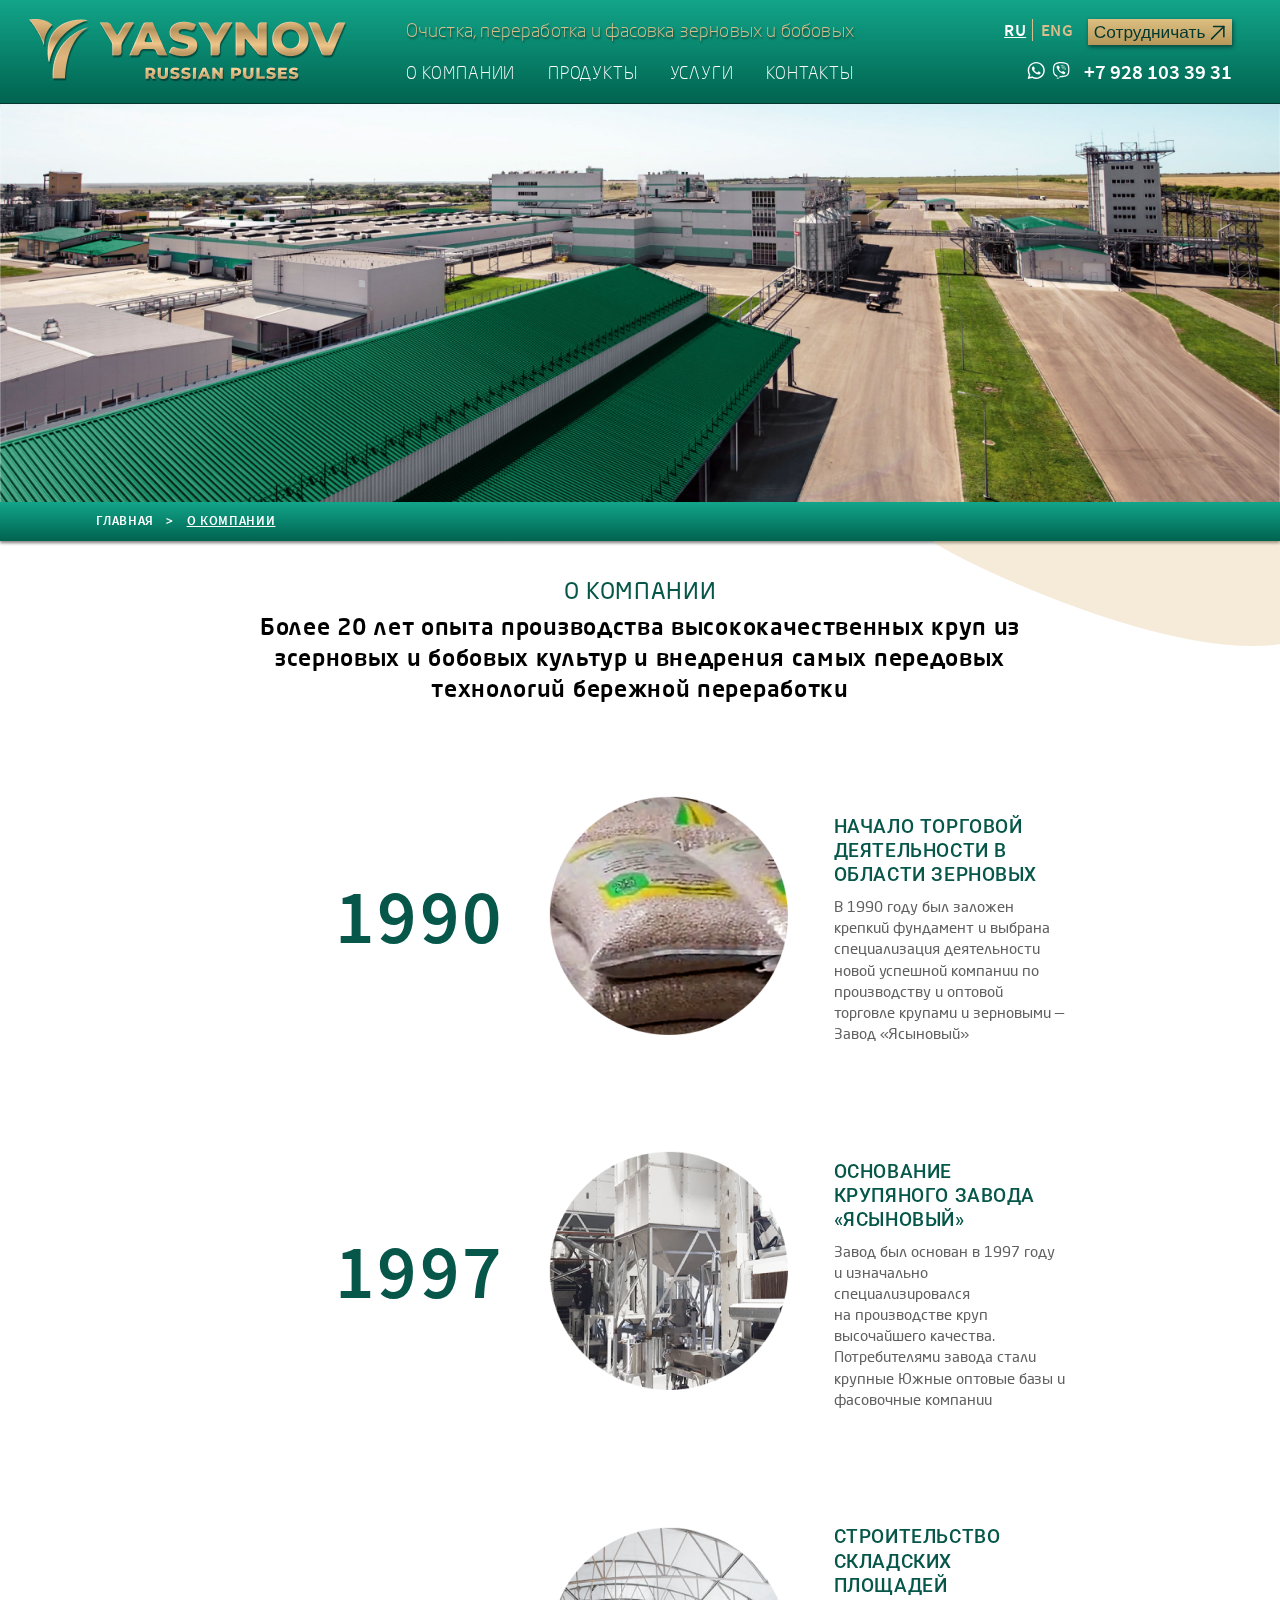
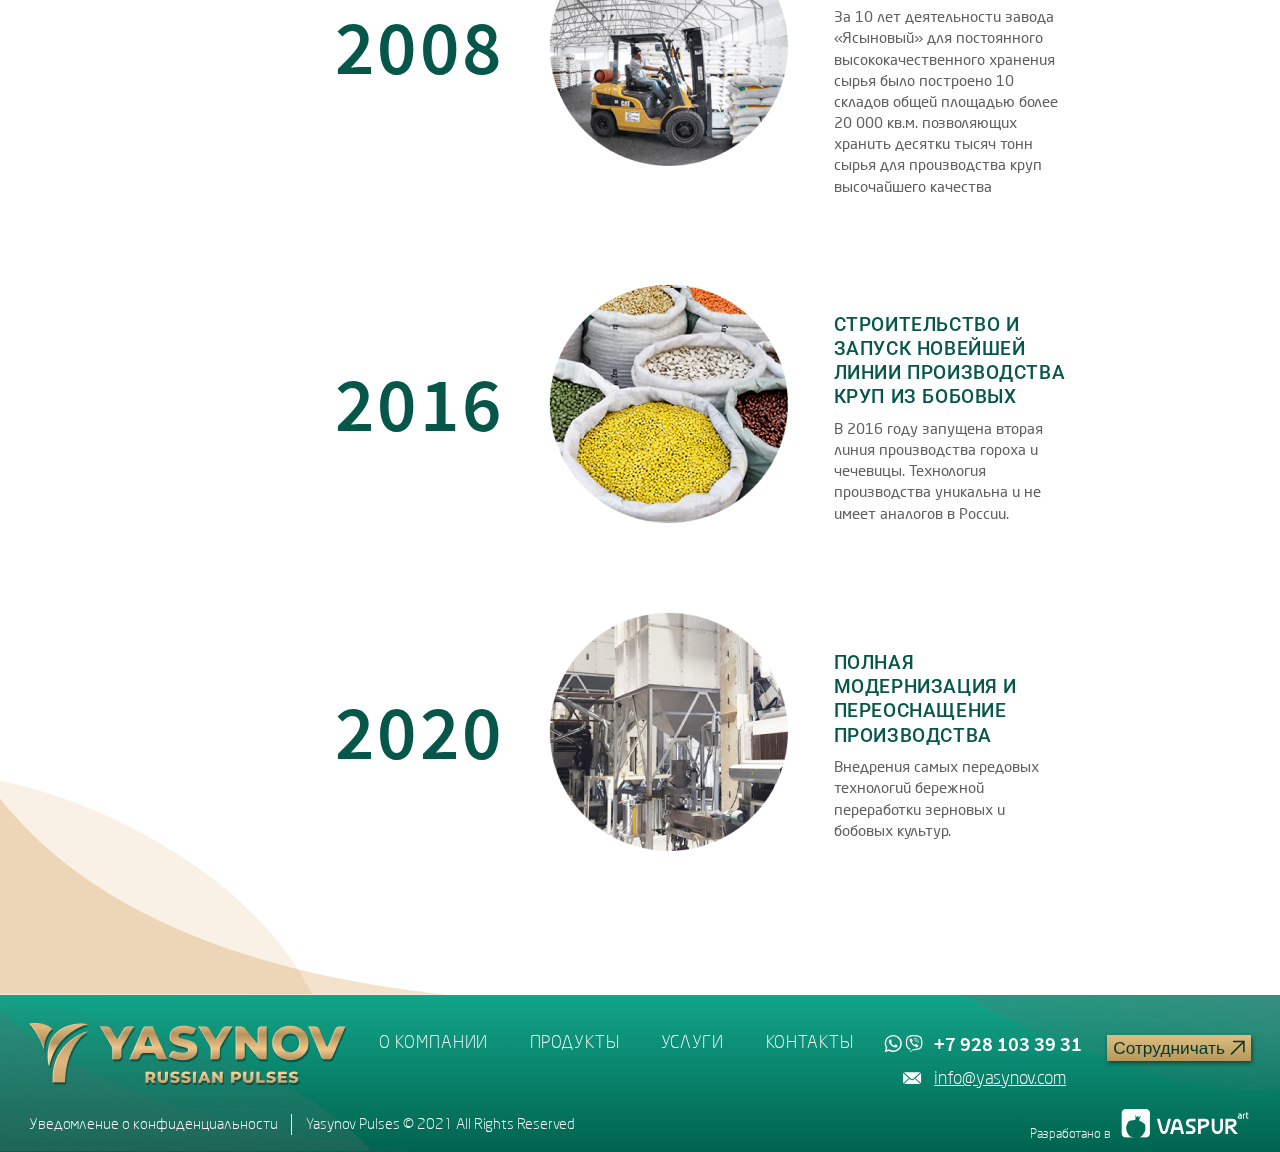
==== aboutCompany.html @ a363ef79 "first commit" ====
<!DOCTYPE html>
<html lang="ru">

<head>
    <meta charset="UTF-8">
    
    <meta http-equiv="x-ua-compatible" content="ie=edge">
    <meta name="viewport" content="width=device-width, initial-scale=1, shrink-to-fit=no">
    <meta name="robots" content="index, follow">
    <meta name="description" content="">
    <title></title>
    
    <link href="https://fonts.googleapis.com/css?family=Montserrat:300,regular,500,600,700,300italic,italic,500italic,600italic,700italic" rel="stylesheet" />
    <link href="https://fonts.googleapis.com/css?family=Inter:500" rel="stylesheet" />
    <link rel="preconnect" href="https://fonts.googleapis.com">
    <link rel="preconnect" href="https://fonts.gstatic.com" crossorigin>
    <link href="https://fonts.googleapis.com/css2?family=Roboto:ital,wght@0,100;0,300;0,400;0,500;0,700;1,100;1,300;1,400;1,500&display=swap" rel="stylesheet">
    
    
    
    <link rel="stylesheet" href="assets/css/style.min.css">
    <link
      rel="stylesheet"
      href="https://unpkg.com/swiper@8/swiper-bundle.min.css"
    />
    <!-- CSS only -->
    
    
</head>

<body>
    <svg style="display: none;">
    
        <symbol id="watsUpIco" viewBox="0 0 20 20">
            <g>
                <path d="M16.7318 3.7181C14.9662 1.9599 12.6161 0.992507 10.1141 0.990997C4.95687 0.990997 0.760639 5.16239 0.759121 10.2906C0.759121 11.9296 1.18876 13.5293 2.00858 14.9404L0.680176 19.7592L5.64005 18.4659C7.0064 19.2069 8.54431 19.5978 10.1111 19.5978H10.1156C15.2713 19.5978 19.4691 15.4264 19.4706 10.2982C19.4706 7.81252 18.4975 5.4763 16.7318 3.7181ZM10.1141 18.0267H10.1111C8.71587 18.0267 7.34799 17.6539 6.15319 16.9491L5.86929 16.7816L2.92555 17.5483L3.71045 14.6959L3.52523 14.4031C2.74641 13.1732 2.3365 11.75 2.3365 10.2891C2.33802 6.02715 5.82678 2.56055 10.1156 2.56055C12.1925 2.56055 14.1449 3.36646 15.6129 4.82735C17.081 6.28824 17.8887 8.23057 17.8887 10.2951C17.8887 14.5586 14.3999 18.0267 10.1141 18.0267ZM14.3787 12.2375C14.1449 12.1212 12.9956 11.5583 12.7815 11.4814C12.5675 11.4044 12.4111 11.3651 12.2562 11.5976C12.0999 11.83 11.652 12.3537 11.5154 12.5091C11.3787 12.6646 11.2421 12.6842 11.0083 12.568C10.7745 12.4518 10.0215 12.2058 9.12881 11.4149C8.43349 10.7992 7.96437 10.0386 7.82774 9.80465C7.6911 9.57223 7.81255 9.44697 7.93097 9.33076C8.03573 9.22663 8.16477 9.05911 8.28167 8.92328C8.39857 8.78746 8.43804 8.69087 8.51547 8.53542C8.5929 8.37998 8.55494 8.24415 8.49573 8.12794C8.43804 8.01173 7.97044 6.86777 7.7746 6.40294C7.58483 5.95018 7.39202 6.01055 7.24931 6.00452C7.11268 5.99848 6.95782 5.99697 6.80145 5.99697C6.64508 5.99697 6.39306 6.05583 6.17748 6.28824C5.96342 6.52066 5.35919 7.08358 5.35919 8.22755C5.35919 9.37151 6.19722 10.4762 6.31412 10.6317C6.43102 10.7871 7.96285 13.1339 10.3069 14.1405C10.8641 14.3805 11.2998 14.5224 11.6399 14.6295C12.2001 14.8061 12.7102 14.7819 13.1125 14.7216C13.5619 14.6552 14.4956 14.1602 14.6899 13.6169C14.8842 13.0735 14.8842 12.6087 14.8265 12.5121C14.7688 12.4125 14.6125 12.3537 14.3787 12.2375Z"></path>
            </g>
        </symbol>
    
        <symbol id="viberIco" viewBox="0 0 19 20">
            <g>
                <path d="M16.5525 2.84444C16.0767 2.40914 14.1573 1.02344 9.8791 1.00458C9.8791 1.00458 4.83461 0.702773 2.37659 2.94456C1.00746 4.30559 0.525782 6.29635 0.476155 8.76594C0.425068 11.2341 0.359383 15.8613 4.84629 17.1164H4.85067L4.84775 19.0303C4.84775 19.0303 4.81856 19.8051 5.33235 19.9633C5.95269 20.1548 6.3176 19.5657 6.91021 18.9316C7.23571 18.5834 7.68527 18.0712 8.02391 17.6794C11.0921 17.9362 13.4523 17.35 13.7209 17.263C14.3397 17.0627 17.8458 16.6173 18.4165 11.99C19.0033 7.21918 18.1304 4.20257 16.5525 2.84444ZM17.0722 11.6462C16.5905 15.5087 13.7471 15.7525 13.2231 15.9193C12.9998 15.9904 10.9271 16.5026 8.32168 16.3343C8.32168 16.3343 6.3789 18.6632 5.77316 19.2697C5.67828 19.364 5.56735 19.4032 5.49291 19.3843C5.38781 19.3596 5.36008 19.2363 5.36154 19.0564C5.363 18.7996 5.3776 15.8758 5.3776 15.8758C5.3776 15.8758 5.37468 15.8758 5.3776 15.8758C1.58255 14.8282 1.80296 10.8902 1.84675 8.82833C1.89054 6.76647 2.2788 5.07752 3.43775 3.94139C5.51772 2.06816 9.80174 2.3482 9.80174 2.3482C13.4202 2.36416 15.1542 3.4466 15.5556 3.80935C16.8897 4.94257 17.5699 7.66173 17.0722 11.6462Z" />
                <path d="M11.6394 8.89668C11.5109 8.89668 11.4044 8.79656 11.3985 8.66742C11.3576 7.85051 10.9708 7.45004 10.1812 7.40941C10.0484 7.40216 9.94473 7.28898 9.95202 7.15694C9.95932 7.0249 10.0732 6.92188 10.206 6.92913C11.2482 6.98282 11.8277 7.57628 11.8802 8.64276C11.8875 8.7748 11.7839 8.88797 11.651 8.89523C11.6481 8.89668 11.6437 8.89668 11.6394 8.89668Z" />
                <path d="M12.8815 9.31003C12.8801 9.31003 12.8786 9.31003 12.8757 9.31003C12.7429 9.30712 12.6363 9.19685 12.6392 9.06481C12.6567 8.24355 12.4203 7.57754 11.9167 7.03052C11.4131 6.48494 10.7242 6.18604 9.809 6.12074C9.67617 6.11059 9.57546 5.99596 9.58567 5.86392C9.59589 5.73188 9.7112 5.63176 9.84403 5.64191C10.8731 5.71737 11.6905 6.07576 12.2729 6.70694C12.8567 7.34103 13.1428 8.13762 13.1224 9.07642C13.1194 9.20555 13.0129 9.31003 12.8815 9.31003Z" />
                <path d="M14.1516 9.80493C14.0188 9.80493 13.9108 9.69901 13.9093 9.56697C13.8976 8.11598 13.4597 6.96099 12.6073 6.13537C11.7534 5.30686 10.6733 4.88317 9.39904 4.87446C9.26476 4.87301 9.1582 4.76564 9.1582 4.63214C9.15966 4.5001 9.26768 4.39273 9.4005 4.39273H9.40196C10.8061 4.40289 11.9986 4.87301 12.9445 5.79004C13.8933 6.70997 14.3808 7.97813 14.3924 9.56262C14.3939 9.69611 14.2859 9.80348 14.1531 9.80493C14.1531 9.80493 14.1531 9.80493 14.1516 9.80493Z" />
                <path d="M10.2425 11.8768C10.2425 11.8768 10.5826 11.9058 10.7651 11.6809L11.1227 11.234C11.2949 11.012 11.7109 10.8713 12.1167 11.0962C12.4218 11.2688 12.7181 11.4575 13.0042 11.6592C13.2742 11.8565 13.8274 12.315 13.8289 12.315C14.0916 12.5356 14.1529 12.8606 13.9734 13.203C13.9734 13.2045 13.9719 13.2088 13.9719 13.2103C13.7748 13.5512 13.5238 13.8574 13.2289 14.12C13.226 14.1215 13.226 14.1229 13.2216 14.1258C12.9662 14.3391 12.7137 14.4596 12.467 14.4886C12.4305 14.4944 12.394 14.4973 12.3575 14.4958C12.2481 14.4973 12.1401 14.4799 12.0364 14.4465L12.0277 14.4349C11.6467 14.3275 11.0118 14.0605 9.95353 13.4816C9.34195 13.1493 8.75809 12.7677 8.21073 12.3368C7.93632 12.122 7.67505 11.8913 7.42691 11.6461L7.40064 11.62L7.37436 11.5939L7.34809 11.5677C7.33933 11.559 7.33057 11.5503 7.32182 11.5416C7.07514 11.295 6.84306 11.0352 6.62703 10.7624C6.19498 10.2183 5.80964 9.63937 5.47538 9.03141C4.89153 7.97944 4.62296 7.34826 4.5164 6.96955L4.50473 6.96084C4.47115 6.85782 4.4551 6.75045 4.4551 6.64162C4.45364 6.60535 4.4551 6.56762 4.4624 6.5328C4.49305 6.28758 4.61566 6.03801 4.82731 5.78263C4.82876 5.77973 4.83022 5.77973 4.83314 5.77538C5.09734 5.48228 5.40532 5.23271 5.74833 5.03682C5.74979 5.03682 5.75417 5.03537 5.75563 5.03537C6.1001 4.8569 6.42706 4.91784 6.64893 5.17757C6.65038 5.17902 7.11163 5.72895 7.30868 5.99738C7.51157 6.28178 7.70132 6.57633 7.87502 6.87958C8.10126 7.28441 7.95967 7.69794 7.73635 7.86771L7.28678 8.2232C7.06054 8.40458 7.08973 8.74266 7.08973 8.74266C7.08973 8.74266 7.75678 11.2456 10.2425 11.8768Z" />
            </g>
        </symbol>
    
    
        <symbol id="arrowUpIco" viewBox="0 0 10 10">
            <g>
                <path d="M9 1L1 9" stroke="#00372E" stroke-linecap="round" stroke-linejoin="round"/>
                <path d="M2.3335 1H9.00016V7.66667" stroke="#00372E" stroke-linecap="round" stroke-linejoin="round"/>
            </g>
        </symbol>
    
        <symbol id="emailIco" viewBox="0 0 24 16">
            <g>
                <path d="M23.7884 1.32861L16.5098 8.00006L23.7884 14.6715C23.92 14.4178 23.9998 14.1373 23.9998 13.8378V2.16229C23.9998 1.86275 23.92 1.58232 23.7884 1.32861Z"/>
                <path d="M21.8899 0.216309L2.10877 0.216309C1.78407 0.216309 1.48009 0.289951 1.20508 0.411334L10.508 8.95019C11.3305 9.70902 12.6681 9.70902 13.4907 8.95019L22.7936 0.411334C22.5185 0.289951 22.2146 0.216309 21.8899 0.216309Z"/>
                <path d="M0.211404 1.32861C0.0798275 1.58232 0 1.86275 0 2.16229L0 13.8378C0 14.1374 0.0798275 14.4178 0.211404 14.6715L7.49005 8.00006L0.211404 1.32861Z"/>
                <path d="M15.5149 8.91748L14.4849 9.86765C13.1144 11.132 10.8842 11.132 9.51365 9.86765L8.48372 8.91748L1.20508 15.5889C1.48009 15.7103 1.78407 15.7839 2.10877 15.7839L21.8899 15.7839C22.2146 15.7839 22.5185 15.7103 22.7936 15.5889L15.5149 8.91748Z"/>
            </g>
        </symbol>
    
        <symbol id="yaspur" viewBox="0 0 137 31">
            <g>
                <path d="M73.8176 10.4265C69.1571 10.4265 69.0024 14.6504 69.0024 15.1173C69.0024 16.5623 69.7976 18.0518 70.9462 18.7187C71.6309 19.0967 72.2273 19.319 72.9341 19.5857C73.1329 19.6524 73.3758 19.7414 73.5967 19.8303C73.7513 19.897 73.928 19.9637 74.1047 20.0081C75.2312 20.4083 76.4019 20.8085 76.3798 22.1868C76.3798 22.876 75.9822 24.0097 74.5907 24.0097H74.5244H69.0024V26.9443H74.2814C74.3919 26.9443 74.4802 26.9443 74.5686 26.9443C76.2252 26.9443 77.4842 26.3885 78.3235 25.2769C79.2291 24.0987 79.3175 22.7203 79.3175 22.1868C79.3175 20.8752 78.6548 19.1189 77.197 18.452C76.7111 18.2296 76.1147 18.0073 75.4521 17.785C75.2312 17.7183 74.9883 17.6294 74.7232 17.5405L74.5686 17.4738C73.6409 17.1403 71.918 16.5178 71.9401 15.1173C71.9622 13.9168 72.6249 13.361 74.1268 13.361H79.3175V10.4487H74.2152C74.1047 10.4265 73.9501 10.4265 73.8176 10.4265Z" fill="white"/>
                <path d="M52.9891 10.4265H49.963L47.7543 18.7187L46.6057 23.1205C46.6057 23.1427 46.6057 23.1427 46.5836 23.1427C46.4069 23.6096 45.9651 23.9431 45.435 23.9431C44.9049 23.9431 44.4852 23.6096 44.2865 23.1427C44.2865 23.1205 44.2865 23.0983 44.2644 23.0761L43.0937 18.6965L40.8849 10.4043H37.8589L41.415 23.8097L41.3929 23.6763C41.901 25.477 43.4029 26.8109 45.2362 26.8554C45.2804 26.8776 45.3246 26.8776 45.3909 26.8776C45.435 26.8776 45.4792 26.8554 45.5455 26.8554C47.3788 26.7887 48.9028 25.477 49.3888 23.6763L49.3667 23.8097L52.9891 10.4265Z" fill="white"/>
                <path d="M63.5691 13.65C63.061 11.8493 61.5591 10.5377 59.7258 10.4487C59.6816 10.4487 59.6374 10.4265 59.5711 10.4265C59.527 10.4265 59.4828 10.4487 59.4165 10.4487C57.5832 10.5154 56.0813 11.8271 55.5732 13.6278L55.5953 13.5166L52.0171 26.9665H55.0431L56.1917 22.6092H62.9506L64.0992 26.9665H67.1252L63.547 13.5166L63.5691 13.65ZM56.9648 19.6969L57.2298 18.6298L58.4005 14.2058V14.1836C58.5993 13.7167 59.041 13.3833 59.5491 13.3833C60.0571 13.3833 60.4988 13.7167 60.6755 14.1836C60.6976 14.2058 60.6976 14.228 60.6976 14.2503L61.8683 18.6298L62.1554 19.6969H56.9648Z" fill="white"/>
                <path d="M89.2572 10.4709C89.1688 10.4709 86.6066 10.4709 84.9942 10.4709H83.7131H82.0786V26.9665H84.9942V21.3198C86.1649 20.9641 89.9419 19.6969 90.1407 19.6302C90.8475 19.3634 91.4439 19.1633 92.1286 18.7632C93.2772 18.0962 94.0723 16.6067 94.0723 15.1395C94.0944 14.6726 93.9398 10.4709 89.2572 10.4709ZM88.462 17.2737C88.462 17.2737 85.9661 17.9851 84.9942 18.2519V13.4055H88.9258C90.4057 13.4055 91.0905 13.939 91.1126 15.1395C91.1346 16.5623 89.478 16.8735 88.462 17.2737Z" fill="white"/>
                <path d="M108.783 10.4709H105.867V15.0283V20.7195C105.845 22.5202 104.476 23.9875 102.775 23.9875C101.14 23.9875 99.8151 22.6314 99.7047 20.9196V15.0283V10.4709H96.7891V20.4527C96.7891 20.475 96.7891 20.475 96.7891 20.4972C96.7891 20.5194 96.7891 20.5194 96.7891 20.5417C96.8112 22.8537 97.9597 24.8767 99.7047 25.9883C100.61 26.5663 101.67 26.8998 102.797 26.8998C103.923 26.8998 104.962 26.5663 105.867 25.9883C107.568 24.899 108.694 22.9649 108.783 20.7195C108.783 20.6528 108.783 20.5861 108.783 20.4972C108.783 20.4305 108.783 20.3416 108.783 20.2749V10.4709Z" fill="white"/>
                <path d="M121.108 26.9665H124.951L118.943 19.8303C119.275 19.7191 119.495 19.6302 119.54 19.6302C120.246 19.3634 120.865 19.1633 121.528 18.7632C122.676 18.0962 123.471 16.6068 123.471 15.1395C123.471 14.6504 123.317 10.4487 118.656 10.4487C118.568 10.4487 116.006 10.4487 114.393 10.4487H113.112H111.478V26.9442H114.393V21.3198C114.747 21.2086 115.299 21.0308 115.939 20.8084L121.108 26.9665ZM114.371 13.4055H118.303C119.783 13.4055 120.467 13.939 120.489 15.1395C120.511 16.5623 118.855 16.8513 117.839 17.2737C117.839 17.2737 115.365 17.9851 114.371 18.2519V13.4055Z" fill="white"/>
                <path d="M127.27 4.84644C127.16 4.84644 125.525 4.84644 125.525 4.84644V5.93576C125.525 5.93576 127.138 5.93576 127.27 5.93576C127.624 5.95799 127.8 6.11361 127.867 6.46931C127.403 6.6027 126.078 7.06955 126.011 7.09178C125.746 7.18071 125.525 7.26963 125.282 7.40302C124.863 7.64756 124.576 8.20334 124.576 8.73689C124.576 8.89251 124.642 10.4487 126.343 10.4487C126.365 10.4487 127.315 10.4487 127.911 10.4487H128.993V8.18111V6.86947C128.993 6.71385 128.993 6.62493 128.993 6.6027C128.971 4.91313 127.447 4.84644 127.27 4.84644ZM127.889 9.35936H126.453C125.901 9.35936 125.658 9.15928 125.658 8.73689C125.658 8.20334 126.254 8.11441 126.63 7.9588C126.63 7.9588 127.535 7.69202 127.889 7.6031V9.35936Z" fill="white"/>
                <path d="M130.296 6.55822C130.296 6.60268 130.296 6.93614 130.296 7.29184V10.4264H131.379V7.31407C131.379 6.95838 131.379 6.62491 131.379 6.58045C131.379 6.13582 131.622 5.98021 132.174 5.98021H132.66V4.86865C132.063 4.86865 132.086 4.86865 132.041 4.86865C130.363 4.84642 130.296 6.38037 130.296 6.55822Z" fill="white"/>
                <path d="M134.803 5.95809H136.084V4.84654H134.803V3.55713H133.72C133.72 3.55713 133.72 8.64806 133.72 8.73699C133.72 8.89261 133.786 10.4488 135.465 10.4488C135.509 10.4488 135.509 10.4488 136.084 10.4488V9.33723H135.576C135.045 9.33723 134.803 9.15938 134.78 8.73699C134.78 8.64806 134.803 5.95809 134.803 5.95809Z" fill="white"/>
                <path d="M26.0858 0H4.24087C1.89956 0 0 1.91188 0 4.26838V26.255C0 28.6115 1.89956 30.5234 4.24087 30.5234H13.1423C11.9495 30.2788 10.0279 29.8342 9.45361 29.5674C7.68658 28.7893 7.1123 27.3443 6.20669 25.8993C5.43362 24.6544 4.70472 20.9862 4.88142 19.4078C5.03604 17.9405 6.53801 13.9834 7.79702 13.0719C8.5701 12.4939 11.4857 12.0715 13.8049 11.827C14.7989 11.5157 14.9314 10.7821 14.9314 10.4486L14.6884 7.06951C14.6664 6.8472 14.7547 6.73604 14.9314 6.71381C15.1523 6.69158 15.2185 6.93612 15.2848 7.09174C15.2848 7.09174 15.5499 7.80314 15.7707 8.44784C15.7707 8.47007 15.8149 8.53676 15.837 8.559C15.9474 8.71461 16.1462 8.73685 16.1683 8.73685C16.3229 8.75908 16.4776 8.69238 16.5438 8.58123C16.5659 8.53676 16.6101 8.4923 16.6322 8.42561L16.8972 7.8476C17.0077 7.60306 17.2506 7.46967 17.5157 7.4919C17.5157 7.4919 17.5157 7.4919 17.5378 7.4919C17.5599 7.4919 17.5599 7.51413 17.5599 7.51413C17.8249 7.58082 18.0016 7.7809 18.0016 8.04768L18.0679 8.67015C18.0679 8.73685 18.09 8.78131 18.09 8.82577C18.1341 8.95916 18.2667 9.07031 18.3992 9.11477C18.4213 9.11477 18.6201 9.15924 18.7747 9.04808C18.7968 9.04808 18.863 8.95916 18.863 8.95916C19.3269 8.44784 19.8128 7.8476 19.8128 7.8476C19.9233 7.73644 20.0779 7.51413 20.2767 7.60306C20.4534 7.78091 20.4755 7.89206 20.3871 8.11437L18.9735 11.2045C18.863 11.5157 18.7305 12.2271 19.5478 12.8718C21.624 13.9167 24.2304 15.3395 24.7605 16.1621C25.5998 17.4515 25.6219 21.6976 25.2685 23.1204C24.893 24.6544 22.9051 27.8556 21.7566 28.7449C20.9172 29.3674 20.1883 30.0565 19.3269 30.5011H26.1079C28.4492 30.5011 30.3487 28.5893 30.3487 26.2328V4.26838C30.3267 1.91188 28.4271 0 26.0858 0Z" fill="white"/>
            </g>
        </symbol>
    
        <symbol id="burgerIco" viewBox="0 0 30 30">
            <g>
                <path d="M 3 7 A 1.0001 1.0001 0 1 0 3 9 L 27 9 A 1.0001 1.0001 0 1 0 27 7 L 3 7 z M 3 14 A 1.0001 1.0001 0 1 0 3 16 L 27 16 A 1.0001 1.0001 0 1 0 27 14 L 3 14 z M 3 21 A 1.0001 1.0001 0 1 0 3 23 L 27 23 A 1.0001 1.0001 0 1 0 27 21 L 3 21 z"/>
            </g>
        </symbol>
    
        <symbol id="crossIco" viewBox="0 0 122.878 122.88">
            <g>
                <path d="M1.426,8.313c-1.901-1.901-1.901-4.984,0-6.886c1.901-1.902,4.984-1.902,6.886,0l53.127,53.127l53.127-53.127 c1.901-1.902,4.984-1.902,6.887,0c1.901,1.901,1.901,4.985,0,6.886L68.324,61.439l53.128,53.128c1.901,1.901,1.901,4.984,0,6.886 c-1.902,1.902-4.985,1.902-6.887,0L61.438,68.326L8.312,121.453c-1.901,1.902-4.984,1.902-6.886,0 c-1.901-1.901-1.901-4.984,0-6.886l53.127-53.128L1.426,8.313L1.426,8.313z"/>
            </g>
        </symbol>
    
    </svg>
    <div class="page">

        <!-- Header -->

        <div class="menu">
            <div class="crossContainer">
                <svg class="cross">
                    <use href="#crossIco"></use>
                </svg>
            </div>
            <p>Очистка, переработка и фасовка зерновых и бобовых</p>
            <a href="#">О КОМПАНИИ</a>
            <a href="#">Продукты</a>
            <a href="#">Услуги</a>
            <a href="#">Контакты</a>    
        </div>
        
        <div class="overlay"></div>
        
        
        <div class="header">
        
            
            <a href="#" class="logoContainer">
                <img src="./assets/images/header/logo.png" alt="#">
            </a>
        
            <!-- <div class="helperContainer"> -->
                <div class="menuContainer">
                    <p class="title">Очистка, переработка и фасовка зерновых и бобовых</p>
                    <div class="menuItems">
                        <a href="#">О КОМПАНИИ</a>
                        <a href="#">Продукты</a>
                        <a href="#">Услуги</a>
                        <a href="#">Контакты</a>
                    </div>
                </div>
        
                
            
                <div class="contactsContainer">
                    <div class="languageContainer">
                        <div>
                            <a class="active" href="">ru</a>
                            <a href="">eng</a>
                        </div>
                        <button>
                            <div>Сотрудничать</div>
                            <svg>
                                <use href="#arrowUpIco"></use>
                            </svg>
                        </button>
                    </div>
                    <div class="phoneContainer">
                        <div class="imgContainer">
                            <a href="#">
                                <svg>
                                    <use href="#watsUpIco"></use>
                                </svg>
                            </a>
                            <a href="#">
                                <svg>
                                    <use href="#viberIco"></use>
                                </svg>
                            </a>
                        </div>
                        
                        <div>
                            <a href="tel:+79281033931" class="phone">
                                +7 928 103 39 31
                            </a>
                        </div>
                        
                    </div>
                </div>
        
                <div class="menuBtn">
                    <svg>
                        <use href="#burgerIco"></use>
                    </svg>
                </div>
                
            <!-- </div> -->
        
           
            
        </div>
        

        <!-- Main content -->
        <main>

            <div class="underHeader">
                <div class="upperContainer">
                    <img src="./assets/images/aboutCompany/upperImg.png" alt="#">
                </div>
                <div class="crumb">
                    <a href="#">Главная</a>
                    <span>></span>
                    <p>О компании</p>
                </div>
            </div>
            
            
            <div class="aboutCompany">
                
            
                <div class="mainContainer">
                    <div class="title">
                        о компании
                    </div>
                    <div class="subtitle">
                        Более 20 лет опыта производства высококачественных круп из зсерновых и бобовых культур и внедрения самых передовых технологий бережной переработки
                    </div>
                    
                    <div class="contentContainer">
                        <div class="item">
                            <div class="date">
                                1990
                            </div>
                            <div class="imgContainer">
                                <img src="./assets/images/aboutCompany/item1.png" alt="#">
                            </div>
                            <div class="textContainer">
                                <p class="title">
                                    Начало торговой деятельности в области зерновых
                                </p>
                                <p class="text">
                                    В 1990 году был заложен крепкий фундамент и выбрана специализация деятельности новой успешной компании по производству и оптовой торговле крупами и зерновыми — Завод «Ясыновый»
                                </p>
                            </div>
                        </div>
            
                        <div class="item">
                            <div class="date">
                                1997
                            </div>
                            <div class="imgContainer">
                                <img src="./assets/images/aboutCompany/item2.png" alt="#">
                            </div>
                            <div class="textContainer">
                                <p class="title">
                                    Основание крупяного завода «Ясыновый»
                                </p>
                                <p class="text">
                                    Завод был основан в 1997 году и изначально специализировался на производстве круп высочайшего качества. Потребителями завода стали крупные Южные оптовые базы и фасовочные компании
                                </p>
                            </div>
                        </div>
            
                        <div class="item">
                            <div class="date">
                                2008
                            </div>
                            <div class="imgContainer">
                                <img src="./assets/images/aboutCompany/item3.png" alt="#">
                            </div>
                            <div class="textContainer">
                                <p class="title">
                                    Строительство складских площадей
                                </p>
                                <p class="text">
                                    За 10 лет деятельности завода «Ясыновый» для постоянного высококачественного хранения сырья было построено 10 складов общей площадью более 20 000 кв.м. позволяющих хранить десятки тысяч тонн сырья для производства круп высочайшего качества
                                </p>
                            </div>
                        </div>
            
                        <div class="item">
                            <div class="date">
                                2016
                            </div>
                            <div class="imgContainer">
                                <img src="./assets/images/aboutCompany/item4.png" alt="#">
                            </div>
                            <div class="textContainer">
                                <p class="title">
                                    Строительство и запуск новейшей линии производства круп из бобовых
                                </p>
                                <p class="text">
                                    В 2016 году запущена вторая линия производства гороха и чечевицы. Технология производства уникальна и не имеет аналогов в России.
                                </p>
                            </div>
                        </div>
            
                        <div class="item">
                            <div class="date">
                                2020
                            </div>
                            <div class="imgContainer">
                                <img src="./assets/images/aboutCompany/item5.png" alt="#">
                            </div>
                            <div class="textContainer">
                                <p class="title">
                                    Полная модернизация и переоснащение производства
                                </p>
                                <p class="text">
                                    Внедрения самых передовых технологий бережной переработки зерновых и бобовых культур.
                                </p>
                            </div>
                        </div>
                    </div>
                </div>
            </div>

        </main>

        <!-- Footer -->
        <div class="footer">
            <div class="firstContainer">
                <a href="#" class="logoContainer">
                    <img src="./assets/images/header/logo.png" alt="#">
                </a>
            
                <div class="navigation">
                    <a href="#">О компании</a>
                    <a href="#">Продукты</a>
                    <a href="#">Услуги</a>
                    <a href="#">Контакты</a>
                </div>
        
                <div class="helpContainer">
                    <div class="phone">
                        <div class="contactsContainer">
                            <div>
                                <a href="#">
                                    <svg>
                                        <use href="#watsUpIco"></use>
                                    </svg>
                                </a>
                            
                                <a href="#">
                                    <svg>
                                        <use href="#viberIco"></use>
                                    </svg>
                                </a>
                    
                                <a href="tel:+79281033931" class="number">+7 928 103 39 31</a>
                    
                                
                            </div>
                            
                            <div class="emailContainer">
                                <div>
                                    <svg>
                                        <use href="#emailIco"></use>
                                    </svg>
                                </div>
                            
                                <a href="#" class="emailText">info@yasynov.com</a>
                            </div>
                        </div>
                    
                        
                    
                        
                    </div>
                    <div class="btnContainer">
                        <button>
                            <div>Сотрудничать</div>
                            <svg>
                                <use href="#arrowUpIco"></use>
                            </svg>
                        </button>
                    </div>
                    
                </div>
        
            </div>
        
            <div class="secondBlock">
                <div class="confidence">
                    <a href="#">Уведомление о конфиденциальности</a>
                    <div></div>
                    <p>Yasynov Pulses © 2021 All Rights Reserved</p>
                </div>
                
                <div class="vaspur">
                    <p>Разработано в</p>
                    <a href="#">
                        <svg>
                            <use href="#yaspur"></use>
                        </svg>
                    </a>
                </div>
            </div>
            
        </div>  

    </div>

    <!-- JS -->
    <!-- <script src="assets/js/components/swiper.js"></script> -->
    <script src="assets/js/app.js"></script>
    <!-- <script src="https://unpkg.com/swiper/swiper-bundle.min.js"></script> -->
</body>

</html>
---- assets/css/style.min.css ----
@font-face{font-family:NeoSansCyrLight;src:url(../fonts/NeoSansCyr-LIght.woff) format("woff");font-weight:400;font-style:normal}@font-face{font-family:NeoSansCyrMedium;src:url(../fonts/NeoSansCyr-Medium.woff) format("woff");font-weight:600;font-style:normal}@font-face{font-family:NeoSansCyrRegular;src:url(../fonts/NeoSansCyr-Regular.woff) format("woff");font-weight:500;font-style:normal}@font-face{font-family:SourceSansPro;src:url(../fonts/SourceSansPro-SemiBold.woff) format("woff");font-weight:600;font-style:normal}@font-face{font-family:SourceSansPro2;src:url(../fonts/SourceSansPro-SemiBold.woff) format("woff");font-weight:400;font-style:normal}a,abbr,acronym,address,applet,article,aside,audio,b,big,blockquote,body,canvas,caption,center,cite,code,dd,del,details,dfn,div,dl,dt,em,embed,fieldset,figcaption,figure,footer,form,h1,h2,h3,h4,h5,h6,header,hgroup,html,i,iframe,img,ins,kbd,label,legend,li,mark,menu,nav,object,ol,output,p,pre,q,ruby,s,samp,section,small,span,strike,strong,sub,summary,sup,table,tbody,td,tfoot,th,thead,time,tr,tt,u,ul,var,video{margin:0;padding:0;border:0}article,aside,details,figcaption,figure,footer,header,hgroup,menu,nav,section{display:block}body{line-height:1}ol,ul{list-style:none}blockquote,q{quotes:none}blockquote:after,blockquote:before,q:after,q:before{content:"";content:none}input[type=search]::-webkit-search-cancel-button,input[type=search]::-webkit-search-decoration,input[type=search]::-webkit-search-results-button,input[type=search]::-webkit-search-results-decoration{-webkit-appearance:none;-moz-appearance:none}input[type=search]{-webkit-appearance:none;-moz-appearance:none}audio,canvas,video{display:inline-block;*display:inline;*zoom:1;max-width:100%}audio:not([controls]){display:none;height:0}[hidden]{display:none}html{font-size:100%;-webkit-text-size-adjust:100%;-ms-text-size-adjust:100%}a:focus{outline:thin dotted}a:active,a:hover{outline:0}img{border:0;-ms-interpolation-mode:bicubic}figure,form{margin:0}fieldset{border:1px solid silver;margin:0 2px;padding:.35em .625em .75em}legend{border:0;padding:0;white-space:normal;*margin-left:-7px}button,input,select,textarea{font-size:100%;margin:0;vertical-align:baseline;*vertical-align:middle}button,input{line-height:normal}button,select{text-transform:none}button,html input[type=button],input[type=reset],input[type=submit]{-webkit-appearance:button;cursor:pointer;*overflow:visible}button[disabled],html input[disabled]{cursor:default}input[type=checkbox],input[type=radio]{box-sizing:border-box;padding:0;*height:13px;*width:13px}input[type=search]{-webkit-appearance:textfield;box-sizing:content-box}input[type=search]::-webkit-search-cancel-button,input[type=search]::-webkit-search-decoration{-webkit-appearance:none}button::-moz-focus-inner,input::-moz-focus-inner{border:0;padding:0}textarea{overflow:auto;vertical-align:top}table{border-collapse:collapse;border-spacing:0}button,html,input,select,textarea{color:#222}::selection{background:#b3d4fc;text-shadow:none}img{vertical-align:middle}fieldset{border:0;margin:0;padding:0}textarea{resize:vertical}.chromeframe{margin:.2em 0;background:#ccc;color:#000;padding:.2em 0}html{box-sizing:border-box;font-size:.5208333333vw}@media (max-width:1600px){html{font-size:.625vw}}@media (max-width:1330px){html{font-size:.7518796992vw}}@media (max-width:1024px){html{font-size:.9765625vw}}@media (max-width:850px){html{font-size:1.1764705882vw}}@media (max-width:650px){html{font-size:1.5384615385vw}}@media (max-width:500px){html{font-size:2.6666666667vw}}*,:after,:before{box-sizing:inherit;-webkit-tap-highlight-color:rgba(0,0,0,0)}img{image-rendering:crisp-edges;image-rendering:-webkit-optimize-contrast}svg{transition:all .1s linear}.header{display:-ms-flexbox;display:flex;font-family:NeoSansCyrLight;background:linear-gradient(180deg,#12a58a,#00634f);border-bottom:.1rem solid #043930;box-shadow:0 .3rem .4rem rgba(0,0,0,.4);padding:2rem 10rem;-ms-flex-pack:justify;justify-content:space-between}@media (max-width:1600px){.header{-ms-flex-pack:unset;justify-content:unset}}@media (max-width:1330px){.header{padding-left:3rem;padding-right:3rem}}@media (max-width:500px){.header{padding:1rem;-ms-flex-direction:column;flex-direction:column;gap:1rem}}@media (max-width:1240px){.header{-ms-flex-pack:distribute;justify-content:space-around}}@media (max-width:1600px){.header .logoContainer{margin-right:10rem}}@media (max-width:1330px){.header .logoContainer{margin-right:6rem}}@media (max-width:650px){.header .logoContainer{width:35%}}@media (max-width:500px){.header .logoContainer{width:70%;margin-left:auto;margin-right:auto}}.header .logoContainer img{width:100%}.header .menuContainer{display:-ms-flexbox;display:flex;-ms-flex-direction:column;flex-direction:column;gap:2.1rem}@media (max-width:1600px){.header .menuContainer{margin-right:22.2rem}}@media (max-width:1440px){.header .menuContainer{margin-right:10rem}}@media (max-width:1330px){.header .menuContainer{margin-right:15rem}}@media (max-width:1240px){.header .menuContainer{margin-right:0}}@media (max-width:1024px){.header .menuContainer{display:none}}.header .menuContainer .title{font-style:normal;font-weight:400;font-size:2rem;line-height:2.4rem;letter-spacing:.01em;color:#d9be8c;text-shadow:1px 2px 2px rgba(0,0,0,.5)}.header .menuContainer .menuItems{display:-ms-flexbox;display:flex;-ms-flex-pack:justify;justify-content:space-between}.header .menuContainer .menuItems a{font-style:normal;font-weight:400;font-size:1.8rem;line-height:2.2rem;text-align:center;letter-spacing:.05em;text-transform:uppercase;color:#fff;text-decoration:none;font-family:NeoSansCyrLight}.header .menuContainer .menuItems a:hover{text-decoration:underline}.header .contactsContainer{display:-ms-flexbox;display:flex;-ms-flex-direction:column;flex-direction:column;-ms-flex-pack:justify;justify-content:space-between}@media (max-width:500px){.header .contactsContainer{gap:1rem}}.header .contactsContainer .languageContainer{display:-ms-flexbox;display:flex;gap:1.5rem}@media (max-width:500px){.header .contactsContainer .languageContainer{-ms-flex-pack:justify;justify-content:space-between}}.header .contactsContainer .languageContainer button{background:linear-gradient(180deg,#debf82,#b7975a);font-size:1.8rem;line-height:2.5rem;text-align:center;color:#00372e;display:-ms-flexbox;display:flex;-ms-flex-align:center;align-items:center;gap:.5rem;border:none;filter:drop-shadow(1px 2px 2px rgba(0,0,0,.5))}@media (max-width:650px){.header .contactsContainer .languageContainer button{font-size:1.5rem}}.header .contactsContainer .languageContainer button svg{fill:transparent;width:1.6rem;height:1.6rem}.header .contactsContainer .languageContainer button:hover{background:linear-gradient(180deg,#debf82,#d6b26f)}.header .contactsContainer .languageContainer div a{font-family:SourceSansPro;font-style:normal;font-weight:600;font-size:1.8rem;line-height:2.3rem;letter-spacing:.03em;text-transform:uppercase;color:#d9be8c;text-decoration:none;padding-left:.6rem}@media (max-width:650px){.header .contactsContainer .languageContainer div a{font-size:1.6rem}}.header .contactsContainer .languageContainer div a:first-child{border-right:.1rem solid #d9be8c;padding-right:.6rem}.header .contactsContainer .languageContainer div .active{text-decoration:underline;color:#fff}.header .contactsContainer .languageContainer div a:hover{text-decoration:underline}.header .contactsContainer .phoneContainer{display:-ms-flexbox;display:flex;-ms-flex-align:center;align-items:center;gap:1.4rem;-ms-flex-pack:end;justify-content:flex-end}@media (max-width:500px){.header .contactsContainer .phoneContainer{-ms-flex-pack:start;justify-content:flex-start}}.header .contactsContainer .phoneContainer .imgContainer{display:-ms-flexbox;display:flex;-ms-flex-align:center;align-items:center;gap:.7rem}.header .contactsContainer .phoneContainer .imgContainer a{cursor:pointer}.header .contactsContainer .phoneContainer .imgContainer a svg{width:1.9rem;height:1.9rem;fill:#fff}.header .contactsContainer .phoneContainer .phone{font-size:2.2rem;line-height:2.5rem;color:#fff;font-family:SourceSansPro;text-decoration:none}@media (max-width:650px){.header .contactsContainer .phoneContainer .phone{font-size:1.8rem}}.header .contactsContainer .phoneContainer .phone:hover{text-decoration:underline}.menu{background:#fff;transform:translateX(100%);transition:all .3s;position:fixed;right:0;z-index:111;width:30%;height:100%;display:-ms-flexbox;display:flex;-ms-flex-direction:column;flex-direction:column;-ms-flex-align:center;align-items:center;padding-top:2rem;padding-left:1rem}@media (max-width:850px){.menu{width:40%}}@media (max-width:650px){.menu{width:100%}}.menu .crossContainer{display:-ms-flexbox;display:flex;-ms-flex-pack:end;justify-content:flex-end;width:100%;margin-bottom:1rem;padding-right:2rem}.menu .crossContainer svg{height:3rem;width:3rem;cursor:pointer;fill:#065749}.menu p{font-size:3rem;line-height:2.4rem;letter-spacing:.01em;color:#d9be8c;font-family:SourceSansPro;text-align:center;margin-bottom:2rem}@media (max-width:850px){.menu p{font-size:2rem}}@media (max-width:500px){.menu p{line-height:100%}}.menu a{font-size:1.8rem;line-height:2.2rem;text-align:center;letter-spacing:.05em;text-transform:uppercase;text-decoration:none;color:#065749;margin-bottom:1rem}@media (max-width:850px){.menu a{font-size:1.6rem}}.menu a:hover{text-decoration:underline}.overlay{display:none;position:absolute;width:100%;height:100%;background-color:rgba(0,0,0,.5);z-index:110}.overlayActive{display:block}.activeMenu{transform:translateX(0)}.menuBtn{cursor:pointer;display:none}@media (max-width:1024px){.menuBtn{display:-ms-flexbox;display:flex;-ms-flex-align:center;align-items:center}}@media (max-width:500px){.menuBtn{-ms-flex-pack:end;justify-content:flex-end}}.menuBtn svg{width:3rem;height:3rem;fill:#fff}@font-face{font-family:swiper-icons;src:url("data:application/font-woff;charset=utf-8;base64, [base64]//wADZ2x5ZgAAAywAAADMAAAD2MHtryVoZWFkAAABbAAAADAAAAA2E2+eoWhoZWEAAAGcAAAAHwAAACQC9gDzaG10eAAAAigAAAAZAAAArgJkABFsb2NhAAAC0AAAAFoAAABaFQAUGG1heHAAAAG8AAAAHwAAACAAcABAbmFtZQAAA/gAAAE5AAACXvFdBwlwb3N0AAAFNAAAAGIAAACE5s74hXjaY2BkYGAAYpf5Hu/j+W2+MnAzMYDAzaX6QjD6/4//Bxj5GA8AuRwMYGkAPywL13jaY2BkYGA88P8Agx4j+/8fQDYfA1AEBWgDAIB2BOoAeNpjYGRgYNBh4GdgYgABEMnIABJzYNADCQAACWgAsQB42mNgYfzCOIGBlYGB0YcxjYGBwR1Kf2WQZGhhYGBiYGVmgAFGBiQQkOaawtDAoMBQxXjg/wEGPcYDDA4wNUA2CCgwsAAAO4EL6gAAeNpj2M0gyAACqxgGNWBkZ2D4/wMA+xkDdgAAAHjaY2BgYGaAYBkGRgYQiAHyGMF8FgYHIM3DwMHABGQrMOgyWDLEM1T9/w8UBfEMgLzE////P/5//f/V/xv+r4eaAAeMbAxwIUYmIMHEgKYAYjUcsDAwsLKxc3BycfPw8jEQA/[base64]/uznmfPFBNODM2K7MTQ45YEAZqGP81AmGGcF3iPqOop0r1SPTaTbVkfUe4HXj97wYE+yNwWYxwWu4v1ugWHgo3S1XdZEVqWM7ET0cfnLGxWfkgR42o2PvWrDMBSFj/IHLaF0zKjRgdiVMwScNRAoWUoH78Y2icB/yIY09An6AH2Bdu/UB+yxopYshQiEvnvu0dURgDt8QeC8PDw7Fpji3fEA4z/PEJ6YOB5hKh4dj3EvXhxPqH/SKUY3rJ7srZ4FZnh1PMAtPhwP6fl2PMJMPDgeQ4rY8YT6Gzao0eAEA409DuggmTnFnOcSCiEiLMgxCiTI6Cq5DZUd3Qmp10vO0LaLTd2cjN4fOumlc7lUYbSQcZFkutRG7g6JKZKy0RmdLY680CDnEJ+UMkpFFe1RN7nxdVpXrC4aTtnaurOnYercZg2YVmLN/d/gczfEimrE/fs/bOuq29Zmn8tloORaXgZgGa78yO9/cnXm2BpaGvq25Dv9S4E9+5SIc9PqupJKhYFSSl47+Qcr1mYNAAAAeNptw0cKwkAAAMDZJA8Q7OUJvkLsPfZ6zFVERPy8qHh2YER+3i/BP83vIBLLySsoKimrqKqpa2hp6+jq6RsYGhmbmJqZSy0sraxtbO3sHRydnEMU4uR6yx7JJXveP7WrDycAAAAAAAH//wACeNpjYGRgYOABYhkgZgJCZgZNBkYGLQZtIJsFLMYAAAw3ALgAeNolizEKgDAQBCchRbC2sFER0YD6qVQiBCv/H9ezGI6Z5XBAw8CBK/m5iQQVauVbXLnOrMZv2oLdKFa8Pjuru2hJzGabmOSLzNMzvutpB3N42mNgZGBg4GKQYzBhYMxJLMlj4GBgAYow/P/PAJJhLM6sSoWKfWCAAwDAjgbRAAB42mNgYGBkAIIbCZo5IPrmUn0hGA0AO8EFTQAA");font-weight:400;font-style:normal}:root{--swiper-theme-color:#007aff}.swiper{margin-left:auto;margin-right:auto;position:relative;overflow:hidden;list-style:none;padding:0;z-index:1}.swiper-vertical>.swiper-wrapper{-ms-flex-direction:column;flex-direction:column}.swiper-wrapper{position:relative;width:100%;height:100%;z-index:1;display:-ms-flexbox;display:flex;transition-property:transform;box-sizing:content-box}.swiper-android .swiper-slide,.swiper-wrapper{transform:translateZ(0)}.swiper-pointer-events{-ms-touch-action:pan-y;touch-action:pan-y}.swiper-pointer-events.swiper-vertical{-ms-touch-action:pan-x;touch-action:pan-x}.swiper-slide{-ms-flex-negative:0;flex-shrink:0;width:100%;height:100%;position:relative;transition-property:transform}.swiper-slide-invisible-blank{visibility:hidden}.swiper-autoheight,.swiper-autoheight .swiper-slide{height:auto}.swiper-autoheight .swiper-wrapper{-ms-flex-align:start;align-items:flex-start;transition-property:transform,height}.swiper-backface-hidden .swiper-slide{transform:translateZ(0);-webkit-backface-visibility:hidden;backface-visibility:hidden}.swiper-3d,.swiper-3d.swiper-css-mode .swiper-wrapper{perspective:1200px}.swiper-3d .swiper-cube-shadow,.swiper-3d .swiper-slide,.swiper-3d .swiper-slide-shadow,.swiper-3d .swiper-slide-shadow-bottom,.swiper-3d .swiper-slide-shadow-left,.swiper-3d .swiper-slide-shadow-right,.swiper-3d .swiper-slide-shadow-top,.swiper-3d .swiper-wrapper{transform-style:preserve-3d}.swiper-3d .swiper-slide-shadow,.swiper-3d .swiper-slide-shadow-bottom,.swiper-3d .swiper-slide-shadow-left,.swiper-3d .swiper-slide-shadow-right,.swiper-3d .swiper-slide-shadow-top{position:absolute;left:0;top:0;width:100%;height:100%;pointer-events:none;z-index:10}.swiper-3d .swiper-slide-shadow{background:rgba(0,0,0,.15)}.swiper-3d .swiper-slide-shadow-left{background-image:linear-gradient(270deg,rgba(0,0,0,.5),transparent)}.swiper-3d .swiper-slide-shadow-right{background-image:linear-gradient(90deg,rgba(0,0,0,.5),transparent)}.swiper-3d .swiper-slide-shadow-top{background-image:linear-gradient(0deg,rgba(0,0,0,.5),transparent)}.swiper-3d .swiper-slide-shadow-bottom{background-image:linear-gradient(180deg,rgba(0,0,0,.5),transparent)}.swiper-css-mode>.swiper-wrapper{overflow:auto;scrollbar-width:none;-ms-overflow-style:none}.swiper-css-mode>.swiper-wrapper::-webkit-scrollbar{display:none}.swiper-css-mode>.swiper-wrapper>.swiper-slide{scroll-snap-align:start start}.swiper-horizontal.swiper-css-mode>.swiper-wrapper{-ms-scroll-snap-type:x mandatory;scroll-snap-type:x mandatory}.swiper-vertical.swiper-css-mode>.swiper-wrapper{-ms-scroll-snap-type:y mandatory;scroll-snap-type:y mandatory}.swiper-centered>.swiper-wrapper:before{content:"";-ms-flex-negative:0;flex-shrink:0;-ms-flex-order:9999;order:9999}.swiper-centered.swiper-horizontal>.swiper-wrapper>.swiper-slide:first-child{-webkit-margin-start:var(--swiper-centered-offset-before);margin-inline-start:var(--swiper-centered-offset-before)}.swiper-centered.swiper-horizontal>.swiper-wrapper:before{height:100%;min-height:1px;width:var(--swiper-centered-offset-after)}.swiper-centered.swiper-vertical>.swiper-wrapper>.swiper-slide:first-child{-webkit-margin-before:var(--swiper-centered-offset-before);margin-block-start:var(--swiper-centered-offset-before)}.swiper-centered.swiper-vertical>.swiper-wrapper:before{width:100%;min-width:1px;height:var(--swiper-centered-offset-after)}.swiper-centered>.swiper-wrapper>.swiper-slide{scroll-snap-align:center center}.swiper-virtual .swiper-slide{-webkit-backface-visibility:hidden;transform:translateZ(0)}.swiper-virtual.swiper-css-mode .swiper-wrapper:after{content:"";position:absolute;left:0;top:0;pointer-events:none}.swiper-virtual.swiper-css-mode.swiper-horizontal .swiper-wrapper:after{height:1px;width:var(--swiper-virtual-size)}.swiper-virtual.swiper-css-mode.swiper-vertical .swiper-wrapper:after{width:1px;height:var(--swiper-virtual-size)}:root{--swiper-navigation-size:44px}.swiper-button-next,.swiper-button-prev{position:absolute;top:50%;width:calc(var(--swiper-navigation-size) / 44 * 27);height:var(--swiper-navigation-size);margin-top:calc(0px - var(--swiper-navigation-size) / 2);z-index:10;cursor:pointer;display:-ms-flexbox;display:flex;-ms-flex-align:center;align-items:center;-ms-flex-pack:center;justify-content:center;color:var(--swiper-navigation-color,var(--swiper-theme-color))}.swiper-button-next.swiper-button-disabled,.swiper-button-prev.swiper-button-disabled{opacity:.35;cursor:auto;pointer-events:none}.swiper-button-next.swiper-button-hidden,.swiper-button-prev.swiper-button-hidden{opacity:0;cursor:auto;pointer-events:none}.swiper-navigation-disabled .swiper-button-next,.swiper-navigation-disabled .swiper-button-prev{display:none!important}.swiper-button-next:after,.swiper-button-prev:after{font-family:swiper-icons;font-size:var(--swiper-navigation-size);text-transform:none!important;letter-spacing:0;font-variant:normal;line-height:1}.swiper-button-prev,.swiper-rtl .swiper-button-next{left:10px;right:auto}.swiper-button-prev:after,.swiper-rtl .swiper-button-next:after{content:"prev"}.swiper-button-next,.swiper-rtl .swiper-button-prev{right:10px;left:auto}.swiper-button-next:after,.swiper-rtl .swiper-button-prev:after{content:"next"}.swiper-button-lock{display:none}.swiper-pagination{position:absolute;text-align:center;transition:opacity .3s;transform:translateZ(0);z-index:10}.swiper-pagination.swiper-pagination-hidden{opacity:0}.swiper-pagination-disabled>.swiper-pagination,.swiper-pagination.swiper-pagination-disabled{display:none!important}.swiper-horizontal>.swiper-pagination-bullets,.swiper-pagination-bullets.swiper-pagination-horizontal,.swiper-pagination-custom,.swiper-pagination-fraction{bottom:10px;left:0;width:100%}.swiper-pagination-bullets-dynamic{overflow:hidden;font-size:0}.swiper-pagination-bullets-dynamic .swiper-pagination-bullet{transform:scale(.33);position:relative}.swiper-pagination-bullets-dynamic .swiper-pagination-bullet-active,.swiper-pagination-bullets-dynamic .swiper-pagination-bullet-active-main{transform:scale(1)}.swiper-pagination-bullets-dynamic .swiper-pagination-bullet-active-prev{transform:scale(.66)}.swiper-pagination-bullets-dynamic .swiper-pagination-bullet-active-prev-prev{transform:scale(.33)}.swiper-pagination-bullets-dynamic .swiper-pagination-bullet-active-next{transform:scale(.66)}.swiper-pagination-bullets-dynamic .swiper-pagination-bullet-active-next-next{transform:scale(.33)}.swiper-pagination-bullet{width:var(--swiper-pagination-bullet-width,var(--swiper-pagination-bullet-size,8px));height:var(--swiper-pagination-bullet-height,var(--swiper-pagination-bullet-size,8px));display:inline-block;border-radius:50%;background:var(--swiper-pagination-bullet-inactive-color,#000);opacity:var(--swiper-pagination-bullet-inactive-opacity,.2)}button.swiper-pagination-bullet{border:none;margin:0;padding:0;box-shadow:none;-webkit-appearance:none;appearance:none}.swiper-pagination-clickable .swiper-pagination-bullet{cursor:pointer}.swiper-pagination-bullet:only-child{display:none!important}.swiper-pagination-bullet-active{opacity:var(--swiper-pagination-bullet-opacity,1);background:var(--swiper-pagination-color,var(--swiper-theme-color))}.swiper-pagination-vertical.swiper-pagination-bullets,.swiper-vertical>.swiper-pagination-bullets{right:10px;top:50%;transform:translate3d(0,-50%,0)}.swiper-pagination-vertical.swiper-pagination-bullets .swiper-pagination-bullet,.swiper-vertical>.swiper-pagination-bullets .swiper-pagination-bullet{margin:var(--swiper-pagination-bullet-vertical-gap,6px) 0;display:block}.swiper-pagination-vertical.swiper-pagination-bullets.swiper-pagination-bullets-dynamic,.swiper-vertical>.swiper-pagination-bullets.swiper-pagination-bullets-dynamic{top:50%;transform:translateY(-50%);width:8px}.swiper-pagination-vertical.swiper-pagination-bullets.swiper-pagination-bullets-dynamic .swiper-pagination-bullet,.swiper-vertical>.swiper-pagination-bullets.swiper-pagination-bullets-dynamic .swiper-pagination-bullet{display:inline-block;transition:transform .2s,top .2s}.swiper-horizontal>.swiper-pagination-bullets .swiper-pagination-bullet,.swiper-pagination-horizontal.swiper-pagination-bullets .swiper-pagination-bullet{margin:0 var(--swiper-pagination-bullet-horizontal-gap,4px)}.swiper-horizontal>.swiper-pagination-bullets.swiper-pagination-bullets-dynamic,.swiper-pagination-horizontal.swiper-pagination-bullets.swiper-pagination-bullets-dynamic{left:50%;transform:translateX(-50%);white-space:nowrap}.swiper-horizontal>.swiper-pagination-bullets.swiper-pagination-bullets-dynamic .swiper-pagination-bullet,.swiper-pagination-horizontal.swiper-pagination-bullets.swiper-pagination-bullets-dynamic .swiper-pagination-bullet{transition:transform .2s,left .2s}.swiper-horizontal.swiper-rtl>.swiper-pagination-bullets-dynamic .swiper-pagination-bullet{transition:transform .2s,right .2s}.swiper-pagination-progressbar{background:rgba(0,0,0,.25);position:absolute}.swiper-pagination-progressbar .swiper-pagination-progressbar-fill{background:var(--swiper-pagination-color,var(--swiper-theme-color));position:absolute;left:0;top:0;width:100%;height:100%;transform:scale(0);transform-origin:left top}.swiper-rtl .swiper-pagination-progressbar .swiper-pagination-progressbar-fill{transform-origin:right top}.swiper-horizontal>.swiper-pagination-progressbar,.swiper-pagination-progressbar.swiper-pagination-horizontal,.swiper-pagination-progressbar.swiper-pagination-vertical.swiper-pagination-progressbar-opposite,.swiper-vertical>.swiper-pagination-progressbar.swiper-pagination-progressbar-opposite{width:100%;height:4px;left:0;top:0}.swiper-horizontal>.swiper-pagination-progressbar.swiper-pagination-progressbar-opposite,.swiper-pagination-progressbar.swiper-pagination-horizontal.swiper-pagination-progressbar-opposite,.swiper-pagination-progressbar.swiper-pagination-vertical,.swiper-vertical>.swiper-pagination-progressbar{width:4px;height:100%;left:0;top:0}.swiper-pagination-lock{display:none}.swiper-scrollbar{border-radius:10px;position:relative;-ms-touch-action:none;background:rgba(0,0,0,.1)}.swiper-scrollbar-disabled>.swiper-scrollbar,.swiper-scrollbar.swiper-scrollbar-disabled{display:none!important}.swiper-horizontal>.swiper-scrollbar,.swiper-scrollbar.swiper-scrollbar-horizontal{position:absolute;left:1%;bottom:3px;z-index:50;height:5px;width:98%}.swiper-scrollbar.swiper-scrollbar-vertical,.swiper-vertical>.swiper-scrollbar{position:absolute;right:3px;top:1%;z-index:50;width:5px;height:98%}.swiper-scrollbar-drag{height:100%;width:100%;position:relative;background:rgba(0,0,0,.5);border-radius:10px;left:0;top:0}.swiper-scrollbar-cursor-drag{cursor:move}.swiper-scrollbar-lock{display:none}.swiper-zoom-container{width:100%;height:100%;display:-ms-flexbox;display:flex;-ms-flex-pack:center;justify-content:center;-ms-flex-align:center;align-items:center;text-align:center}.swiper-zoom-container>canvas,.swiper-zoom-container>img,.swiper-zoom-container>svg{max-width:100%;max-height:100%;-o-object-fit:contain;object-fit:contain}.swiper-slide-zoomed{cursor:move}.swiper-lazy-preloader{width:42px;height:42px;position:absolute;left:50%;top:50%;margin-left:-21px;margin-top:-21px;z-index:10;transform-origin:50%;box-sizing:border-box;border:4px solid var(--swiper-preloader-color,var(--swiper-theme-color));border-radius:50%;border-top-color:transparent}.swiper-watch-progress .swiper-slide-visible .swiper-lazy-preloader,.swiper:not(.swiper-watch-progress) .swiper-lazy-preloader{animation:a 1s infinite linear}.swiper-lazy-preloader-white{--swiper-preloader-color:#fff}.swiper-lazy-preloader-black{--swiper-preloader-color:#000}@keyframes a{0%{transform:rotate(0deg)}to{transform:rotate(1turn)}}.swiper .swiper-notification{position:absolute;left:0;top:0;pointer-events:none;opacity:0;z-index:-1000}.swiper-free-mode>.swiper-wrapper{transition-timing-function:ease-out;margin:0 auto}.swiper-grid>.swiper-wrapper{-ms-flex-wrap:wrap;flex-wrap:wrap}.swiper-grid-column>.swiper-wrapper{-ms-flex-wrap:wrap;flex-wrap:wrap;-ms-flex-direction:column;flex-direction:column}.swiper-fade.swiper-free-mode .swiper-slide{transition-timing-function:ease-out}.swiper-fade .swiper-slide{pointer-events:none;transition-property:opacity}.swiper-fade .swiper-slide .swiper-slide{pointer-events:none}.swiper-fade .swiper-slide-active,.swiper-fade .swiper-slide-active .swiper-slide-active{pointer-events:auto}.swiper-cube{overflow:visible}.swiper-cube .swiper-slide{pointer-events:none;-webkit-backface-visibility:hidden;backface-visibility:hidden;z-index:1;visibility:hidden;transform-origin:0 0;width:100%;height:100%}.swiper-cube .swiper-slide .swiper-slide{pointer-events:none}.swiper-cube.swiper-rtl .swiper-slide{transform-origin:100% 0}.swiper-cube .swiper-slide-active,.swiper-cube .swiper-slide-active .swiper-slide-active{pointer-events:auto}.swiper-cube .swiper-slide-active,.swiper-cube .swiper-slide-next,.swiper-cube .swiper-slide-next+.swiper-slide,.swiper-cube .swiper-slide-prev{pointer-events:auto;visibility:visible}.swiper-cube .swiper-slide-shadow-bottom,.swiper-cube .swiper-slide-shadow-left,.swiper-cube .swiper-slide-shadow-right,.swiper-cube .swiper-slide-shadow-top{z-index:0;-webkit-backface-visibility:hidden;backface-visibility:hidden}.swiper-cube .swiper-cube-shadow{position:absolute;left:0;bottom:0;width:100%;height:100%;opacity:.6;z-index:0}.swiper-cube .swiper-cube-shadow:before{content:"";background:#000;position:absolute;left:0;top:0;bottom:0;right:0;filter:blur(50px)}.swiper-flip{overflow:visible}.swiper-flip .swiper-slide{pointer-events:none;-webkit-backface-visibility:hidden;backface-visibility:hidden;z-index:1}.swiper-flip .swiper-slide .swiper-slide{pointer-events:none}.swiper-flip .swiper-slide-active,.swiper-flip .swiper-slide-active .swiper-slide-active{pointer-events:auto}.swiper-flip .swiper-slide-shadow-bottom,.swiper-flip .swiper-slide-shadow-left,.swiper-flip .swiper-slide-shadow-right,.swiper-flip .swiper-slide-shadow-top{z-index:0;-webkit-backface-visibility:hidden;backface-visibility:hidden}.swiper-creative .swiper-slide{-webkit-backface-visibility:hidden;backface-visibility:hidden;overflow:hidden;transition-property:transform,opacity,height}.swiper-cards{overflow:visible}.swiper-cards .swiper-slide{transform-origin:center bottom;-webkit-backface-visibility:hidden;backface-visibility:hidden;overflow:hidden}.main{font-family:NeoSansCyrLight}@media (max-width:500px){.main .firstSliderBlock .mySwiper .swiper-button-next,.main .firstSliderBlock .mySwiper .swiper-button-prev{display:none}}.main .firstSliderBlock .mySwiper .swiper-button-next:after,.main .firstSliderBlock .mySwiper .swiper-button-prev:after,.main .firstSliderBlock .mySwiper .swiper-rtl .swiper-button-next:after,.main .firstSliderBlock .mySwiper .swiper-rtl .swiper-button-prev:after{color:#8b6f4b}.main .firstSliderBlock .mySwiper .swiper-button-next{right:5%}.main .firstSliderBlock .mySwiper .swiper-button-prev{left:5%}.main .firstSliderBlock .mySwiper .swiper-pagination-bullet-active{background:#8b6f4b}.main .firstSliderBlock .mySwiper .swiper-slide .imgContainer img{width:100%}@media (max-width:500px){.main .firstSliderBlock .mySwiper .swiper-horizontal>.swiper-pagination-bullets,.main .firstSliderBlock .mySwiper .swiper-pagination-bullets.swiper-pagination-horizontal,.main .firstSliderBlock .mySwiper .swiper-pagination-custom,.main .firstSliderBlock .mySwiper .swiper-pagination-fraction{bottom:.3rem}}.main .statBlock{display:-ms-flexbox;display:flex;padding:2.9rem 18rem 3.9rem;-ms-flex-pack:center;justify-content:center;width:100%;border-bottom:.2rem solid #043930;box-shadow:0 .2rem .2rem rgba(0,0,0,.4);background:url(../images/main/backgroundElement1.png) 0 100% no-repeat,url(../images/main/backgroundElement2.png) 100% 0 no-repeat,linear-gradient(180deg,#12a58a,#00634f)}@media (max-width:1330px){.main .statBlock{padding-left:8rem;padding-right:8rem}}@media (max-width:850px){.main .statBlock{padding-left:3rem;padding-right:3rem;gap:1rem}}@media (max-width:500px){.main .statBlock{padding:1rem;gap:.8rem}}@media (max-width:650px){.main .statBlock{-ms-flex-direction:column;flex-direction:column}}.main .statBlock div{display:-ms-flexbox;display:flex;-ms-flex-direction:column;flex-direction:column;gap:1rem;-ms-flex-align:center;align-items:center;width:24%;padding-left:3rem;padding-right:3rem;border-left:.1rem solid #008b73}@media (max-width:500px){.main .statBlock div{gap:.5rem}}@media (max-width:850px){.main .statBlock div{font-size:1rem;gap:.5rem}}@media (max-width:650px){.main .statBlock div{width:100%}}.main .statBlock div .title{font-family:NeoSansCyrRegular;font-size:4rem;line-height:4.8rem;text-align:center;letter-spacing:.03em;color:#fff;text-shadow:.1rem .2rem .1rem rgba(0,0,0,.4)}@media (max-width:1024px){.main .statBlock div .title{font-size:2.6rem}}@media (max-width:850px){.main .statBlock div .title{font-size:2.4rem;line-height:100%}}@media (max-width:500px){.main .statBlock div .title{line-height:100%}}.main .statBlock div .subtitle{font-size:2rem;line-height:2.2rem;color:#d9be8c;text-shadow:.1rem .2rem .1rem rgba(0,0,0,.4);text-align:center}@media (max-width:1024px){.main .statBlock div .subtitle{font-size:1.8rem}}@media (max-width:850px){.main .statBlock div .subtitle{line-height:100%}}@media (max-width:500px){.main .statBlock div .subtitle{line-height:100%}}.main .statBlock div:last-child{border-right:.1rem solid #008b73}.main .secondSliderBlock{padding-bottom:7.6rem;background:url(../images/main/backgroundElement3.png) 0 100% no-repeat,url(../images/main/backgroundElem4.png) 100% 0 no-repeat;position:relative}.main .secondSliderBlock img{width:100%}@media (max-width:500px){.main .secondSliderBlock{padding-bottom:3rem}}.main .secondSliderBlock .arrowLeft{position:absolute;top:50%;left:5%;cursor:pointer}.main .secondSliderBlock .arrowRight{position:absolute;top:50%;right:5%;cursor:pointer}.main .secondSliderBlock .title{font-family:NeoSansCyrMedium;font-size:2.4rem;line-height:4.4rem;text-align:center;letter-spacing:.03em;text-transform:uppercase;color:#065749;padding-top:2rem}@media (max-width:850px){.main .secondSliderBlock .title{font-size:2rem}}@media (max-width:500px){.main .secondSliderBlock .title{line-height:130%}}@media (max-width:500px){.main .secondSliderBlock .arrowLeft,.main .secondSliderBlock .arrowRight{display:none}}.main .secondSliderBlock .productsSlider{margin-top:7.5rem;margin-left:18.2rem;margin-right:18.2rem}@media (max-width:1330px){.main .secondSliderBlock .productsSlider{margin-left:10rem;margin-right:10rem}}@media (max-width:850px){.main .secondSliderBlock .productsSlider{margin-left:0;margin-right:0}}.main .secondSliderBlock .productsSlider .swiper-pagination-bullet-active{background:#8b6f4b}.main .secondSliderBlock .productsSlider .swiper-pagination2,.main .secondSliderBlock .productsSlider .swiper-slide{display:-ms-flexbox;display:flex;-ms-flex-pack:center;justify-content:center}.main .secondSliderBlock .productsSlider .swiper-slide{-ms-flex-align:center;align-items:center;-ms-flex-direction:column;flex-direction:column;text-decoration:none;cursor:pointer}.main .secondSliderBlock .productsSlider .swiper-slide:hover img{transform:scale(1.05);transition:all .3s}.main .secondSliderBlock .productsSlider .swiper-slide p{font-family:NeoSansCyrRegular;font-size:2rem;line-height:4.4rem;text-align:center;letter-spacing:.03em;text-transform:uppercase;color:#606060}@media (max-width:850px){.main .secondSliderBlock .productsSlider .swiper-slide p{font-size:1.8rem}}.main .statBlockSecond{padding:2rem 22.9rem 1.6rem 19rem;width:100%;border-bottom:.2rem solid #043930;box-shadow:0 .2rem .2rem rgba(0,0,0,.4);background:url(../images/main/backgroundElement1.png) 0 100% no-repeat,url(../images/main/backgroundElement2.png) 100% 0 no-repeat,linear-gradient(180deg,#12a58a,#00634f)}@media (max-width:1330px){.main .statBlockSecond{padding-left:8rem;padding-right:8rem}}@media (max-width:850px){.main .statBlockSecond{padding-left:3rem;padding-right:3rem}}@media (max-width:500px){.main .statBlockSecond{padding:1rem}}.main .statBlockSecond .title{font-family:NeoSansCyrMedium;font-size:2.2rem;line-height:3.5rem;text-align:center;letter-spacing:.03em;text-transform:uppercase;color:#fff;text-shadow:.1rem .2rem .1rem rgba(0,0,0,.4)}@media (max-width:850px){.main .statBlockSecond .title{font-size:1.8rem}}@media (max-width:500px){.main .statBlockSecond .title{line-height:150%}}.main .servicesBlock{background:url(../images/main/backgroundElement3.png) 0 100% no-repeat,url(../images/main/backgroundElem4.png) 100% 0 no-repeat;padding-bottom:5rem}@media (max-width:500px){.main .servicesBlock{padding-bottom:2rem}}.main .servicesBlock .mainTitle{font-family:NeoSansCyrMedium;font-size:2.4rem;line-height:4.4rem;text-align:center;letter-spacing:.03em;text-transform:uppercase;color:#065749;margin-bottom:5rem;padding-top:2.5rem}@media (max-width:850px){.main .servicesBlock .mainTitle{font-size:2rem}}@media (max-width:500px){.main .servicesBlock .mainTitle{line-height:150%}}.main .servicesBlock .contentBlock{display:-ms-flexbox;display:flex;padding-left:14.6rem;padding-right:14.6rem;gap:3rem}@media (max-width:1330px){.main .servicesBlock .contentBlock{padding-left:8rem;padding-right:8rem}}@media (max-width:1170px){.main .servicesBlock .contentBlock{-ms-flex-wrap:wrap;flex-wrap:wrap;-ms-flex-pack:center;justify-content:center}}@media (max-width:850px){.main .servicesBlock .contentBlock{padding-left:3rem;padding-right:3rem}}@media (max-width:500px){.main .servicesBlock .contentBlock{padding-left:1rem;padding-right:1rem}}.main .servicesBlock .contentBlock .textContainer{width:100%;display:-ms-flexbox;display:flex;-ms-flex-direction:column;flex-direction:column}.main .servicesBlock .contentBlock div{display:-ms-flexbox;display:flex;-ms-flex-direction:column;flex-direction:column;-ms-flex-align:center;align-items:center}@media (max-width:920px){.main .servicesBlock .contentBlock div div img{width:100%}}.main .servicesBlock .contentBlock div .title{font-family:NeoSansCyrMedium;font-size:2rem;line-height:2.5rem;text-align:center;color:#008b73;margin-top:5.3rem}@media (max-width:920px){.main .servicesBlock .contentBlock div .title{margin-top:0}}@media (max-width:500px){.main .servicesBlock .contentBlock div .title{line-height:100%}}.main .servicesBlock .contentBlock div .subtitle{font-style:normal;font-weight:400;font-size:1.6rem;line-height:2.2rem;text-align:center;color:#606060;margin-top:.8rem}@media (max-width:500px){.main .servicesBlock .contentBlock div .subtitle{line-height:120%}}.main .formContainer{border-bottom:.2rem solid #043930;box-shadow:0 .2rem .2rem rgba(0,0,0,.4);background:url(../images/main/backgroundElement1.png) 0 100% no-repeat,url(../images/main/backgroundElement2.png) 100% 0 no-repeat,linear-gradient(180deg,#12a58a,#00634f);padding-top:.8rem;padding-bottom:2.2rem}.main .formContainer .title{font-family:NeoSansCyrMedium;font-size:2.4rem;line-height:4.4rem;text-align:center;letter-spacing:.03em;text-transform:uppercase;color:#fff;text-shadow:.1rem .2rem .1rem rgba(0,0,0,.4)}@media (max-width:850px){.main .formContainer .title{font-size:2rem}}@media (max-width:500px){.main .formContainer .title{line-height:150%}}.main .formContainer .subtitle{font-size:1.8rem;line-height:2.5rem;text-align:center;color:#fff}@media (max-width:850px){.main .formContainer .subtitle{font-size:1.6rem}}@media (max-width:500px){.main .formContainer .subtitle{line-height:140%}}.main .formContainer form{display:-ms-flexbox;display:flex;-ms-flex-direction:column;flex-direction:column;gap:2.1rem}@media (max-width:1024px){.main .formContainer form{padding-left:8rem;padding-right:8rem}}@media (max-width:850px){.main .formContainer form{padding-left:3rem;padding-right:3rem}}@media (max-width:500px){.main .formContainer form{padding-left:1rem;padding-right:1rem}}.main .formContainer form div{display:-ms-flexbox;display:flex;gap:1.7rem;-ms-flex-pack:center;justify-content:center;margin-top:1.8rem}@media (max-width:1024px){.main .formContainer form div{-ms-flex-direction:column;flex-direction:column;-ms-flex-align:center;align-items:center}}.main .formContainer form div input{font-size:1.6rem;line-height:2.2rem;display:-ms-flexbox;display:flex;-ms-flex-align:center;align-items:center;color:#fff;border:.1rem solid #8b6f4b;background:#065749;width:30%;padding-top:1.6rem;padding-bottom:1.4rem;padding-left:1.4rem;outline-color:#8b6f4b;outline-width:.3rem}@media (max-width:1330px){.main .formContainer form div input{width:27%}}@media (max-width:1024px){.main .formContainer form div input{width:100%}}.main .formContainer form div input::-webkit-input-placeholder{color:hsla(0,0%,100%,.7)}.main .formContainer form div input::-moz-placeholder{color:hsla(0,0%,100%,.7)}.main .formContainer form button{width:-webkit-max-content;width:max-content;font-size:1.8rem;line-height:2.5rem;text-align:center;color:#00372e;display:-ms-flexbox;display:flex;-ms-flex-align:center;align-items:center;-ms-flex-pack:center;justify-content:center;gap:.1rem;filter:drop-shadow(.2rem .4rem .2rem rgba(0,0,0,.4));background:linear-gradient(180deg,#debf82,#b7975a);border:none;padding:.4rem 3.7rem .2rem 5.1rem}.main .formContainer form button svg{width:1.6rem;height:1.6rem;fill:transparent}.main .formContainer form button:hover{background:linear-gradient(180deg,#debf82,#d6b26f)}.main .formContainer form .licence{font-weight:400;font-size:1.3rem;line-height:1.6rem;display:-ms-flexbox;-ms-flex-align:center;text-align:center;color:#fff;display:flex;align-items:center;-ms-flex-pack:center;justify-content:center}@media (max-width:500px){.main .formContainer form .licence{-ms-flex-direction:column;flex-direction:column}}.main .formContainer form .licence a{font-weight:400;font-size:1.3rem;line-height:1.6rem;display:-ms-flexbox;display:flex;-ms-flex-align:center;align-items:center;text-align:center;color:#fff;padding-left:.3rem}.main .geography{background:url(../images/main/backgroundElement3.png) 0 100% no-repeat,url(../images/main/backgroundElem4.png) 100% 0 no-repeat;padding-top:2.6rem;padding-bottom:2.8rem}.main .geography .title{font-family:NeoSansCyrMedium;font-size:2.4rem;line-height:4.4rem;text-align:center;letter-spacing:.03em;text-transform:uppercase;color:#065749}@media (max-width:850px){.main .geography .title{font-size:2rem}}.main .geography .subtitle{font-size:1.8rem;line-height:2.5rem;text-align:center;color:#606060;margin-bottom:4rem;padding-left:1rem;padding-right:1rem}@media (max-width:850px){.main .geography .subtitle{font-size:1.6rem}}.main .geography .imgContainer{display:-ms-flexbox;display:flex;-ms-flex-pack:center;justify-content:center;margin-top:3.4rem;margin-bottom:3.4rem;position:relative;width:-webkit-min-content;width:min-content;margin:0 auto}.main .geography .imgContainer .showCountry{position:absolute;line-height:5rem;transition:all .3s;color:#00372e;font-family:SourceSansPro;font-size:5rem;width:40rem;top:29%;left:-22%}@media (max-width:1650px){.main .geography .imgContainer .showCountry{left:-14%}}@media (max-width:1454px){.main .geography .imgContainer .showCountry{left:-10%}}@media (max-width:1400px){.main .geography .imgContainer .showCountry{left:77%;top:49%}}@media (max-width:1024px){.main .geography .imgContainer .showCountry{font-size:4rem;width:20rem}}@media (max-width:850px){.main .geography .imgContainer .showCountry{display:none}}.main .geography .imgContainer .Aravia{position:absolute;left:25.3%;top:41.74%;width:10.3%}.main .geography .imgContainer .Aravia:hover{transform:scale(1.2)}.main .geography .imgContainer .Aravia img{width:100%}.main .geography .imgContainer .Russia{position:absolute;top:4.1%;left:22%;width:77.4%}.main .geography .imgContainer .Russia:hover{transform:scale(1.03)}.main .geography .imgContainer .Russia img{width:100%}.main .geography .imgContainer .Belarus{position:absolute;left:19.8%;top:21.9%;width:4.8%}.main .geography .imgContainer .Belarus:hover{transform:scale(1.2)}.main .geography .imgContainer .Belarus img{width:100%}.main .geography .imgContainer .Franch{position:absolute;left:6.3%;top:26%;width:6.4%}.main .geography .imgContainer .Franch:hover{transform:scale(1.2)}.main .geography .imgContainer .Franch img{width:100%}.main .geography .imgContainer .Germany{position:absolute;top:22.7%;left:11.6%;width:4.6%}.main .geography .imgContainer .Germany:hover{transform:scale(1.2)}.main .geography .imgContainer .Germany img{width:100%}.main .geography .imgContainer .Chezh{position:absolute;top:26%;left:14.6%;width:3.4%}.main .geography .imgContainer .Chezh:hover{transform:scale(1.2)}.main .geography .imgContainer .Chezh img{width:100%}.main .geography .imgContainer .Italy{position:absolute;top:29.4%;left:11.8%;width:6%}.main .geography .imgContainer .Italy:hover{transform:scale(1.1)}.main .geography .imgContainer .Italy img{width:100%}.main .geography .imgContainer .Armenya{position:absolute;top:33.6%;left:30.27%;width:2.9%}.main .geography .imgContainer .Armenya:hover{transform:scale(1.2)}.main .geography .imgContainer .Armenya img{width:100%}.main .geography .imgContainer .Gruzia{position:absolute;top:32%;left:27.75%;width:3.6%}.main .geography .imgContainer .Gruzia:hover{transform:scale(1.2)}.main .geography .imgContainer .Gruzia img{width:100%}.main .geography .imgContainer .Turkey{position:absolute;top:33.4%;left:21.2%;width:9.2%}.main .geography .imgContainer .Turkey:hover{transform:scale(1.2)}.main .geography .imgContainer .Turkey img{width:100%}.main .geography .imgContainer .Irac{position:absolute;top:37.27%;left:27.3%;width:5%}.main .geography .imgContainer .Irac:hover{transform:scale(1.2)}.main .geography .imgContainer .Irac img{width:100%}.main .geography .imgContainer .OAE{position:absolute;top:46.2%;width:2.8%;left:33.5%}.main .geography .imgContainer .OAE:hover{transform:scale(1.2)}.main .geography .imgContainer .OAE img{width:100%}.main .geography .imgContainer .Iordania{position:absolute;top:40.6%;left:25.5%;width:2.3%}.main .geography .imgContainer .Iordania:hover{transform:scale(1.2)}.main .geography .imgContainer .Iordania img{width:100%}.main .geography .imgContainer .Eagypt{position:absolute;left:20.6%;top:42%;width:5.4%}.main .geography .imgContainer .Eagypt:hover{transform:scale(1.2)}.main .geography .imgContainer .Eagypt img{width:100%}.main .geography .imgContainer .China{position:absolute;left:44%;top:24.29%;width:29.2%}.main .geography .imgContainer .China:hover{transform:scale(1.1)}.main .geography .imgContainer .China img{width:100%}.main .geography .imgContainer .ShriLanka{position:absolute;top:60.5%;left:46.9%;width:1.3%}.main .geography .imgContainer .ShriLanka:hover{transform:scale(1.2)}.main .geography .imgContainer .ShriLanka img{width:100%}.main .geography .imgContainer .Malayzia{position:absolute;top:62.5%;left:56.7%;width:9.3%}.main .geography .imgContainer .Malayzia:hover{transform:scale(1.1)}.main .geography .imgContainer .Malayzia img{width:100%}.main .geography .imgContainer .geography_item{cursor:pointer;transition:all .3s}@media (max-width:1330px){.main .geography .imgContainer{width:unset;margin:0}.main .geography .imgContainer .mainImg{width:100%}}.main .geography .countryes{padding-left:23rem;padding-right:23rem;display:-ms-flexbox;display:flex;-ms-flex-pack:justify;justify-content:space-between}@media (max-width:1330px){.main .geography .countryes{padding-left:8rem;padding-right:8rem}}@media (max-width:850px){.main .geography .countryes{padding-left:3rem;padding-right:3rem}}@media (max-width:500px){.main .geography .countryes{padding-left:1rem;padding-right:1rem}}@media (max-width:920px){.main .geography .countryes{display:grid;grid-template-rows:repeat(2,-webkit-min-content);grid-template-rows:repeat(2,min-content);grid-template-columns:repeat(5,1fr);grid-auto-flow:column}}@media (max-width:850px){.main .geography .countryes{display:grid;grid-template-rows:repeat(3,-webkit-min-content);grid-template-rows:repeat(3,min-content);grid-template-columns:repeat(2,1fr);grid-auto-flow:column;column-gap:1rem}}@media (max-width:500px){.main .geography .countryes{grid-template-rows:repeat(5,-webkit-min-content);grid-template-rows:repeat(5,min-content)}}.main .geography .countryes p{font-size:1.6rem;line-height:3rem;color:#606060;transition:all .3s}.main .geography .countryes .countryNumber__active{transition:all .3s;color:#00372e;font-family:SourceSansPro;font-size:2rem}.footer{font-family:NeoSansCyrLight;display:-ms-flexbox;display:flex;-ms-flex-direction:column;flex-direction:column;padding:2.9rem 10rem 1.2rem;background:url(../images/main/backgroundElement1.png) 0 100% no-repeat,url(../images/main/backgroundElement2.png) 100% 0 no-repeat,linear-gradient(180deg,#12a58a,#00634f)}@media (max-width:1330px){.footer{padding-left:3rem;padding-right:3rem}}@media (max-width:500px){.footer{padding-left:1rem;padding-right:1rem;padding-top:1rem}}@media (max-width:650px){.footer .logoContainer{width:35%}}.footer .logoContainer img{width:100%}.footer .firstContainer{display:-ms-flexbox;display:flex;-ms-flex-pack:justify;justify-content:space-between}@media (max-width:500px){.footer .firstContainer{display:none}}.footer .firstContainer .navigation{display:-ms-flexbox;display:flex;gap:4.3rem;padding-top:1rem}@media (max-width:1024px){.footer .firstContainer .navigation{display:none}}.footer .firstContainer .navigation a{font-size:1.8rem;line-height:2.2rem;text-align:center;letter-spacing:.05em;text-transform:uppercase;color:#fff;text-decoration:none}.footer .firstContainer .navigation a:hover{text-decoration:underline}.footer .firstContainer .helpContainer{display:-ms-flexbox;display:flex}.footer .firstContainer .helpContainer .btnContainer{padding-top:1.3rem}.footer .firstContainer .phone .contactsContainer{display:-ms-flexbox;display:flex;-ms-flex-direction:column;flex-direction:column;gap:1rem;padding-top:1rem}.footer .firstContainer .phone .contactsContainer div{font-family:SourceSansPro;display:-ms-flexbox;display:flex;-ms-flex-align:center;align-items:center;gap:.3rem}.footer .firstContainer .phone .contactsContainer .number{font-size:2.2rem;line-height:2.5rem;color:#fff;padding-left:.8rem;text-decoration:none}@media (max-width:850px){.footer .firstContainer .phone .contactsContainer .number{font-size:2rem}}.footer .firstContainer .phone .contactsContainer .number:hover{text-decoration:underline}.footer .firstContainer .phone .contactsContainer .emailContainer{display:-ms-flexbox;display:flex;gap:1.3rem;padding-left:2rem}.footer .firstContainer .phone .contactsContainer .emailText{font-family:NeoSansCyrLight;font-size:1.9rem;line-height:2.5rem;color:#fff}@media (max-width:850px){.footer .firstContainer .phone .contactsContainer .emailText{font-size:1.7rem}}.footer .firstContainer .phone div{display:-ms-flexbox;display:flex}.footer .firstContainer .phone div svg{width:1.9rem;height:1.9rem;fill:#fff}.footer .firstContainer button{display:-ms-flexbox;display:flex;width:-webkit-max-content;width:max-content;font-size:1.8rem;line-height:2.5rem;text-align:center;color:#00372e;-ms-flex-align:center;align-items:center;gap:.5rem;background:linear-gradient(180deg,#debf82,#b7975a);border:none;filter:drop-shadow(1px 2px 2px rgba(0,0,0,.5));height:-webkit-max-content;height:max-content;margin-left:2.6rem}@media (max-width:850px){.footer .firstContainer button{font-size:1.6rem}}.footer .firstContainer button svg{width:1.6rem;height:1.6rem;fill:transparent}.footer .firstContainer button:hover{background:linear-gradient(180deg,#debf82,#d6b26f)}.footer .secondBlock{display:-ms-flexbox;display:flex;-ms-flex-pack:justify;justify-content:space-between;-ms-flex-align:center;align-items:center;margin-top:2rem}@media (max-width:650px){.footer .secondBlock{-ms-flex-direction:column;flex-direction:column;gap:1rem}}.footer .secondBlock .confidence{display:-ms-flexbox;display:flex;gap:1.4rem;font-family:NeoSansCyrLight}.footer .secondBlock .confidence a{text-decoration:none;font-size:1.6rem;line-height:2.2rem;color:#fff}@media (max-width:850px){.footer .secondBlock .confidence a{font-size:1.3rem}}.footer .secondBlock .confidence a:hover{text-decoration:underline}.footer .secondBlock .confidence p{font-size:1.6rem;line-height:2.2rem;color:#fff}@media (max-width:850px){.footer .secondBlock .confidence p{font-size:1.3rem}}.footer .secondBlock .confidence div{width:.1rem;border-right:.1rem solid #fff}.footer .secondBlock .vaspur{display:-ms-flexbox;display:flex;gap:1rem}.footer .secondBlock .vaspur p{font-size:1.3rem;text-align:center;color:#fff;display:-ms-flexbox;display:flex;-ms-flex-direction:column;flex-direction:column;-ms-flex-pack:end;justify-content:flex-end}.footer .secondBlock .vaspur svg{width:13.6rem;height:3rem}.underHeader .upperContainer img{width:100%}.underHeader .crumb{background:linear-gradient(180deg,#12a58a,#00634f);box-shadow:0 2px 3px rgba(0,0,0,.5);display:-ms-flexbox;display:flex;gap:1.3rem;padding-left:10rem;padding-top:1.1rem;padding-bottom:1.2rem}.underHeader .crumb,.underHeader .crumb a{font-family:SourceSansPro2;font-size:1.4rem;line-height:1.8rem;letter-spacing:.05em;text-transform:uppercase;color:#fff}.underHeader .crumb a{text-decoration:none}.underHeader .crumb a:hover,.underHeader .crumb p{text-decoration:underline}.aboutCompany{font-family:SourceSansPro}.aboutCompany .mainContainer{background:url(../images/main/backgroundElement3.png) 0 100% no-repeat,url(../images/main/backgroundElem4.png) 100% 0 no-repeat}.aboutCompany .mainContainer .title{font-size:2.4rem;line-height:4.4rem;text-align:center;letter-spacing:.03em;text-transform:uppercase;color:#065749;padding-top:3.1rem;font-family:NeoSansCyrRegular}.aboutCompany .mainContainer .subtitle{font-size:2.4rem;line-height:3.2rem;text-align:center;letter-spacing:.03em;color:#000;mix-blend-mode:multiply;font-family:NeoSansCyrMedium;padding-left:21.5rem;padding-right:21.5rem}.aboutCompany .mainContainer .contentContainer{margin-top:8.3rem;display:-ms-flexbox;display:flex;-ms-flex-direction:column;flex-direction:column;gap:8.8rem;padding-bottom:14.7rem}.aboutCompany .mainContainer .contentContainer .item{display:-ms-flexbox;display:flex;padding-left:34.8rem;padding-right:22.2rem;gap:4.5rem;-ms-flex-align:center;align-items:center}.aboutCompany .mainContainer .contentContainer .date{font-size:8rem;line-height:10.1rem;text-align:center;letter-spacing:.03em;color:#065749;font-family:SourceSansPro}.aboutCompany .mainContainer .contentContainer .textContainer{display:-ms-flexbox;display:flex;-ms-flex-direction:column;flex-direction:column;gap:1rem}.aboutCompany .mainContainer .contentContainer .textContainer .title{font-family:Roboto;font-style:normal;font-weight:500;font-size:2rem;line-height:2.5rem;color:#065749;text-align:inherit}.aboutCompany .mainContainer .contentContainer .textContainer .text{font-size:1.6rem;line-height:2.2rem;color:#606060;font-family:NeoSansCyrRegular}.services{font-family:SourceSansPro;background:url(../images/main/backgroundElement3.png) 0 100% no-repeat,url(../images/main/backgroundElem4.png) 100% 0 no-repeat}.services .title{line-height:4.4rem;text-transform:uppercase;color:#065749;padding-top:3.1rem;font-family:NeoSansCyrRegular}.services .subtitle,.services .title{font-size:2.4rem;text-align:center;letter-spacing:.03em}.services .subtitle{line-height:3.2rem;color:#000;mix-blend-mode:multiply;font-family:NeoSansCyrMedium;padding-left:21.5rem;padding-right:21.5rem}.services .contentContainer{display:-ms-flexbox;display:flex;-ms-flex-direction:column;flex-direction:column;gap:7.3rem;padding-left:10rem;padding-right:19.5rem;margin-top:5.3rem;padding-bottom:4rem}.services .contentContainer .item{display:-ms-flexbox;display:flex;gap:9.2rem}.services .contentContainer .item .title{padding-top:0;font-size:2.4rem;line-height:1.6rem;color:#065749;text-align:inherit;font-family:SourceSansPro;text-transform:inherit;margin-bottom:2.1rem}.services .contentContainer .item .text{display:-ms-flexbox;display:flex;-ms-flex-direction:column;flex-direction:column;gap:1rem}.services .contentContainer .item .text p{font-size:1.6rem;line-height:2.2rem;font-family:NeoSansCyrRegular;color:#606060}.hide{display:none}.show{display:block}
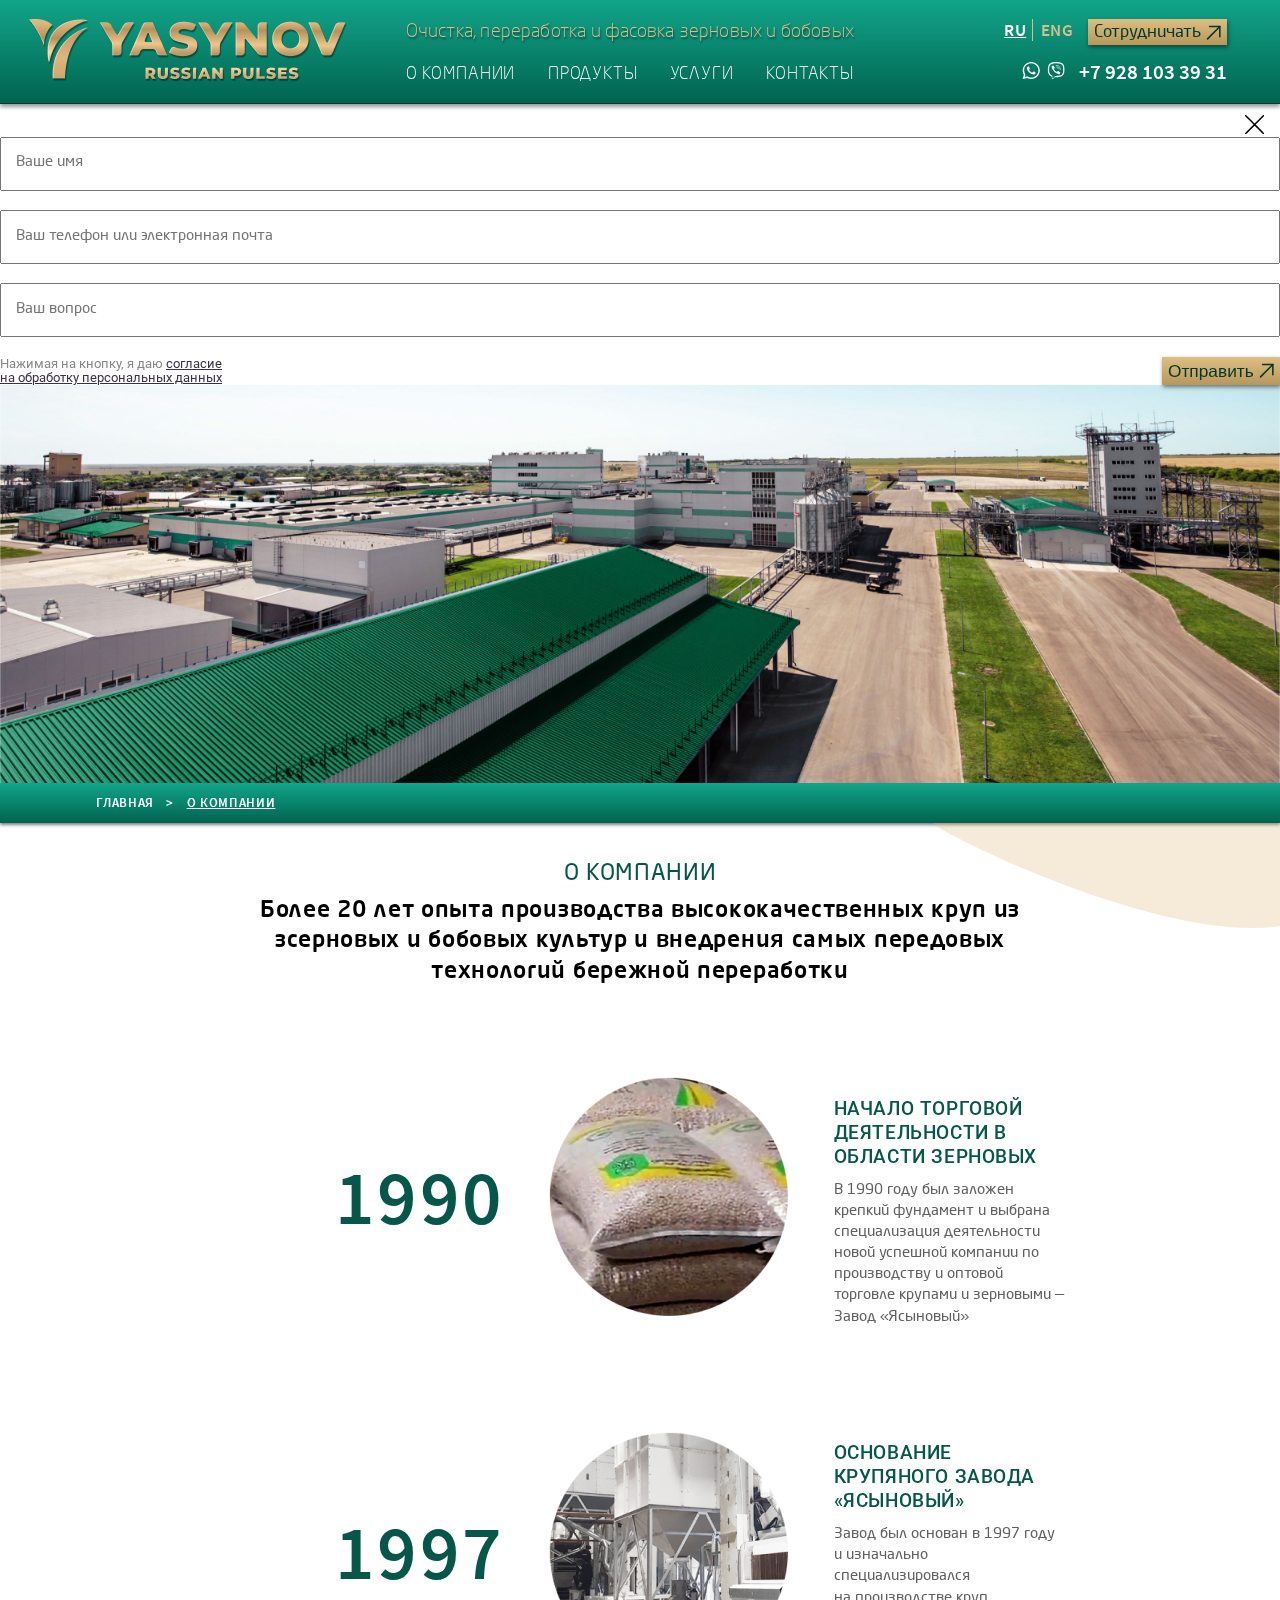
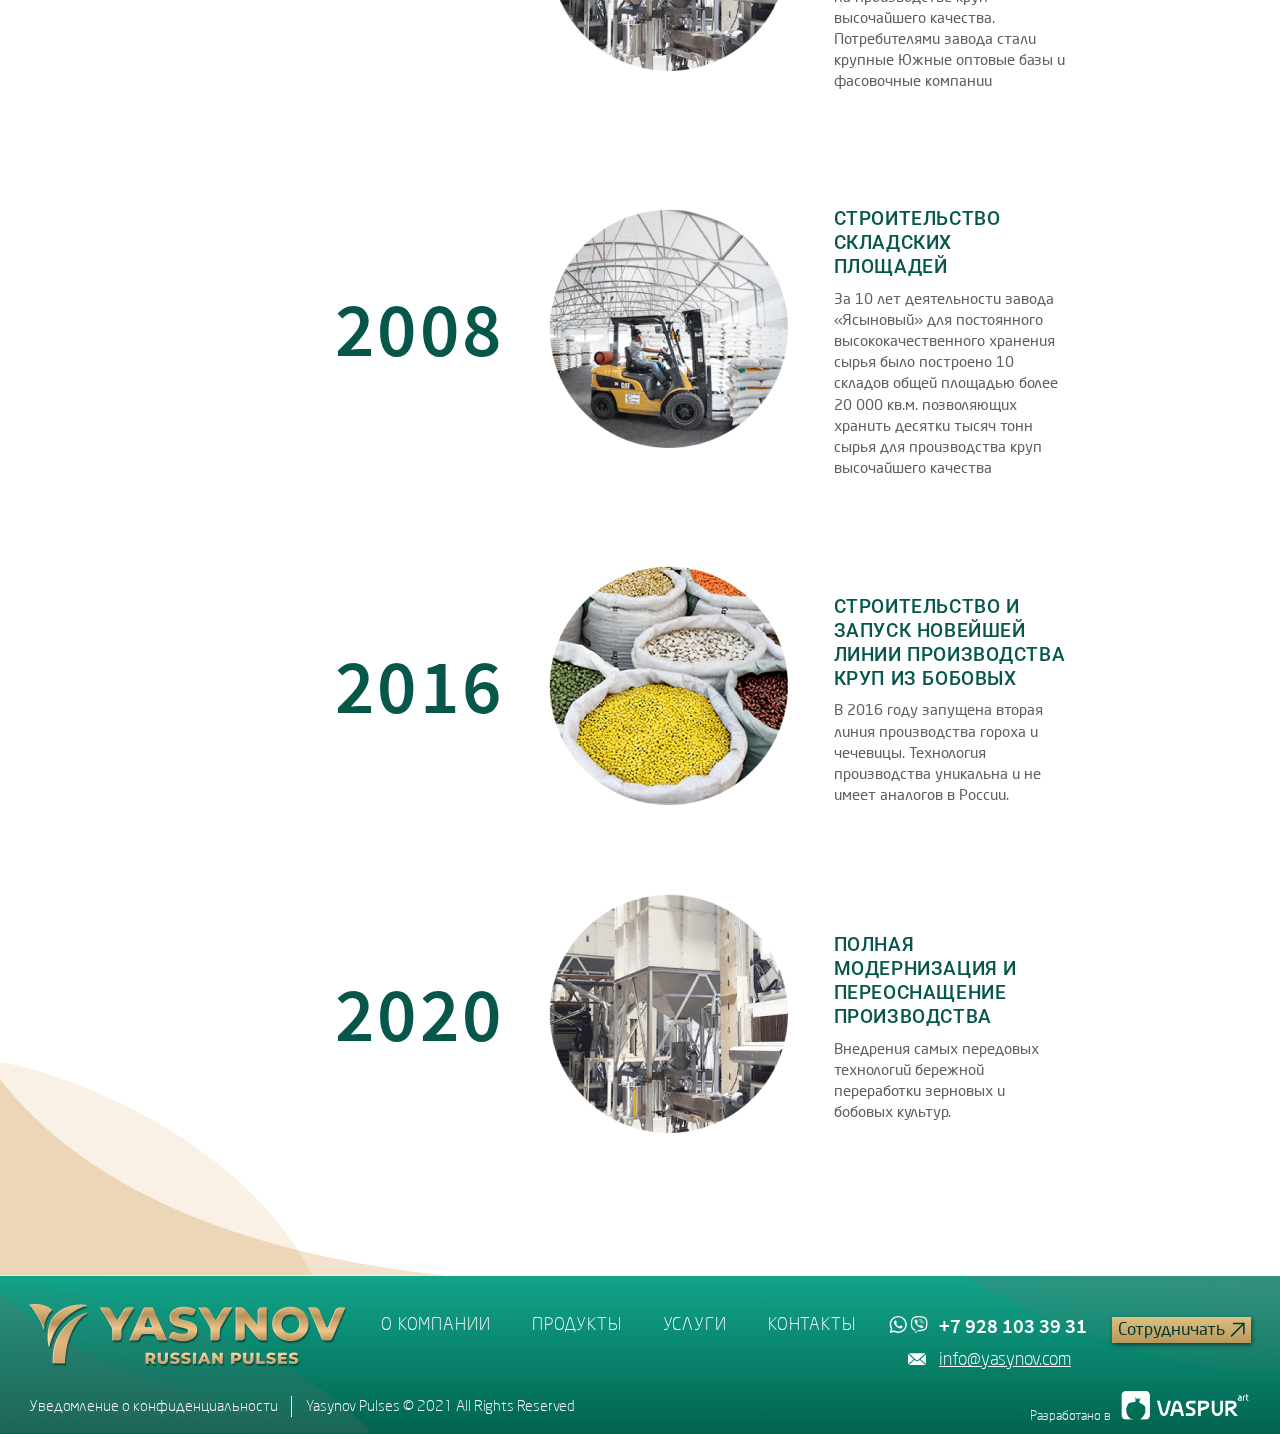
==== commit d6d5eb81: "mmmmmmmmmmmmmmmmmmmmmmmmmmmmmmm" ====
--- a/aboutCompany.html
+++ b/aboutCompany.html
@@ -10,6 +10,7 @@
     <meta name="description" content="">
     <title></title>
     
+    
     <link href="https://fonts.googleapis.com/css?family=Montserrat:300,regular,500,600,700,300italic,italic,500italic,600italic,700italic" rel="stylesheet" />
     <link href="https://fonts.googleapis.com/css?family=Inter:500" rel="stylesheet" />
     <link rel="preconnect" href="https://fonts.googleapis.com">
@@ -17,12 +18,14 @@
     <link href="https://fonts.googleapis.com/css2?family=Roboto:ital,wght@0,100;0,300;0,400;0,500;0,700;1,100;1,300;1,400;1,500&display=swap" rel="stylesheet">
     
     
-    
+    <!-- CSS only -->
+    <link href="https://cdn.jsdelivr.net/npm/bootstrap@5.2.0/dist/css/bootstrap.min.css" rel="stylesheet" integrity="sha384-gH2yIJqKdNHPEq0n4Mqa/HGKIhSkIHeL5AyhkYV8i59U5AR6csBvApHHNl/vI1Bx" crossorigin="anonymous">
     <link rel="stylesheet" href="assets/css/style.min.css">
     <link
       rel="stylesheet"
       href="https://unpkg.com/swiper@8/swiper-bundle.min.css"
     />
+    
     <!-- CSS only -->
     
     
@@ -91,6 +94,20 @@
             </g>
         </symbol>
     
+        <symbol id="phoneIco" viewBox="0 0 18 32">
+            <g>
+                <path d="M15.3967 0L2.60326 0C1.16485 0 0 1.24409 0 2.78035L0 29.2196C0 30.7559 1.16485 32 2.60326 32L15.3967 32C16.8352 32 18 30.7559 18 29.2196L18 2.78035C18 1.24409 16.8352 0 15.3967 0ZM7.1722 3.14557L10.8278 3.14557C11.0749 3.14557 11.2756 3.35999 11.2756 3.62389C11.2756 3.88778 11.0749 4.1022 10.8278 4.1022L7.1722 4.1022C6.92511 4.1022 6.72435 3.88778 6.72435 3.62389C6.72435 3.35999 6.92511 3.14557 7.1722 3.14557ZM9.0011 30.8313C7.95097 30.8313 7.10161 29.9218 7.10161 28.8026C7.10161 27.681 7.95318 26.7739 9.0011 26.7739C10.049 26.7739 10.9006 27.6834 10.9006 28.8026C10.9006 29.9218 10.049 30.8313 9.0011 30.8313ZM15.7652 24.7428C15.7652 25.2258 15.3989 25.617 14.9467 25.617L3.05552 25.617C2.60326 25.617 2.23704 25.2258 2.23704 24.7428L2.23704 7.24306C2.23704 6.76003 2.60326 6.3689 3.05552 6.3689L14.9467 6.3689C15.3989 6.3689 15.7652 6.76003 15.7652 7.24306L15.7652 24.7428Z"/>
+            </g>
+        </symbol>
+    
+        <symbol id="pointIco" viewBox="0 0 23 34">
+            <g>
+                <path d="M11.2453 0.00178504C17.2031 0.115642 22.0024 5.22122 22.0024 11.5073C22.0024 12.8316 21.7855 14.102 21.3861 15.2826C21.1749 15.9178 20.8896 16.523 20.5757 17.1162L11.9872 33.4157C11.5763 34.1948 10.5091 34.1948 10.0983 33.4157L1.51543 17.1222C1.20156 16.523 0.910524 15.9118 0.693671 15.2646C0.231431 13.8623 0.00887034 12.3343 0.11159 10.7403C0.499644 4.68789 5.46445 -0.106079 11.2453 0.00178504ZM14.7322 11.5074C14.7322 13.6453 13.0817 15.3785 11.0457 15.3785C9.00974 15.3785 7.35923 13.6453 7.35923 11.5074C7.35923 9.36939 9.00974 7.63623 11.0457 7.63623C13.0817 7.63623 14.7322 9.36939 14.7322 11.5074Z"/>
+            </g>
+        </symbol>
+    
+    
+    
     </svg>
     <div class="page">
 
@@ -135,10 +152,10 @@
                 <div class="contactsContainer">
                     <div class="languageContainer">
                         <div>
-                            <a class="active" href="">ru</a>
-                            <a href="">eng</a>
-                        </div>
-                        <button>
+                            <a class="active" href="#">ru</a>
+                            <a href="#">eng</a>
+                        </div>
+                        <button data-bs-toggle="modal" data-bs-target="#exampleModal">
                             <div>Сотрудничать</div>
                             <svg>
                                 <use href="#arrowUpIco"></use>
@@ -179,6 +196,46 @@
            
             
         </div>
+        
+        
+          
+          <!-- Modal -->
+          <div class="modal fade" id="exampleModal" tabindex="-1" aria-labelledby="exampleModalLabel" aria-hidden="true">
+            <div class="modal-dialog">
+              <div class="modal-content">
+                <div class="closeContainer">
+                    <button data-bs-dismiss="modal" aria-label="Close">
+                        <svg>
+                            <use href="#crossIco"></use>
+                        </svg>
+                    </button>
+                </div>
+                  
+                <div class="modal-body">
+                    <form action="#">
+                        <input type="text" placeholder="Ваше имя">
+        
+                        <input type="email" placeholder="Ваш телефон или электронная почта">
+        
+                        <input type="text" placeholder="Ваш вопрос">
+        
+                        <div class="licenceContainer">
+                            <div class="licence">
+                                <p>Нажимая на кнопку, я даю <a href="#">согласие <br> на обработку персональных данных</a></p>
+                            </div>
+                            
+                            <button type="submit">
+                                <div>Отправить</div>
+                                <svg>
+                                    <use href="#arrowUpIco"></use>
+                                </svg>
+                            </button>
+                        </div>
+                    </form>
+                </div>
+              </div>
+            </div>
+          </div>
         
 
         <!-- Main content -->
@@ -349,7 +406,7 @@
                         
                     </div>
                     <div class="btnContainer">
-                        <button>
+                        <button data-bs-toggle="modal" data-bs-target="#exampleModal">
                             <div>Сотрудничать</div>
                             <svg>
                                 <use href="#arrowUpIco"></use>
@@ -384,6 +441,8 @@
 
     <!-- JS -->
     <!-- <script src="assets/js/components/swiper.js"></script> -->
+    <!-- JavaScript Bundle with Popper -->
+<script src="https://cdn.jsdelivr.net/npm/bootstrap@5.2.0/dist/js/bootstrap.bundle.min.js" integrity="sha384-A3rJD856KowSb7dwlZdYEkO39Gagi7vIsF0jrRAoQmDKKtQBHUuLZ9AsSv4jD4Xa" crossorigin="anonymous"></script>
     <script src="assets/js/app.js"></script>
     <!-- <script src="https://unpkg.com/swiper/swiper-bundle.min.js"></script> -->
 </body>
--- a/assets/css/style.min.css
+++ b/assets/css/style.min.css
@@ -1 +1 @@
-@font-face{font-family:NeoSansCyrLight;src:url(../fonts/NeoSansCyr-LIght.woff) format("woff");font-weight:400;font-style:normal}@font-face{font-family:NeoSansCyrMedium;src:url(../fonts/NeoSansCyr-Medium.woff) format("woff");font-weight:600;font-style:normal}@font-face{font-family:NeoSansCyrRegular;src:url(../fonts/NeoSansCyr-Regular.woff) format("woff");font-weight:500;font-style:normal}@font-face{font-family:SourceSansPro;src:url(../fonts/SourceSansPro-SemiBold.woff) format("woff");font-weight:600;font-style:normal}@font-face{font-family:SourceSansPro2;src:url(../fonts/SourceSansPro-SemiBold.woff) format("woff");font-weight:400;font-style:normal}a,abbr,acronym,address,applet,article,aside,audio,b,big,blockquote,body,canvas,caption,center,cite,code,dd,del,details,dfn,div,dl,dt,em,embed,fieldset,figcaption,figure,footer,form,h1,h2,h3,h4,h5,h6,header,hgroup,html,i,iframe,img,ins,kbd,label,legend,li,mark,menu,nav,object,ol,output,p,pre,q,ruby,s,samp,section,small,span,strike,strong,sub,summary,sup,table,tbody,td,tfoot,th,thead,time,tr,tt,u,ul,var,video{margin:0;padding:0;border:0}article,aside,details,figcaption,figure,footer,header,hgroup,menu,nav,section{display:block}body{line-height:1}ol,ul{list-style:none}blockquote,q{quotes:none}blockquote:after,blockquote:before,q:after,q:before{content:"";content:none}input[type=search]::-webkit-search-cancel-button,input[type=search]::-webkit-search-decoration,input[type=search]::-webkit-search-results-button,input[type=search]::-webkit-search-results-decoration{-webkit-appearance:none;-moz-appearance:none}input[type=search]{-webkit-appearance:none;-moz-appearance:none}audio,canvas,video{display:inline-block;*display:inline;*zoom:1;max-width:100%}audio:not([controls]){display:none;height:0}[hidden]{display:none}html{font-size:100%;-webkit-text-size-adjust:100%;-ms-text-size-adjust:100%}a:focus{outline:thin dotted}a:active,a:hover{outline:0}img{border:0;-ms-interpolation-mode:bicubic}figure,form{margin:0}fieldset{border:1px solid silver;margin:0 2px;padding:.35em .625em .75em}legend{border:0;padding:0;white-space:normal;*margin-left:-7px}button,input,select,textarea{font-size:100%;margin:0;vertical-align:baseline;*vertical-align:middle}button,input{line-height:normal}button,select{text-transform:none}button,html input[type=button],input[type=reset],input[type=submit]{-webkit-appearance:button;cursor:pointer;*overflow:visible}button[disabled],html input[disabled]{cursor:default}input[type=checkbox],input[type=radio]{box-sizing:border-box;padding:0;*height:13px;*width:13px}input[type=search]{-webkit-appearance:textfield;box-sizing:content-box}input[type=search]::-webkit-search-cancel-button,input[type=search]::-webkit-search-decoration{-webkit-appearance:none}button::-moz-focus-inner,input::-moz-focus-inner{border:0;padding:0}textarea{overflow:auto;vertical-align:top}table{border-collapse:collapse;border-spacing:0}button,html,input,select,textarea{color:#222}::selection{background:#b3d4fc;text-shadow:none}img{vertical-align:middle}fieldset{border:0;margin:0;padding:0}textarea{resize:vertical}.chromeframe{margin:.2em 0;background:#ccc;color:#000;padding:.2em 0}html{box-sizing:border-box;font-size:.5208333333vw}@media (max-width:1600px){html{font-size:.625vw}}@media (max-width:1330px){html{font-size:.7518796992vw}}@media (max-width:1024px){html{font-size:.9765625vw}}@media (max-width:850px){html{font-size:1.1764705882vw}}@media (max-width:650px){html{font-size:1.5384615385vw}}@media (max-width:500px){html{font-size:2.6666666667vw}}*,:after,:before{box-sizing:inherit;-webkit-tap-highlight-color:rgba(0,0,0,0)}img{image-rendering:crisp-edges;image-rendering:-webkit-optimize-contrast}svg{transition:all .1s linear}.header{display:-ms-flexbox;display:flex;font-family:NeoSansCyrLight;background:linear-gradient(180deg,#12a58a,#00634f);border-bottom:.1rem solid #043930;box-shadow:0 .3rem .4rem rgba(0,0,0,.4);padding:2rem 10rem;-ms-flex-pack:justify;justify-content:space-between}@media (max-width:1600px){.header{-ms-flex-pack:unset;justify-content:unset}}@media (max-width:1330px){.header{padding-left:3rem;padding-right:3rem}}@media (max-width:500px){.header{padding:1rem;-ms-flex-direction:column;flex-direction:column;gap:1rem}}@media (max-width:1240px){.header{-ms-flex-pack:distribute;justify-content:space-around}}@media (max-width:1600px){.header .logoContainer{margin-right:10rem}}@media (max-width:1330px){.header .logoContainer{margin-right:6rem}}@media (max-width:650px){.header .logoContainer{width:35%}}@media (max-width:500px){.header .logoContainer{width:70%;margin-left:auto;margin-right:auto}}.header .logoContainer img{width:100%}.header .menuContainer{display:-ms-flexbox;display:flex;-ms-flex-direction:column;flex-direction:column;gap:2.1rem}@media (max-width:1600px){.header .menuContainer{margin-right:22.2rem}}@media (max-width:1440px){.header .menuContainer{margin-right:10rem}}@media (max-width:1330px){.header .menuContainer{margin-right:15rem}}@media (max-width:1240px){.header .menuContainer{margin-right:0}}@media (max-width:1024px){.header .menuContainer{display:none}}.header .menuContainer .title{font-style:normal;font-weight:400;font-size:2rem;line-height:2.4rem;letter-spacing:.01em;color:#d9be8c;text-shadow:1px 2px 2px rgba(0,0,0,.5)}.header .menuContainer .menuItems{display:-ms-flexbox;display:flex;-ms-flex-pack:justify;justify-content:space-between}.header .menuContainer .menuItems a{font-style:normal;font-weight:400;font-size:1.8rem;line-height:2.2rem;text-align:center;letter-spacing:.05em;text-transform:uppercase;color:#fff;text-decoration:none;font-family:NeoSansCyrLight}.header .menuContainer .menuItems a:hover{text-decoration:underline}.header .contactsContainer{display:-ms-flexbox;display:flex;-ms-flex-direction:column;flex-direction:column;-ms-flex-pack:justify;justify-content:space-between}@media (max-width:500px){.header .contactsContainer{gap:1rem}}.header .contactsContainer .languageContainer{display:-ms-flexbox;display:flex;gap:1.5rem}@media (max-width:500px){.header .contactsContainer .languageContainer{-ms-flex-pack:justify;justify-content:space-between}}.header .contactsContainer .languageContainer button{background:linear-gradient(180deg,#debf82,#b7975a);font-size:1.8rem;line-height:2.5rem;text-align:center;color:#00372e;display:-ms-flexbox;display:flex;-ms-flex-align:center;align-items:center;gap:.5rem;border:none;filter:drop-shadow(1px 2px 2px rgba(0,0,0,.5))}@media (max-width:650px){.header .contactsContainer .languageContainer button{font-size:1.5rem}}.header .contactsContainer .languageContainer button svg{fill:transparent;width:1.6rem;height:1.6rem}.header .contactsContainer .languageContainer button:hover{background:linear-gradient(180deg,#debf82,#d6b26f)}.header .contactsContainer .languageContainer div a{font-family:SourceSansPro;font-style:normal;font-weight:600;font-size:1.8rem;line-height:2.3rem;letter-spacing:.03em;text-transform:uppercase;color:#d9be8c;text-decoration:none;padding-left:.6rem}@media (max-width:650px){.header .contactsContainer .languageContainer div a{font-size:1.6rem}}.header .contactsContainer .languageContainer div a:first-child{border-right:.1rem solid #d9be8c;padding-right:.6rem}.header .contactsContainer .languageContainer div .active{text-decoration:underline;color:#fff}.header .contactsContainer .languageContainer div a:hover{text-decoration:underline}.header .contactsContainer .phoneContainer{display:-ms-flexbox;display:flex;-ms-flex-align:center;align-items:center;gap:1.4rem;-ms-flex-pack:end;justify-content:flex-end}@media (max-width:500px){.header .contactsContainer .phoneContainer{-ms-flex-pack:start;justify-content:flex-start}}.header .contactsContainer .phoneContainer .imgContainer{display:-ms-flexbox;display:flex;-ms-flex-align:center;align-items:center;gap:.7rem}.header .contactsContainer .phoneContainer .imgContainer a{cursor:pointer}.header .contactsContainer .phoneContainer .imgContainer a svg{width:1.9rem;height:1.9rem;fill:#fff}.header .contactsContainer .phoneContainer .phone{font-size:2.2rem;line-height:2.5rem;color:#fff;font-family:SourceSansPro;text-decoration:none}@media (max-width:650px){.header .contactsContainer .phoneContainer .phone{font-size:1.8rem}}.header .contactsContainer .phoneContainer .phone:hover{text-decoration:underline}.menu{background:#fff;transform:translateX(100%);transition:all .3s;position:fixed;right:0;z-index:111;width:30%;height:100%;display:-ms-flexbox;display:flex;-ms-flex-direction:column;flex-direction:column;-ms-flex-align:center;align-items:center;padding-top:2rem;padding-left:1rem}@media (max-width:850px){.menu{width:40%}}@media (max-width:650px){.menu{width:100%}}.menu .crossContainer{display:-ms-flexbox;display:flex;-ms-flex-pack:end;justify-content:flex-end;width:100%;margin-bottom:1rem;padding-right:2rem}.menu .crossContainer svg{height:3rem;width:3rem;cursor:pointer;fill:#065749}.menu p{font-size:3rem;line-height:2.4rem;letter-spacing:.01em;color:#d9be8c;font-family:SourceSansPro;text-align:center;margin-bottom:2rem}@media (max-width:850px){.menu p{font-size:2rem}}@media (max-width:500px){.menu p{line-height:100%}}.menu a{font-size:1.8rem;line-height:2.2rem;text-align:center;letter-spacing:.05em;text-transform:uppercase;text-decoration:none;color:#065749;margin-bottom:1rem}@media (max-width:850px){.menu a{font-size:1.6rem}}.menu a:hover{text-decoration:underline}.overlay{display:none;position:absolute;width:100%;height:100%;background-color:rgba(0,0,0,.5);z-index:110}.overlayActive{display:block}.activeMenu{transform:translateX(0)}.menuBtn{cursor:pointer;display:none}@media (max-width:1024px){.menuBtn{display:-ms-flexbox;display:flex;-ms-flex-align:center;align-items:center}}@media (max-width:500px){.menuBtn{-ms-flex-pack:end;justify-content:flex-end}}.menuBtn svg{width:3rem;height:3rem;fill:#fff}@font-face{font-family:swiper-icons;src:url("data:application/font-woff;charset=utf-8;base64, [base64]//wADZ2x5ZgAAAywAAADMAAAD2MHtryVoZWFkAAABbAAAADAAAAA2E2+eoWhoZWEAAAGcAAAAHwAAACQC9gDzaG10eAAAAigAAAAZAAAArgJkABFsb2NhAAAC0AAAAFoAAABaFQAUGG1heHAAAAG8AAAAHwAAACAAcABAbmFtZQAAA/gAAAE5AAACXvFdBwlwb3N0AAAFNAAAAGIAAACE5s74hXjaY2BkYGAAYpf5Hu/j+W2+MnAzMYDAzaX6QjD6/4//Bxj5GA8AuRwMYGkAPywL13jaY2BkYGA88P8Agx4j+/8fQDYfA1AEBWgDAIB2BOoAeNpjYGRgYNBh4GdgYgABEMnIABJzYNADCQAACWgAsQB42mNgYfzCOIGBlYGB0YcxjYGBwR1Kf2WQZGhhYGBiYGVmgAFGBiQQkOaawtDAoMBQxXjg/wEGPcYDDA4wNUA2CCgwsAAAO4EL6gAAeNpj2M0gyAACqxgGNWBkZ2D4/wMA+xkDdgAAAHjaY2BgYGaAYBkGRgYQiAHyGMF8FgYHIM3DwMHABGQrMOgyWDLEM1T9/w8UBfEMgLzE////P/5//f/V/xv+r4eaAAeMbAxwIUYmIMHEgKYAYjUcsDAwsLKxc3BycfPw8jEQA/[base64]/uznmfPFBNODM2K7MTQ45YEAZqGP81AmGGcF3iPqOop0r1SPTaTbVkfUe4HXj97wYE+yNwWYxwWu4v1ugWHgo3S1XdZEVqWM7ET0cfnLGxWfkgR42o2PvWrDMBSFj/IHLaF0zKjRgdiVMwScNRAoWUoH78Y2icB/yIY09An6AH2Bdu/UB+yxopYshQiEvnvu0dURgDt8QeC8PDw7Fpji3fEA4z/PEJ6YOB5hKh4dj3EvXhxPqH/SKUY3rJ7srZ4FZnh1PMAtPhwP6fl2PMJMPDgeQ4rY8YT6Gzao0eAEA409DuggmTnFnOcSCiEiLMgxCiTI6Cq5DZUd3Qmp10vO0LaLTd2cjN4fOumlc7lUYbSQcZFkutRG7g6JKZKy0RmdLY680CDnEJ+UMkpFFe1RN7nxdVpXrC4aTtnaurOnYercZg2YVmLN/d/gczfEimrE/fs/bOuq29Zmn8tloORaXgZgGa78yO9/cnXm2BpaGvq25Dv9S4E9+5SIc9PqupJKhYFSSl47+Qcr1mYNAAAAeNptw0cKwkAAAMDZJA8Q7OUJvkLsPfZ6zFVERPy8qHh2YER+3i/BP83vIBLLySsoKimrqKqpa2hp6+jq6RsYGhmbmJqZSy0sraxtbO3sHRydnEMU4uR6yx7JJXveP7WrDycAAAAAAAH//wACeNpjYGRgYOABYhkgZgJCZgZNBkYGLQZtIJsFLMYAAAw3ALgAeNolizEKgDAQBCchRbC2sFER0YD6qVQiBCv/H9ezGI6Z5XBAw8CBK/m5iQQVauVbXLnOrMZv2oLdKFa8Pjuru2hJzGabmOSLzNMzvutpB3N42mNgZGBg4GKQYzBhYMxJLMlj4GBgAYow/P/PAJJhLM6sSoWKfWCAAwDAjgbRAAB42mNgYGBkAIIbCZo5IPrmUn0hGA0AO8EFTQAA");font-weight:400;font-style:normal}:root{--swiper-theme-color:#007aff}.swiper{margin-left:auto;margin-right:auto;position:relative;overflow:hidden;list-style:none;padding:0;z-index:1}.swiper-vertical>.swiper-wrapper{-ms-flex-direction:column;flex-direction:column}.swiper-wrapper{position:relative;width:100%;height:100%;z-index:1;display:-ms-flexbox;display:flex;transition-property:transform;box-sizing:content-box}.swiper-android .swiper-slide,.swiper-wrapper{transform:translateZ(0)}.swiper-pointer-events{-ms-touch-action:pan-y;touch-action:pan-y}.swiper-pointer-events.swiper-vertical{-ms-touch-action:pan-x;touch-action:pan-x}.swiper-slide{-ms-flex-negative:0;flex-shrink:0;width:100%;height:100%;position:relative;transition-property:transform}.swiper-slide-invisible-blank{visibility:hidden}.swiper-autoheight,.swiper-autoheight .swiper-slide{height:auto}.swiper-autoheight .swiper-wrapper{-ms-flex-align:start;align-items:flex-start;transition-property:transform,height}.swiper-backface-hidden .swiper-slide{transform:translateZ(0);-webkit-backface-visibility:hidden;backface-visibility:hidden}.swiper-3d,.swiper-3d.swiper-css-mode .swiper-wrapper{perspective:1200px}.swiper-3d .swiper-cube-shadow,.swiper-3d .swiper-slide,.swiper-3d .swiper-slide-shadow,.swiper-3d .swiper-slide-shadow-bottom,.swiper-3d .swiper-slide-shadow-left,.swiper-3d .swiper-slide-shadow-right,.swiper-3d .swiper-slide-shadow-top,.swiper-3d .swiper-wrapper{transform-style:preserve-3d}.swiper-3d .swiper-slide-shadow,.swiper-3d .swiper-slide-shadow-bottom,.swiper-3d .swiper-slide-shadow-left,.swiper-3d .swiper-slide-shadow-right,.swiper-3d .swiper-slide-shadow-top{position:absolute;left:0;top:0;width:100%;height:100%;pointer-events:none;z-index:10}.swiper-3d .swiper-slide-shadow{background:rgba(0,0,0,.15)}.swiper-3d .swiper-slide-shadow-left{background-image:linear-gradient(270deg,rgba(0,0,0,.5),transparent)}.swiper-3d .swiper-slide-shadow-right{background-image:linear-gradient(90deg,rgba(0,0,0,.5),transparent)}.swiper-3d .swiper-slide-shadow-top{background-image:linear-gradient(0deg,rgba(0,0,0,.5),transparent)}.swiper-3d .swiper-slide-shadow-bottom{background-image:linear-gradient(180deg,rgba(0,0,0,.5),transparent)}.swiper-css-mode>.swiper-wrapper{overflow:auto;scrollbar-width:none;-ms-overflow-style:none}.swiper-css-mode>.swiper-wrapper::-webkit-scrollbar{display:none}.swiper-css-mode>.swiper-wrapper>.swiper-slide{scroll-snap-align:start start}.swiper-horizontal.swiper-css-mode>.swiper-wrapper{-ms-scroll-snap-type:x mandatory;scroll-snap-type:x mandatory}.swiper-vertical.swiper-css-mode>.swiper-wrapper{-ms-scroll-snap-type:y mandatory;scroll-snap-type:y mandatory}.swiper-centered>.swiper-wrapper:before{content:"";-ms-flex-negative:0;flex-shrink:0;-ms-flex-order:9999;order:9999}.swiper-centered.swiper-horizontal>.swiper-wrapper>.swiper-slide:first-child{-webkit-margin-start:var(--swiper-centered-offset-before);margin-inline-start:var(--swiper-centered-offset-before)}.swiper-centered.swiper-horizontal>.swiper-wrapper:before{height:100%;min-height:1px;width:var(--swiper-centered-offset-after)}.swiper-centered.swiper-vertical>.swiper-wrapper>.swiper-slide:first-child{-webkit-margin-before:var(--swiper-centered-offset-before);margin-block-start:var(--swiper-centered-offset-before)}.swiper-centered.swiper-vertical>.swiper-wrapper:before{width:100%;min-width:1px;height:var(--swiper-centered-offset-after)}.swiper-centered>.swiper-wrapper>.swiper-slide{scroll-snap-align:center center}.swiper-virtual .swiper-slide{-webkit-backface-visibility:hidden;transform:translateZ(0)}.swiper-virtual.swiper-css-mode .swiper-wrapper:after{content:"";position:absolute;left:0;top:0;pointer-events:none}.swiper-virtual.swiper-css-mode.swiper-horizontal .swiper-wrapper:after{height:1px;width:var(--swiper-virtual-size)}.swiper-virtual.swiper-css-mode.swiper-vertical .swiper-wrapper:after{width:1px;height:var(--swiper-virtual-size)}:root{--swiper-navigation-size:44px}.swiper-button-next,.swiper-button-prev{position:absolute;top:50%;width:calc(var(--swiper-navigation-size) / 44 * 27);height:var(--swiper-navigation-size);margin-top:calc(0px - var(--swiper-navigation-size) / 2);z-index:10;cursor:pointer;display:-ms-flexbox;display:flex;-ms-flex-align:center;align-items:center;-ms-flex-pack:center;justify-content:center;color:var(--swiper-navigation-color,var(--swiper-theme-color))}.swiper-button-next.swiper-button-disabled,.swiper-button-prev.swiper-button-disabled{opacity:.35;cursor:auto;pointer-events:none}.swiper-button-next.swiper-button-hidden,.swiper-button-prev.swiper-button-hidden{opacity:0;cursor:auto;pointer-events:none}.swiper-navigation-disabled .swiper-button-next,.swiper-navigation-disabled .swiper-button-prev{display:none!important}.swiper-button-next:after,.swiper-button-prev:after{font-family:swiper-icons;font-size:var(--swiper-navigation-size);text-transform:none!important;letter-spacing:0;font-variant:normal;line-height:1}.swiper-button-prev,.swiper-rtl .swiper-button-next{left:10px;right:auto}.swiper-button-prev:after,.swiper-rtl .swiper-button-next:after{content:"prev"}.swiper-button-next,.swiper-rtl .swiper-button-prev{right:10px;left:auto}.swiper-button-next:after,.swiper-rtl .swiper-button-prev:after{content:"next"}.swiper-button-lock{display:none}.swiper-pagination{position:absolute;text-align:center;transition:opacity .3s;transform:translateZ(0);z-index:10}.swiper-pagination.swiper-pagination-hidden{opacity:0}.swiper-pagination-disabled>.swiper-pagination,.swiper-pagination.swiper-pagination-disabled{display:none!important}.swiper-horizontal>.swiper-pagination-bullets,.swiper-pagination-bullets.swiper-pagination-horizontal,.swiper-pagination-custom,.swiper-pagination-fraction{bottom:10px;left:0;width:100%}.swiper-pagination-bullets-dynamic{overflow:hidden;font-size:0}.swiper-pagination-bullets-dynamic .swiper-pagination-bullet{transform:scale(.33);position:relative}.swiper-pagination-bullets-dynamic .swiper-pagination-bullet-active,.swiper-pagination-bullets-dynamic .swiper-pagination-bullet-active-main{transform:scale(1)}.swiper-pagination-bullets-dynamic .swiper-pagination-bullet-active-prev{transform:scale(.66)}.swiper-pagination-bullets-dynamic .swiper-pagination-bullet-active-prev-prev{transform:scale(.33)}.swiper-pagination-bullets-dynamic .swiper-pagination-bullet-active-next{transform:scale(.66)}.swiper-pagination-bullets-dynamic .swiper-pagination-bullet-active-next-next{transform:scale(.33)}.swiper-pagination-bullet{width:var(--swiper-pagination-bullet-width,var(--swiper-pagination-bullet-size,8px));height:var(--swiper-pagination-bullet-height,var(--swiper-pagination-bullet-size,8px));display:inline-block;border-radius:50%;background:var(--swiper-pagination-bullet-inactive-color,#000);opacity:var(--swiper-pagination-bullet-inactive-opacity,.2)}button.swiper-pagination-bullet{border:none;margin:0;padding:0;box-shadow:none;-webkit-appearance:none;appearance:none}.swiper-pagination-clickable .swiper-pagination-bullet{cursor:pointer}.swiper-pagination-bullet:only-child{display:none!important}.swiper-pagination-bullet-active{opacity:var(--swiper-pagination-bullet-opacity,1);background:var(--swiper-pagination-color,var(--swiper-theme-color))}.swiper-pagination-vertical.swiper-pagination-bullets,.swiper-vertical>.swiper-pagination-bullets{right:10px;top:50%;transform:translate3d(0,-50%,0)}.swiper-pagination-vertical.swiper-pagination-bullets .swiper-pagination-bullet,.swiper-vertical>.swiper-pagination-bullets .swiper-pagination-bullet{margin:var(--swiper-pagination-bullet-vertical-gap,6px) 0;display:block}.swiper-pagination-vertical.swiper-pagination-bullets.swiper-pagination-bullets-dynamic,.swiper-vertical>.swiper-pagination-bullets.swiper-pagination-bullets-dynamic{top:50%;transform:translateY(-50%);width:8px}.swiper-pagination-vertical.swiper-pagination-bullets.swiper-pagination-bullets-dynamic .swiper-pagination-bullet,.swiper-vertical>.swiper-pagination-bullets.swiper-pagination-bullets-dynamic .swiper-pagination-bullet{display:inline-block;transition:transform .2s,top .2s}.swiper-horizontal>.swiper-pagination-bullets .swiper-pagination-bullet,.swiper-pagination-horizontal.swiper-pagination-bullets .swiper-pagination-bullet{margin:0 var(--swiper-pagination-bullet-horizontal-gap,4px)}.swiper-horizontal>.swiper-pagination-bullets.swiper-pagination-bullets-dynamic,.swiper-pagination-horizontal.swiper-pagination-bullets.swiper-pagination-bullets-dynamic{left:50%;transform:translateX(-50%);white-space:nowrap}.swiper-horizontal>.swiper-pagination-bullets.swiper-pagination-bullets-dynamic .swiper-pagination-bullet,.swiper-pagination-horizontal.swiper-pagination-bullets.swiper-pagination-bullets-dynamic .swiper-pagination-bullet{transition:transform .2s,left .2s}.swiper-horizontal.swiper-rtl>.swiper-pagination-bullets-dynamic .swiper-pagination-bullet{transition:transform .2s,right .2s}.swiper-pagination-progressbar{background:rgba(0,0,0,.25);position:absolute}.swiper-pagination-progressbar .swiper-pagination-progressbar-fill{background:var(--swiper-pagination-color,var(--swiper-theme-color));position:absolute;left:0;top:0;width:100%;height:100%;transform:scale(0);transform-origin:left top}.swiper-rtl .swiper-pagination-progressbar .swiper-pagination-progressbar-fill{transform-origin:right top}.swiper-horizontal>.swiper-pagination-progressbar,.swiper-pagination-progressbar.swiper-pagination-horizontal,.swiper-pagination-progressbar.swiper-pagination-vertical.swiper-pagination-progressbar-opposite,.swiper-vertical>.swiper-pagination-progressbar.swiper-pagination-progressbar-opposite{width:100%;height:4px;left:0;top:0}.swiper-horizontal>.swiper-pagination-progressbar.swiper-pagination-progressbar-opposite,.swiper-pagination-progressbar.swiper-pagination-horizontal.swiper-pagination-progressbar-opposite,.swiper-pagination-progressbar.swiper-pagination-vertical,.swiper-vertical>.swiper-pagination-progressbar{width:4px;height:100%;left:0;top:0}.swiper-pagination-lock{display:none}.swiper-scrollbar{border-radius:10px;position:relative;-ms-touch-action:none;background:rgba(0,0,0,.1)}.swiper-scrollbar-disabled>.swiper-scrollbar,.swiper-scrollbar.swiper-scrollbar-disabled{display:none!important}.swiper-horizontal>.swiper-scrollbar,.swiper-scrollbar.swiper-scrollbar-horizontal{position:absolute;left:1%;bottom:3px;z-index:50;height:5px;width:98%}.swiper-scrollbar.swiper-scrollbar-vertical,.swiper-vertical>.swiper-scrollbar{position:absolute;right:3px;top:1%;z-index:50;width:5px;height:98%}.swiper-scrollbar-drag{height:100%;width:100%;position:relative;background:rgba(0,0,0,.5);border-radius:10px;left:0;top:0}.swiper-scrollbar-cursor-drag{cursor:move}.swiper-scrollbar-lock{display:none}.swiper-zoom-container{width:100%;height:100%;display:-ms-flexbox;display:flex;-ms-flex-pack:center;justify-content:center;-ms-flex-align:center;align-items:center;text-align:center}.swiper-zoom-container>canvas,.swiper-zoom-container>img,.swiper-zoom-container>svg{max-width:100%;max-height:100%;-o-object-fit:contain;object-fit:contain}.swiper-slide-zoomed{cursor:move}.swiper-lazy-preloader{width:42px;height:42px;position:absolute;left:50%;top:50%;margin-left:-21px;margin-top:-21px;z-index:10;transform-origin:50%;box-sizing:border-box;border:4px solid var(--swiper-preloader-color,var(--swiper-theme-color));border-radius:50%;border-top-color:transparent}.swiper-watch-progress .swiper-slide-visible .swiper-lazy-preloader,.swiper:not(.swiper-watch-progress) .swiper-lazy-preloader{animation:a 1s infinite linear}.swiper-lazy-preloader-white{--swiper-preloader-color:#fff}.swiper-lazy-preloader-black{--swiper-preloader-color:#000}@keyframes a{0%{transform:rotate(0deg)}to{transform:rotate(1turn)}}.swiper .swiper-notification{position:absolute;left:0;top:0;pointer-events:none;opacity:0;z-index:-1000}.swiper-free-mode>.swiper-wrapper{transition-timing-function:ease-out;margin:0 auto}.swiper-grid>.swiper-wrapper{-ms-flex-wrap:wrap;flex-wrap:wrap}.swiper-grid-column>.swiper-wrapper{-ms-flex-wrap:wrap;flex-wrap:wrap;-ms-flex-direction:column;flex-direction:column}.swiper-fade.swiper-free-mode .swiper-slide{transition-timing-function:ease-out}.swiper-fade .swiper-slide{pointer-events:none;transition-property:opacity}.swiper-fade .swiper-slide .swiper-slide{pointer-events:none}.swiper-fade .swiper-slide-active,.swiper-fade .swiper-slide-active .swiper-slide-active{pointer-events:auto}.swiper-cube{overflow:visible}.swiper-cube .swiper-slide{pointer-events:none;-webkit-backface-visibility:hidden;backface-visibility:hidden;z-index:1;visibility:hidden;transform-origin:0 0;width:100%;height:100%}.swiper-cube .swiper-slide .swiper-slide{pointer-events:none}.swiper-cube.swiper-rtl .swiper-slide{transform-origin:100% 0}.swiper-cube .swiper-slide-active,.swiper-cube .swiper-slide-active .swiper-slide-active{pointer-events:auto}.swiper-cube .swiper-slide-active,.swiper-cube .swiper-slide-next,.swiper-cube .swiper-slide-next+.swiper-slide,.swiper-cube .swiper-slide-prev{pointer-events:auto;visibility:visible}.swiper-cube .swiper-slide-shadow-bottom,.swiper-cube .swiper-slide-shadow-left,.swiper-cube .swiper-slide-shadow-right,.swiper-cube .swiper-slide-shadow-top{z-index:0;-webkit-backface-visibility:hidden;backface-visibility:hidden}.swiper-cube .swiper-cube-shadow{position:absolute;left:0;bottom:0;width:100%;height:100%;opacity:.6;z-index:0}.swiper-cube .swiper-cube-shadow:before{content:"";background:#000;position:absolute;left:0;top:0;bottom:0;right:0;filter:blur(50px)}.swiper-flip{overflow:visible}.swiper-flip .swiper-slide{pointer-events:none;-webkit-backface-visibility:hidden;backface-visibility:hidden;z-index:1}.swiper-flip .swiper-slide .swiper-slide{pointer-events:none}.swiper-flip .swiper-slide-active,.swiper-flip .swiper-slide-active .swiper-slide-active{pointer-events:auto}.swiper-flip .swiper-slide-shadow-bottom,.swiper-flip .swiper-slide-shadow-left,.swiper-flip .swiper-slide-shadow-right,.swiper-flip .swiper-slide-shadow-top{z-index:0;-webkit-backface-visibility:hidden;backface-visibility:hidden}.swiper-creative .swiper-slide{-webkit-backface-visibility:hidden;backface-visibility:hidden;overflow:hidden;transition-property:transform,opacity,height}.swiper-cards{overflow:visible}.swiper-cards .swiper-slide{transform-origin:center bottom;-webkit-backface-visibility:hidden;backface-visibility:hidden;overflow:hidden}.main{font-family:NeoSansCyrLight}@media (max-width:500px){.main .firstSliderBlock .mySwiper .swiper-button-next,.main .firstSliderBlock .mySwiper .swiper-button-prev{display:none}}.main .firstSliderBlock .mySwiper .swiper-button-next:after,.main .firstSliderBlock .mySwiper .swiper-button-prev:after,.main .firstSliderBlock .mySwiper .swiper-rtl .swiper-button-next:after,.main .firstSliderBlock .mySwiper .swiper-rtl .swiper-button-prev:after{color:#8b6f4b}.main .firstSliderBlock .mySwiper .swiper-button-next{right:5%}.main .firstSliderBlock .mySwiper .swiper-button-prev{left:5%}.main .firstSliderBlock .mySwiper .swiper-pagination-bullet-active{background:#8b6f4b}.main .firstSliderBlock .mySwiper .swiper-slide .imgContainer img{width:100%}@media (max-width:500px){.main .firstSliderBlock .mySwiper .swiper-horizontal>.swiper-pagination-bullets,.main .firstSliderBlock .mySwiper .swiper-pagination-bullets.swiper-pagination-horizontal,.main .firstSliderBlock .mySwiper .swiper-pagination-custom,.main .firstSliderBlock .mySwiper .swiper-pagination-fraction{bottom:.3rem}}.main .statBlock{display:-ms-flexbox;display:flex;padding:2.9rem 18rem 3.9rem;-ms-flex-pack:center;justify-content:center;width:100%;border-bottom:.2rem solid #043930;box-shadow:0 .2rem .2rem rgba(0,0,0,.4);background:url(../images/main/backgroundElement1.png) 0 100% no-repeat,url(../images/main/backgroundElement2.png) 100% 0 no-repeat,linear-gradient(180deg,#12a58a,#00634f)}@media (max-width:1330px){.main .statBlock{padding-left:8rem;padding-right:8rem}}@media (max-width:850px){.main .statBlock{padding-left:3rem;padding-right:3rem;gap:1rem}}@media (max-width:500px){.main .statBlock{padding:1rem;gap:.8rem}}@media (max-width:650px){.main .statBlock{-ms-flex-direction:column;flex-direction:column}}.main .statBlock div{display:-ms-flexbox;display:flex;-ms-flex-direction:column;flex-direction:column;gap:1rem;-ms-flex-align:center;align-items:center;width:24%;padding-left:3rem;padding-right:3rem;border-left:.1rem solid #008b73}@media (max-width:500px){.main .statBlock div{gap:.5rem}}@media (max-width:850px){.main .statBlock div{font-size:1rem;gap:.5rem}}@media (max-width:650px){.main .statBlock div{width:100%}}.main .statBlock div .title{font-family:NeoSansCyrRegular;font-size:4rem;line-height:4.8rem;text-align:center;letter-spacing:.03em;color:#fff;text-shadow:.1rem .2rem .1rem rgba(0,0,0,.4)}@media (max-width:1024px){.main .statBlock div .title{font-size:2.6rem}}@media (max-width:850px){.main .statBlock div .title{font-size:2.4rem;line-height:100%}}@media (max-width:500px){.main .statBlock div .title{line-height:100%}}.main .statBlock div .subtitle{font-size:2rem;line-height:2.2rem;color:#d9be8c;text-shadow:.1rem .2rem .1rem rgba(0,0,0,.4);text-align:center}@media (max-width:1024px){.main .statBlock div .subtitle{font-size:1.8rem}}@media (max-width:850px){.main .statBlock div .subtitle{line-height:100%}}@media (max-width:500px){.main .statBlock div .subtitle{line-height:100%}}.main .statBlock div:last-child{border-right:.1rem solid #008b73}.main .secondSliderBlock{padding-bottom:7.6rem;background:url(../images/main/backgroundElement3.png) 0 100% no-repeat,url(../images/main/backgroundElem4.png) 100% 0 no-repeat;position:relative}.main .secondSliderBlock img{width:100%}@media (max-width:500px){.main .secondSliderBlock{padding-bottom:3rem}}.main .secondSliderBlock .arrowLeft{position:absolute;top:50%;left:5%;cursor:pointer}.main .secondSliderBlock .arrowRight{position:absolute;top:50%;right:5%;cursor:pointer}.main .secondSliderBlock .title{font-family:NeoSansCyrMedium;font-size:2.4rem;line-height:4.4rem;text-align:center;letter-spacing:.03em;text-transform:uppercase;color:#065749;padding-top:2rem}@media (max-width:850px){.main .secondSliderBlock .title{font-size:2rem}}@media (max-width:500px){.main .secondSliderBlock .title{line-height:130%}}@media (max-width:500px){.main .secondSliderBlock .arrowLeft,.main .secondSliderBlock .arrowRight{display:none}}.main .secondSliderBlock .productsSlider{margin-top:7.5rem;margin-left:18.2rem;margin-right:18.2rem}@media (max-width:1330px){.main .secondSliderBlock .productsSlider{margin-left:10rem;margin-right:10rem}}@media (max-width:850px){.main .secondSliderBlock .productsSlider{margin-left:0;margin-right:0}}.main .secondSliderBlock .productsSlider .swiper-pagination-bullet-active{background:#8b6f4b}.main .secondSliderBlock .productsSlider .swiper-pagination2,.main .secondSliderBlock .productsSlider .swiper-slide{display:-ms-flexbox;display:flex;-ms-flex-pack:center;justify-content:center}.main .secondSliderBlock .productsSlider .swiper-slide{-ms-flex-align:center;align-items:center;-ms-flex-direction:column;flex-direction:column;text-decoration:none;cursor:pointer}.main .secondSliderBlock .productsSlider .swiper-slide:hover img{transform:scale(1.05);transition:all .3s}.main .secondSliderBlock .productsSlider .swiper-slide p{font-family:NeoSansCyrRegular;font-size:2rem;line-height:4.4rem;text-align:center;letter-spacing:.03em;text-transform:uppercase;color:#606060}@media (max-width:850px){.main .secondSliderBlock .productsSlider .swiper-slide p{font-size:1.8rem}}.main .statBlockSecond{padding:2rem 22.9rem 1.6rem 19rem;width:100%;border-bottom:.2rem solid #043930;box-shadow:0 .2rem .2rem rgba(0,0,0,.4);background:url(../images/main/backgroundElement1.png) 0 100% no-repeat,url(../images/main/backgroundElement2.png) 100% 0 no-repeat,linear-gradient(180deg,#12a58a,#00634f)}@media (max-width:1330px){.main .statBlockSecond{padding-left:8rem;padding-right:8rem}}@media (max-width:850px){.main .statBlockSecond{padding-left:3rem;padding-right:3rem}}@media (max-width:500px){.main .statBlockSecond{padding:1rem}}.main .statBlockSecond .title{font-family:NeoSansCyrMedium;font-size:2.2rem;line-height:3.5rem;text-align:center;letter-spacing:.03em;text-transform:uppercase;color:#fff;text-shadow:.1rem .2rem .1rem rgba(0,0,0,.4)}@media (max-width:850px){.main .statBlockSecond .title{font-size:1.8rem}}@media (max-width:500px){.main .statBlockSecond .title{line-height:150%}}.main .servicesBlock{background:url(../images/main/backgroundElement3.png) 0 100% no-repeat,url(../images/main/backgroundElem4.png) 100% 0 no-repeat;padding-bottom:5rem}@media (max-width:500px){.main .servicesBlock{padding-bottom:2rem}}.main .servicesBlock .mainTitle{font-family:NeoSansCyrMedium;font-size:2.4rem;line-height:4.4rem;text-align:center;letter-spacing:.03em;text-transform:uppercase;color:#065749;margin-bottom:5rem;padding-top:2.5rem}@media (max-width:850px){.main .servicesBlock .mainTitle{font-size:2rem}}@media (max-width:500px){.main .servicesBlock .mainTitle{line-height:150%}}.main .servicesBlock .contentBlock{display:-ms-flexbox;display:flex;padding-left:14.6rem;padding-right:14.6rem;gap:3rem}@media (max-width:1330px){.main .servicesBlock .contentBlock{padding-left:8rem;padding-right:8rem}}@media (max-width:1170px){.main .servicesBlock .contentBlock{-ms-flex-wrap:wrap;flex-wrap:wrap;-ms-flex-pack:center;justify-content:center}}@media (max-width:850px){.main .servicesBlock .contentBlock{padding-left:3rem;padding-right:3rem}}@media (max-width:500px){.main .servicesBlock .contentBlock{padding-left:1rem;padding-right:1rem}}.main .servicesBlock .contentBlock .textContainer{width:100%;display:-ms-flexbox;display:flex;-ms-flex-direction:column;flex-direction:column}.main .servicesBlock .contentBlock div{display:-ms-flexbox;display:flex;-ms-flex-direction:column;flex-direction:column;-ms-flex-align:center;align-items:center}@media (max-width:920px){.main .servicesBlock .contentBlock div div img{width:100%}}.main .servicesBlock .contentBlock div .title{font-family:NeoSansCyrMedium;font-size:2rem;line-height:2.5rem;text-align:center;color:#008b73;margin-top:5.3rem}@media (max-width:920px){.main .servicesBlock .contentBlock div .title{margin-top:0}}@media (max-width:500px){.main .servicesBlock .contentBlock div .title{line-height:100%}}.main .servicesBlock .contentBlock div .subtitle{font-style:normal;font-weight:400;font-size:1.6rem;line-height:2.2rem;text-align:center;color:#606060;margin-top:.8rem}@media (max-width:500px){.main .servicesBlock .contentBlock div .subtitle{line-height:120%}}.main .formContainer{border-bottom:.2rem solid #043930;box-shadow:0 .2rem .2rem rgba(0,0,0,.4);background:url(../images/main/backgroundElement1.png) 0 100% no-repeat,url(../images/main/backgroundElement2.png) 100% 0 no-repeat,linear-gradient(180deg,#12a58a,#00634f);padding-top:.8rem;padding-bottom:2.2rem}.main .formContainer .title{font-family:NeoSansCyrMedium;font-size:2.4rem;line-height:4.4rem;text-align:center;letter-spacing:.03em;text-transform:uppercase;color:#fff;text-shadow:.1rem .2rem .1rem rgba(0,0,0,.4)}@media (max-width:850px){.main .formContainer .title{font-size:2rem}}@media (max-width:500px){.main .formContainer .title{line-height:150%}}.main .formContainer .subtitle{font-size:1.8rem;line-height:2.5rem;text-align:center;color:#fff}@media (max-width:850px){.main .formContainer .subtitle{font-size:1.6rem}}@media (max-width:500px){.main .formContainer .subtitle{line-height:140%}}.main .formContainer form{display:-ms-flexbox;display:flex;-ms-flex-direction:column;flex-direction:column;gap:2.1rem}@media (max-width:1024px){.main .formContainer form{padding-left:8rem;padding-right:8rem}}@media (max-width:850px){.main .formContainer form{padding-left:3rem;padding-right:3rem}}@media (max-width:500px){.main .formContainer form{padding-left:1rem;padding-right:1rem}}.main .formContainer form div{display:-ms-flexbox;display:flex;gap:1.7rem;-ms-flex-pack:center;justify-content:center;margin-top:1.8rem}@media (max-width:1024px){.main .formContainer form div{-ms-flex-direction:column;flex-direction:column;-ms-flex-align:center;align-items:center}}.main .formContainer form div input{font-size:1.6rem;line-height:2.2rem;display:-ms-flexbox;display:flex;-ms-flex-align:center;align-items:center;color:#fff;border:.1rem solid #8b6f4b;background:#065749;width:30%;padding-top:1.6rem;padding-bottom:1.4rem;padding-left:1.4rem;outline-color:#8b6f4b;outline-width:.3rem}@media (max-width:1330px){.main .formContainer form div input{width:27%}}@media (max-width:1024px){.main .formContainer form div input{width:100%}}.main .formContainer form div input::-webkit-input-placeholder{color:hsla(0,0%,100%,.7)}.main .formContainer form div input::-moz-placeholder{color:hsla(0,0%,100%,.7)}.main .formContainer form button{width:-webkit-max-content;width:max-content;font-size:1.8rem;line-height:2.5rem;text-align:center;color:#00372e;display:-ms-flexbox;display:flex;-ms-flex-align:center;align-items:center;-ms-flex-pack:center;justify-content:center;gap:.1rem;filter:drop-shadow(.2rem .4rem .2rem rgba(0,0,0,.4));background:linear-gradient(180deg,#debf82,#b7975a);border:none;padding:.4rem 3.7rem .2rem 5.1rem}.main .formContainer form button svg{width:1.6rem;height:1.6rem;fill:transparent}.main .formContainer form button:hover{background:linear-gradient(180deg,#debf82,#d6b26f)}.main .formContainer form .licence{font-weight:400;font-size:1.3rem;line-height:1.6rem;display:-ms-flexbox;-ms-flex-align:center;text-align:center;color:#fff;display:flex;align-items:center;-ms-flex-pack:center;justify-content:center}@media (max-width:500px){.main .formContainer form .licence{-ms-flex-direction:column;flex-direction:column}}.main .formContainer form .licence a{font-weight:400;font-size:1.3rem;line-height:1.6rem;display:-ms-flexbox;display:flex;-ms-flex-align:center;align-items:center;text-align:center;color:#fff;padding-left:.3rem}.main .geography{background:url(../images/main/backgroundElement3.png) 0 100% no-repeat,url(../images/main/backgroundElem4.png) 100% 0 no-repeat;padding-top:2.6rem;padding-bottom:2.8rem}.main .geography .title{font-family:NeoSansCyrMedium;font-size:2.4rem;line-height:4.4rem;text-align:center;letter-spacing:.03em;text-transform:uppercase;color:#065749}@media (max-width:850px){.main .geography .title{font-size:2rem}}.main .geography .subtitle{font-size:1.8rem;line-height:2.5rem;text-align:center;color:#606060;margin-bottom:4rem;padding-left:1rem;padding-right:1rem}@media (max-width:850px){.main .geography .subtitle{font-size:1.6rem}}.main .geography .imgContainer{display:-ms-flexbox;display:flex;-ms-flex-pack:center;justify-content:center;margin-top:3.4rem;margin-bottom:3.4rem;position:relative;width:-webkit-min-content;width:min-content;margin:0 auto}.main .geography .imgContainer .showCountry{position:absolute;line-height:5rem;transition:all .3s;color:#00372e;font-family:SourceSansPro;font-size:5rem;width:40rem;top:29%;left:-22%}@media (max-width:1650px){.main .geography .imgContainer .showCountry{left:-14%}}@media (max-width:1454px){.main .geography .imgContainer .showCountry{left:-10%}}@media (max-width:1400px){.main .geography .imgContainer .showCountry{left:77%;top:49%}}@media (max-width:1024px){.main .geography .imgContainer .showCountry{font-size:4rem;width:20rem}}@media (max-width:850px){.main .geography .imgContainer .showCountry{display:none}}.main .geography .imgContainer .Aravia{position:absolute;left:25.3%;top:41.74%;width:10.3%}.main .geography .imgContainer .Aravia:hover{transform:scale(1.2)}.main .geography .imgContainer .Aravia img{width:100%}.main .geography .imgContainer .Russia{position:absolute;top:4.1%;left:22%;width:77.4%}.main .geography .imgContainer .Russia:hover{transform:scale(1.03)}.main .geography .imgContainer .Russia img{width:100%}.main .geography .imgContainer .Belarus{position:absolute;left:19.8%;top:21.9%;width:4.8%}.main .geography .imgContainer .Belarus:hover{transform:scale(1.2)}.main .geography .imgContainer .Belarus img{width:100%}.main .geography .imgContainer .Franch{position:absolute;left:6.3%;top:26%;width:6.4%}.main .geography .imgContainer .Franch:hover{transform:scale(1.2)}.main .geography .imgContainer .Franch img{width:100%}.main .geography .imgContainer .Germany{position:absolute;top:22.7%;left:11.6%;width:4.6%}.main .geography .imgContainer .Germany:hover{transform:scale(1.2)}.main .geography .imgContainer .Germany img{width:100%}.main .geography .imgContainer .Chezh{position:absolute;top:26%;left:14.6%;width:3.4%}.main .geography .imgContainer .Chezh:hover{transform:scale(1.2)}.main .geography .imgContainer .Chezh img{width:100%}.main .geography .imgContainer .Italy{position:absolute;top:29.4%;left:11.8%;width:6%}.main .geography .imgContainer .Italy:hover{transform:scale(1.1)}.main .geography .imgContainer .Italy img{width:100%}.main .geography .imgContainer .Armenya{position:absolute;top:33.6%;left:30.27%;width:2.9%}.main .geography .imgContainer .Armenya:hover{transform:scale(1.2)}.main .geography .imgContainer .Armenya img{width:100%}.main .geography .imgContainer .Gruzia{position:absolute;top:32%;left:27.75%;width:3.6%}.main .geography .imgContainer .Gruzia:hover{transform:scale(1.2)}.main .geography .imgContainer .Gruzia img{width:100%}.main .geography .imgContainer .Turkey{position:absolute;top:33.4%;left:21.2%;width:9.2%}.main .geography .imgContainer .Turkey:hover{transform:scale(1.2)}.main .geography .imgContainer .Turkey img{width:100%}.main .geography .imgContainer .Irac{position:absolute;top:37.27%;left:27.3%;width:5%}.main .geography .imgContainer .Irac:hover{transform:scale(1.2)}.main .geography .imgContainer .Irac img{width:100%}.main .geography .imgContainer .OAE{position:absolute;top:46.2%;width:2.8%;left:33.5%}.main .geography .imgContainer .OAE:hover{transform:scale(1.2)}.main .geography .imgContainer .OAE img{width:100%}.main .geography .imgContainer .Iordania{position:absolute;top:40.6%;left:25.5%;width:2.3%}.main .geography .imgContainer .Iordania:hover{transform:scale(1.2)}.main .geography .imgContainer .Iordania img{width:100%}.main .geography .imgContainer .Eagypt{position:absolute;left:20.6%;top:42%;width:5.4%}.main .geography .imgContainer .Eagypt:hover{transform:scale(1.2)}.main .geography .imgContainer .Eagypt img{width:100%}.main .geography .imgContainer .China{position:absolute;left:44%;top:24.29%;width:29.2%}.main .geography .imgContainer .China:hover{transform:scale(1.1)}.main .geography .imgContainer .China img{width:100%}.main .geography .imgContainer .ShriLanka{position:absolute;top:60.5%;left:46.9%;width:1.3%}.main .geography .imgContainer .ShriLanka:hover{transform:scale(1.2)}.main .geography .imgContainer .ShriLanka img{width:100%}.main .geography .imgContainer .Malayzia{position:absolute;top:62.5%;left:56.7%;width:9.3%}.main .geography .imgContainer .Malayzia:hover{transform:scale(1.1)}.main .geography .imgContainer .Malayzia img{width:100%}.main .geography .imgContainer .geography_item{cursor:pointer;transition:all .3s}@media (max-width:1330px){.main .geography .imgContainer{width:unset;margin:0}.main .geography .imgContainer .mainImg{width:100%}}.main .geography .countryes{padding-left:23rem;padding-right:23rem;display:-ms-flexbox;display:flex;-ms-flex-pack:justify;justify-content:space-between}@media (max-width:1330px){.main .geography .countryes{padding-left:8rem;padding-right:8rem}}@media (max-width:850px){.main .geography .countryes{padding-left:3rem;padding-right:3rem}}@media (max-width:500px){.main .geography .countryes{padding-left:1rem;padding-right:1rem}}@media (max-width:920px){.main .geography .countryes{display:grid;grid-template-rows:repeat(2,-webkit-min-content);grid-template-rows:repeat(2,min-content);grid-template-columns:repeat(5,1fr);grid-auto-flow:column}}@media (max-width:850px){.main .geography .countryes{display:grid;grid-template-rows:repeat(3,-webkit-min-content);grid-template-rows:repeat(3,min-content);grid-template-columns:repeat(2,1fr);grid-auto-flow:column;column-gap:1rem}}@media (max-width:500px){.main .geography .countryes{grid-template-rows:repeat(5,-webkit-min-content);grid-template-rows:repeat(5,min-content)}}.main .geography .countryes p{font-size:1.6rem;line-height:3rem;color:#606060;transition:all .3s}.main .geography .countryes .countryNumber__active{transition:all .3s;color:#00372e;font-family:SourceSansPro;font-size:2rem}.footer{font-family:NeoSansCyrLight;display:-ms-flexbox;display:flex;-ms-flex-direction:column;flex-direction:column;padding:2.9rem 10rem 1.2rem;background:url(../images/main/backgroundElement1.png) 0 100% no-repeat,url(../images/main/backgroundElement2.png) 100% 0 no-repeat,linear-gradient(180deg,#12a58a,#00634f)}@media (max-width:1330px){.footer{padding-left:3rem;padding-right:3rem}}@media (max-width:500px){.footer{padding-left:1rem;padding-right:1rem;padding-top:1rem}}@media (max-width:650px){.footer .logoContainer{width:35%}}.footer .logoContainer img{width:100%}.footer .firstContainer{display:-ms-flexbox;display:flex;-ms-flex-pack:justify;justify-content:space-between}@media (max-width:500px){.footer .firstContainer{display:none}}.footer .firstContainer .navigation{display:-ms-flexbox;display:flex;gap:4.3rem;padding-top:1rem}@media (max-width:1024px){.footer .firstContainer .navigation{display:none}}.footer .firstContainer .navigation a{font-size:1.8rem;line-height:2.2rem;text-align:center;letter-spacing:.05em;text-transform:uppercase;color:#fff;text-decoration:none}.footer .firstContainer .navigation a:hover{text-decoration:underline}.footer .firstContainer .helpContainer{display:-ms-flexbox;display:flex}.footer .firstContainer .helpContainer .btnContainer{padding-top:1.3rem}.footer .firstContainer .phone .contactsContainer{display:-ms-flexbox;display:flex;-ms-flex-direction:column;flex-direction:column;gap:1rem;padding-top:1rem}.footer .firstContainer .phone .contactsContainer div{font-family:SourceSansPro;display:-ms-flexbox;display:flex;-ms-flex-align:center;align-items:center;gap:.3rem}.footer .firstContainer .phone .contactsContainer .number{font-size:2.2rem;line-height:2.5rem;color:#fff;padding-left:.8rem;text-decoration:none}@media (max-width:850px){.footer .firstContainer .phone .contactsContainer .number{font-size:2rem}}.footer .firstContainer .phone .contactsContainer .number:hover{text-decoration:underline}.footer .firstContainer .phone .contactsContainer .emailContainer{display:-ms-flexbox;display:flex;gap:1.3rem;padding-left:2rem}.footer .firstContainer .phone .contactsContainer .emailText{font-family:NeoSansCyrLight;font-size:1.9rem;line-height:2.5rem;color:#fff}@media (max-width:850px){.footer .firstContainer .phone .contactsContainer .emailText{font-size:1.7rem}}.footer .firstContainer .phone div{display:-ms-flexbox;display:flex}.footer .firstContainer .phone div svg{width:1.9rem;height:1.9rem;fill:#fff}.footer .firstContainer button{display:-ms-flexbox;display:flex;width:-webkit-max-content;width:max-content;font-size:1.8rem;line-height:2.5rem;text-align:center;color:#00372e;-ms-flex-align:center;align-items:center;gap:.5rem;background:linear-gradient(180deg,#debf82,#b7975a);border:none;filter:drop-shadow(1px 2px 2px rgba(0,0,0,.5));height:-webkit-max-content;height:max-content;margin-left:2.6rem}@media (max-width:850px){.footer .firstContainer button{font-size:1.6rem}}.footer .firstContainer button svg{width:1.6rem;height:1.6rem;fill:transparent}.footer .firstContainer button:hover{background:linear-gradient(180deg,#debf82,#d6b26f)}.footer .secondBlock{display:-ms-flexbox;display:flex;-ms-flex-pack:justify;justify-content:space-between;-ms-flex-align:center;align-items:center;margin-top:2rem}@media (max-width:650px){.footer .secondBlock{-ms-flex-direction:column;flex-direction:column;gap:1rem}}.footer .secondBlock .confidence{display:-ms-flexbox;display:flex;gap:1.4rem;font-family:NeoSansCyrLight}.footer .secondBlock .confidence a{text-decoration:none;font-size:1.6rem;line-height:2.2rem;color:#fff}@media (max-width:850px){.footer .secondBlock .confidence a{font-size:1.3rem}}.footer .secondBlock .confidence a:hover{text-decoration:underline}.footer .secondBlock .confidence p{font-size:1.6rem;line-height:2.2rem;color:#fff}@media (max-width:850px){.footer .secondBlock .confidence p{font-size:1.3rem}}.footer .secondBlock .confidence div{width:.1rem;border-right:.1rem solid #fff}.footer .secondBlock .vaspur{display:-ms-flexbox;display:flex;gap:1rem}.footer .secondBlock .vaspur p{font-size:1.3rem;text-align:center;color:#fff;display:-ms-flexbox;display:flex;-ms-flex-direction:column;flex-direction:column;-ms-flex-pack:end;justify-content:flex-end}.footer .secondBlock .vaspur svg{width:13.6rem;height:3rem}.underHeader .upperContainer img{width:100%}.underHeader .crumb{background:linear-gradient(180deg,#12a58a,#00634f);box-shadow:0 2px 3px rgba(0,0,0,.5);display:-ms-flexbox;display:flex;gap:1.3rem;padding-left:10rem;padding-top:1.1rem;padding-bottom:1.2rem}.underHeader .crumb,.underHeader .crumb a{font-family:SourceSansPro2;font-size:1.4rem;line-height:1.8rem;letter-spacing:.05em;text-transform:uppercase;color:#fff}.underHeader .crumb a{text-decoration:none}.underHeader .crumb a:hover,.underHeader .crumb p{text-decoration:underline}.aboutCompany{font-family:SourceSansPro}.aboutCompany .mainContainer{background:url(../images/main/backgroundElement3.png) 0 100% no-repeat,url(../images/main/backgroundElem4.png) 100% 0 no-repeat}.aboutCompany .mainContainer .title{font-size:2.4rem;line-height:4.4rem;text-align:center;letter-spacing:.03em;text-transform:uppercase;color:#065749;padding-top:3.1rem;font-family:NeoSansCyrRegular}.aboutCompany .mainContainer .subtitle{font-size:2.4rem;line-height:3.2rem;text-align:center;letter-spacing:.03em;color:#000;mix-blend-mode:multiply;font-family:NeoSansCyrMedium;padding-left:21.5rem;padding-right:21.5rem}.aboutCompany .mainContainer .contentContainer{margin-top:8.3rem;display:-ms-flexbox;display:flex;-ms-flex-direction:column;flex-direction:column;gap:8.8rem;padding-bottom:14.7rem}.aboutCompany .mainContainer .contentContainer .item{display:-ms-flexbox;display:flex;padding-left:34.8rem;padding-right:22.2rem;gap:4.5rem;-ms-flex-align:center;align-items:center}.aboutCompany .mainContainer .contentContainer .date{font-size:8rem;line-height:10.1rem;text-align:center;letter-spacing:.03em;color:#065749;font-family:SourceSansPro}.aboutCompany .mainContainer .contentContainer .textContainer{display:-ms-flexbox;display:flex;-ms-flex-direction:column;flex-direction:column;gap:1rem}.aboutCompany .mainContainer .contentContainer .textContainer .title{font-family:Roboto;font-style:normal;font-weight:500;font-size:2rem;line-height:2.5rem;color:#065749;text-align:inherit}.aboutCompany .mainContainer .contentContainer .textContainer .text{font-size:1.6rem;line-height:2.2rem;color:#606060;font-family:NeoSansCyrRegular}.services{font-family:SourceSansPro;background:url(../images/main/backgroundElement3.png) 0 100% no-repeat,url(../images/main/backgroundElem4.png) 100% 0 no-repeat}.services .title{line-height:4.4rem;text-transform:uppercase;color:#065749;padding-top:3.1rem;font-family:NeoSansCyrRegular}.services .subtitle,.services .title{font-size:2.4rem;text-align:center;letter-spacing:.03em}.services .subtitle{line-height:3.2rem;color:#000;mix-blend-mode:multiply;font-family:NeoSansCyrMedium;padding-left:21.5rem;padding-right:21.5rem}.services .contentContainer{display:-ms-flexbox;display:flex;-ms-flex-direction:column;flex-direction:column;gap:7.3rem;padding-left:10rem;padding-right:19.5rem;margin-top:5.3rem;padding-bottom:4rem}.services .contentContainer .item{display:-ms-flexbox;display:flex;gap:9.2rem}.services .contentContainer .item .title{padding-top:0;font-size:2.4rem;line-height:1.6rem;color:#065749;text-align:inherit;font-family:SourceSansPro;text-transform:inherit;margin-bottom:2.1rem}.services .contentContainer .item .text{display:-ms-flexbox;display:flex;-ms-flex-direction:column;flex-direction:column;gap:1rem}.services .contentContainer .item .text p{font-size:1.6rem;line-height:2.2rem;font-family:NeoSansCyrRegular;color:#606060}.hide{display:none}.show{display:block}+@font-face{font-family:NeoSansCyrLight;src:url(../fonts/NeoSansCyr-LIght.woff) format("woff");font-weight:400;font-style:normal}@font-face{font-family:NeoSansCyrMedium;src:url(../fonts/NeoSansCyr-Medium.woff) format("woff");font-weight:600;font-style:normal}@font-face{font-family:NeoSansCyrRegular;src:url(../fonts/NeoSansCyr-Regular.woff) format("woff");font-weight:500;font-style:normal}@font-face{font-family:SourceSansPro;src:url(../fonts/SourceSansPro-SemiBold.woff) format("woff");font-weight:600;font-style:normal}@font-face{font-family:SourceSansPro2;src:url(../fonts/SourceSansPro-SemiBold.woff) format("woff");font-weight:400;font-style:normal}a,abbr,acronym,address,applet,article,aside,audio,b,big,blockquote,body,canvas,caption,center,cite,code,dd,del,details,dfn,div,dl,dt,em,embed,fieldset,figcaption,figure,footer,form,h1,h2,h3,h4,h5,h6,header,hgroup,html,i,iframe,img,ins,kbd,label,legend,li,mark,menu,nav,object,ol,output,p,pre,q,ruby,s,samp,section,small,span,strike,strong,sub,summary,sup,table,tbody,td,tfoot,th,thead,time,tr,tt,u,ul,var,video{margin:0;padding:0;border:0}article,aside,details,figcaption,figure,footer,header,hgroup,menu,nav,section{display:block}body{line-height:1}ol,ul{list-style:none}blockquote,q{quotes:none}blockquote:after,blockquote:before,q:after,q:before{content:"";content:none}input[type=search]::-webkit-search-cancel-button,input[type=search]::-webkit-search-decoration,input[type=search]::-webkit-search-results-button,input[type=search]::-webkit-search-results-decoration{-webkit-appearance:none;-moz-appearance:none}input[type=search]{-webkit-appearance:none;-moz-appearance:none}audio,canvas,video{display:inline-block;*display:inline;*zoom:1;max-width:100%}audio:not([controls]){display:none;height:0}[hidden]{display:none}html{font-size:100%;-webkit-text-size-adjust:100%;-ms-text-size-adjust:100%}a:focus{outline:thin dotted}a:active,a:hover{outline:0}img{border:0;-ms-interpolation-mode:bicubic}figure,form{margin:0}fieldset{border:1px solid silver;margin:0 2px;padding:.35em .625em .75em}legend{border:0;padding:0;white-space:normal;*margin-left:-7px}button,input,select,textarea{font-size:100%;margin:0;vertical-align:baseline;*vertical-align:middle}button,input{line-height:normal}button,select{text-transform:none}button,html input[type=button],input[type=reset],input[type=submit]{-webkit-appearance:button;cursor:pointer;*overflow:visible}button[disabled],html input[disabled]{cursor:default}input[type=checkbox],input[type=radio]{box-sizing:border-box;padding:0;*height:13px;*width:13px}input[type=search]{-webkit-appearance:textfield;box-sizing:content-box}input[type=search]::-webkit-search-cancel-button,input[type=search]::-webkit-search-decoration{-webkit-appearance:none}button::-moz-focus-inner,input::-moz-focus-inner{border:0;padding:0}textarea{overflow:auto;vertical-align:top}table{border-collapse:collapse;border-spacing:0}button,html,input,select,textarea{color:#222}::selection{background:#b3d4fc;text-shadow:none}img{vertical-align:middle}fieldset{border:0;margin:0;padding:0}textarea{resize:vertical}.chromeframe{margin:.2em 0;background:#ccc;color:#000;padding:.2em 0}html{box-sizing:border-box;font-size:.5208333333vw}@media (max-width:1600px){html{font-size:.625vw}}@media (max-width:1330px){html{font-size:.7518796992vw}}@media (max-width:1024px){html{font-size:.9765625vw}}@media (max-width:850px){html{font-size:1.1764705882vw}}@media (max-width:650px){html{font-size:1.5384615385vw}}@media (max-width:500px){html{font-size:2.6666666667vw}}*,:after,:before{box-sizing:inherit;-webkit-tap-highlight-color:rgba(0,0,0,0)}img{image-rendering:crisp-edges;image-rendering:-webkit-optimize-contrast}svg{transition:all .1s linear}.header{display:-ms-flexbox;display:flex;font-family:NeoSansCyrLight;background:linear-gradient(180deg,#12a58a,#00634f);border-bottom:.1rem solid #043930;box-shadow:0 .3rem .4rem rgba(0,0,0,.4);padding:2rem 10rem;-ms-flex-pack:justify;justify-content:space-between}@media (max-width:1600px){.header{-ms-flex-pack:unset;justify-content:unset}}@media (max-width:1330px){.header{padding-left:3rem;padding-right:3rem}}@media (max-width:500px){.header{padding:1rem;-ms-flex-direction:column;flex-direction:column;gap:1rem}}@media (max-width:1240px){.header{-ms-flex-pack:distribute;justify-content:space-around}}@media (max-width:1600px){.header .logoContainer{margin-right:10rem}}@media (max-width:1330px){.header .logoContainer{margin-right:6rem}}@media (max-width:650px){.header .logoContainer{width:35%}}@media (max-width:500px){.header .logoContainer{width:70%;margin-left:auto;margin-right:auto}}.header .logoContainer img{width:100%}.header .menuContainer{display:-ms-flexbox;display:flex;-ms-flex-direction:column;flex-direction:column;gap:2.1rem}@media (max-width:1600px){.header .menuContainer{margin-right:22.2rem}}@media (max-width:1440px){.header .menuContainer{margin-right:10rem}}@media (max-width:1330px){.header .menuContainer{margin-right:15rem}}@media (max-width:1240px){.header .menuContainer{margin-right:0}}@media (max-width:1024px){.header .menuContainer{display:none}}.header .menuContainer .title{font-style:normal;font-weight:400;font-size:2rem;line-height:2.4rem;letter-spacing:.01em;color:#d9be8c;text-shadow:1px 2px 2px rgba(0,0,0,.5)}.header .menuContainer .menuItems{display:-ms-flexbox;display:flex;-ms-flex-pack:justify;justify-content:space-between}.header .menuContainer .menuItems a{font-style:normal;font-weight:400;font-size:1.8rem;line-height:2.2rem;text-align:center;letter-spacing:.05em;text-transform:uppercase;color:#fff;text-decoration:none;font-family:NeoSansCyrLight}.header .menuContainer .menuItems a:hover{text-decoration:underline}.header .contactsContainer{display:-ms-flexbox;display:flex;-ms-flex-direction:column;flex-direction:column;-ms-flex-pack:justify;justify-content:space-between}@media (max-width:500px){.header .contactsContainer{gap:1rem}}.header .contactsContainer .languageContainer{display:-ms-flexbox;display:flex;gap:1.5rem}@media (max-width:500px){.header .contactsContainer .languageContainer{-ms-flex-pack:justify;justify-content:space-between}}.header .contactsContainer .languageContainer button{background:linear-gradient(180deg,#debf82,#b7975a);font-family:NeoSansCyrRegular;font-weight:400;font-size:1.8rem;line-height:2.5rem;text-align:center;color:#00372e;display:-ms-flexbox;display:flex;-ms-flex-align:center;align-items:center;gap:.5rem;border:none;filter:drop-shadow(1px 2px 2px rgba(0,0,0,.5))}@media (max-width:650px){.header .contactsContainer .languageContainer button{font-size:1.5rem}}.header .contactsContainer .languageContainer button svg{fill:transparent;width:1.6rem;height:1.6rem}.header .contactsContainer .languageContainer button:hover{background:linear-gradient(180deg,#debf82,#d6b26f)}.header .contactsContainer .languageContainer div a{font-family:SourceSansPro;font-style:normal;font-weight:600;font-size:1.8rem;line-height:2.3rem;letter-spacing:.03em;text-transform:uppercase;color:#d9be8c;text-decoration:none;padding-left:.6rem}@media (max-width:650px){.header .contactsContainer .languageContainer div a{font-size:1.6rem}}.header .contactsContainer .languageContainer div a:first-child{border-right:.1rem solid #d9be8c;padding-right:.6rem}.header .contactsContainer .languageContainer div .active{text-decoration:underline;color:#fff}.header .contactsContainer .languageContainer div a:hover{text-decoration:underline}.header .contactsContainer .phoneContainer{display:-ms-flexbox;display:flex;-ms-flex-align:center;align-items:center;gap:1.4rem;-ms-flex-pack:end;justify-content:flex-end}@media (max-width:500px){.header .contactsContainer .phoneContainer{-ms-flex-pack:start;justify-content:flex-start}}.header .contactsContainer .phoneContainer .imgContainer{display:-ms-flexbox;display:flex;-ms-flex-align:center;align-items:center;gap:.7rem}.header .contactsContainer .phoneContainer .imgContainer a{cursor:pointer}.header .contactsContainer .phoneContainer .imgContainer a svg{width:1.9rem;height:1.9rem;fill:#fff}.header .contactsContainer .phoneContainer .phone{font-size:2.2rem;line-height:2.5rem;color:#fff;font-family:SourceSansPro;text-decoration:none}@media (max-width:650px){.header .contactsContainer .phoneContainer .phone{font-size:1.8rem}}.header .contactsContainer .phoneContainer .phone:hover{text-decoration:underline}.menu{background:#fff;transform:translateX(100%);transition:all .3s;position:fixed;right:0;z-index:111;width:30%;height:100%;display:-ms-flexbox;display:flex;-ms-flex-direction:column;flex-direction:column;-ms-flex-align:center;align-items:center;padding-top:2rem;padding-left:1rem}@media (max-width:850px){.menu{width:40%}}@media (max-width:650px){.menu{width:100%}}.menu .crossContainer{display:-ms-flexbox;display:flex;-ms-flex-pack:end;justify-content:flex-end;width:100%;margin-bottom:1rem;padding-right:2rem}.menu .crossContainer svg{height:3rem;width:3rem;cursor:pointer;fill:#065749}.menu p{font-size:3rem;line-height:2.4rem;letter-spacing:.01em;color:#d9be8c;font-family:SourceSansPro;text-align:center;margin-bottom:2rem}@media (max-width:850px){.menu p{font-size:2rem}}@media (max-width:500px){.menu p{line-height:100%}}.menu a{font-size:1.8rem;line-height:2.2rem;text-align:center;letter-spacing:.05em;text-transform:uppercase;text-decoration:none;color:#065749;margin-bottom:1rem}@media (max-width:850px){.menu a{font-size:1.6rem}}.menu a:hover{text-decoration:underline}.overlay{display:none;position:absolute;width:100%;height:100%;background-color:rgba(0,0,0,.5);z-index:110}.overlayActive{display:block}.activeMenu{transform:translateX(0)}.menuBtn{cursor:pointer;display:none}@media (max-width:1024px){.menuBtn{display:-ms-flexbox;display:flex;-ms-flex-align:center;align-items:center}}@media (max-width:500px){.menuBtn{-ms-flex-pack:end;justify-content:flex-end}}.menuBtn svg{width:3rem;height:3rem;fill:#fff}.closeContainer{display:-ms-flexbox;display:flex;-ms-flex-pack:end;justify-content:end;width:100%;padding-right:1rem;padding-top:1rem}.closeContainer button{border:none;background:none}.closeContainer button svg{width:2rem;height:2rem}form{-ms-flex-direction:column;flex-direction:column;gap:2rem}form,form input{display:-ms-flexbox;display:flex}form input{font-size:1.6rem;line-height:2.2rem;-ms-flex-align:center;align-items:center;color:rgba(96,96,96,.7);font-family:NeoSansCyrRegular;padding-left:1.5rem;padding-top:1.3rem;padding-bottom:1.7rem}form input:focus{outline:.3rem solid #008b73}form .licenceContainer{display:-ms-flexbox;display:flex;gap:3.2rem;-ms-flex-pack:justify;justify-content:space-between}@media (max-width:500px){form .licenceContainer{-ms-flex-wrap:wrap;flex-wrap:wrap;-ms-flex-pack:start;justify-content:start}}form .licenceContainer .licence p{font-family:Roboto;font-style:normal;font-weight:400;font-size:1.3rem;line-height:1.5rem;color:#878787}form .licenceContainer .licence p a{-webkit-text-decoration-line:underline;text-decoration-line:underline;color:#393246}form .licenceContainer button{background:linear-gradient(180deg,#debf82,#b7975a);font-size:1.8rem;line-height:2.5rem;text-align:center;color:#00372e;display:-ms-flexbox;display:flex;-ms-flex-align:center;align-items:center;gap:.5rem;border:none;filter:drop-shadow(1px 2px 2px rgba(0,0,0,.5))}@media (max-width:650px){form .licenceContainer button{font-size:1.5rem}}form .licenceContainer button svg{fill:transparent;width:1.6rem;height:1.6rem}@font-face{font-family:swiper-icons;src:url("data:application/font-woff;charset=utf-8;base64, [base64]//wADZ2x5ZgAAAywAAADMAAAD2MHtryVoZWFkAAABbAAAADAAAAA2E2+eoWhoZWEAAAGcAAAAHwAAACQC9gDzaG10eAAAAigAAAAZAAAArgJkABFsb2NhAAAC0AAAAFoAAABaFQAUGG1heHAAAAG8AAAAHwAAACAAcABAbmFtZQAAA/gAAAE5AAACXvFdBwlwb3N0AAAFNAAAAGIAAACE5s74hXjaY2BkYGAAYpf5Hu/j+W2+MnAzMYDAzaX6QjD6/4//Bxj5GA8AuRwMYGkAPywL13jaY2BkYGA88P8Agx4j+/8fQDYfA1AEBWgDAIB2BOoAeNpjYGRgYNBh4GdgYgABEMnIABJzYNADCQAACWgAsQB42mNgYfzCOIGBlYGB0YcxjYGBwR1Kf2WQZGhhYGBiYGVmgAFGBiQQkOaawtDAoMBQxXjg/wEGPcYDDA4wNUA2CCgwsAAAO4EL6gAAeNpj2M0gyAACqxgGNWBkZ2D4/wMA+xkDdgAAAHjaY2BgYGaAYBkGRgYQiAHyGMF8FgYHIM3DwMHABGQrMOgyWDLEM1T9/w8UBfEMgLzE////P/5//f/V/xv+r4eaAAeMbAxwIUYmIMHEgKYAYjUcsDAwsLKxc3BycfPw8jEQA/[base64]/uznmfPFBNODM2K7MTQ45YEAZqGP81AmGGcF3iPqOop0r1SPTaTbVkfUe4HXj97wYE+yNwWYxwWu4v1ugWHgo3S1XdZEVqWM7ET0cfnLGxWfkgR42o2PvWrDMBSFj/IHLaF0zKjRgdiVMwScNRAoWUoH78Y2icB/yIY09An6AH2Bdu/UB+yxopYshQiEvnvu0dURgDt8QeC8PDw7Fpji3fEA4z/PEJ6YOB5hKh4dj3EvXhxPqH/SKUY3rJ7srZ4FZnh1PMAtPhwP6fl2PMJMPDgeQ4rY8YT6Gzao0eAEA409DuggmTnFnOcSCiEiLMgxCiTI6Cq5DZUd3Qmp10vO0LaLTd2cjN4fOumlc7lUYbSQcZFkutRG7g6JKZKy0RmdLY680CDnEJ+UMkpFFe1RN7nxdVpXrC4aTtnaurOnYercZg2YVmLN/d/gczfEimrE/fs/bOuq29Zmn8tloORaXgZgGa78yO9/cnXm2BpaGvq25Dv9S4E9+5SIc9PqupJKhYFSSl47+Qcr1mYNAAAAeNptw0cKwkAAAMDZJA8Q7OUJvkLsPfZ6zFVERPy8qHh2YER+3i/BP83vIBLLySsoKimrqKqpa2hp6+jq6RsYGhmbmJqZSy0sraxtbO3sHRydnEMU4uR6yx7JJXveP7WrDycAAAAAAAH//wACeNpjYGRgYOABYhkgZgJCZgZNBkYGLQZtIJsFLMYAAAw3ALgAeNolizEKgDAQBCchRbC2sFER0YD6qVQiBCv/H9ezGI6Z5XBAw8CBK/m5iQQVauVbXLnOrMZv2oLdKFa8Pjuru2hJzGabmOSLzNMzvutpB3N42mNgZGBg4GKQYzBhYMxJLMlj4GBgAYow/P/PAJJhLM6sSoWKfWCAAwDAjgbRAAB42mNgYGBkAIIbCZo5IPrmUn0hGA0AO8EFTQAA");font-weight:400;font-style:normal}:root{--swiper-theme-color:#007aff}.swiper{margin-left:auto;margin-right:auto;position:relative;overflow:hidden;list-style:none;padding:0;z-index:1}.swiper-vertical>.swiper-wrapper{-ms-flex-direction:column;flex-direction:column}.swiper-wrapper{position:relative;width:100%;height:100%;z-index:1;display:-ms-flexbox;display:flex;transition-property:transform;box-sizing:content-box}.swiper-android .swiper-slide,.swiper-wrapper{transform:translateZ(0)}.swiper-pointer-events{-ms-touch-action:pan-y;touch-action:pan-y}.swiper-pointer-events.swiper-vertical{-ms-touch-action:pan-x;touch-action:pan-x}.swiper-slide{-ms-flex-negative:0;flex-shrink:0;width:100%;height:100%;position:relative;transition-property:transform}.swiper-slide-invisible-blank{visibility:hidden}.swiper-autoheight,.swiper-autoheight .swiper-slide{height:auto}.swiper-autoheight .swiper-wrapper{-ms-flex-align:start;align-items:flex-start;transition-property:transform,height}.swiper-backface-hidden .swiper-slide{transform:translateZ(0);-webkit-backface-visibility:hidden;backface-visibility:hidden}.swiper-3d,.swiper-3d.swiper-css-mode .swiper-wrapper{perspective:1200px}.swiper-3d .swiper-cube-shadow,.swiper-3d .swiper-slide,.swiper-3d .swiper-slide-shadow,.swiper-3d .swiper-slide-shadow-bottom,.swiper-3d .swiper-slide-shadow-left,.swiper-3d .swiper-slide-shadow-right,.swiper-3d .swiper-slide-shadow-top,.swiper-3d .swiper-wrapper{transform-style:preserve-3d}.swiper-3d .swiper-slide-shadow,.swiper-3d .swiper-slide-shadow-bottom,.swiper-3d .swiper-slide-shadow-left,.swiper-3d .swiper-slide-shadow-right,.swiper-3d .swiper-slide-shadow-top{position:absolute;left:0;top:0;width:100%;height:100%;pointer-events:none;z-index:10}.swiper-3d .swiper-slide-shadow{background:rgba(0,0,0,.15)}.swiper-3d .swiper-slide-shadow-left{background-image:linear-gradient(270deg,rgba(0,0,0,.5),transparent)}.swiper-3d .swiper-slide-shadow-right{background-image:linear-gradient(90deg,rgba(0,0,0,.5),transparent)}.swiper-3d .swiper-slide-shadow-top{background-image:linear-gradient(0deg,rgba(0,0,0,.5),transparent)}.swiper-3d .swiper-slide-shadow-bottom{background-image:linear-gradient(180deg,rgba(0,0,0,.5),transparent)}.swiper-css-mode>.swiper-wrapper{overflow:auto;scrollbar-width:none;-ms-overflow-style:none}.swiper-css-mode>.swiper-wrapper::-webkit-scrollbar{display:none}.swiper-css-mode>.swiper-wrapper>.swiper-slide{scroll-snap-align:start start}.swiper-horizontal.swiper-css-mode>.swiper-wrapper{-ms-scroll-snap-type:x mandatory;scroll-snap-type:x mandatory}.swiper-vertical.swiper-css-mode>.swiper-wrapper{-ms-scroll-snap-type:y mandatory;scroll-snap-type:y mandatory}.swiper-centered>.swiper-wrapper:before{content:"";-ms-flex-negative:0;flex-shrink:0;-ms-flex-order:9999;order:9999}.swiper-centered.swiper-horizontal>.swiper-wrapper>.swiper-slide:first-child{-webkit-margin-start:var(--swiper-centered-offset-before);margin-inline-start:var(--swiper-centered-offset-before)}.swiper-centered.swiper-horizontal>.swiper-wrapper:before{height:100%;min-height:1px;width:var(--swiper-centered-offset-after)}.swiper-centered.swiper-vertical>.swiper-wrapper>.swiper-slide:first-child{-webkit-margin-before:var(--swiper-centered-offset-before);margin-block-start:var(--swiper-centered-offset-before)}.swiper-centered.swiper-vertical>.swiper-wrapper:before{width:100%;min-width:1px;height:var(--swiper-centered-offset-after)}.swiper-centered>.swiper-wrapper>.swiper-slide{scroll-snap-align:center center}.swiper-virtual .swiper-slide{-webkit-backface-visibility:hidden;transform:translateZ(0)}.swiper-virtual.swiper-css-mode .swiper-wrapper:after{content:"";position:absolute;left:0;top:0;pointer-events:none}.swiper-virtual.swiper-css-mode.swiper-horizontal .swiper-wrapper:after{height:1px;width:var(--swiper-virtual-size)}.swiper-virtual.swiper-css-mode.swiper-vertical .swiper-wrapper:after{width:1px;height:var(--swiper-virtual-size)}:root{--swiper-navigation-size:44px}.swiper-button-next,.swiper-button-prev{position:absolute;top:50%;width:calc(var(--swiper-navigation-size) / 44 * 27);height:var(--swiper-navigation-size);margin-top:calc(0px - var(--swiper-navigation-size) / 2);z-index:10;cursor:pointer;display:-ms-flexbox;display:flex;-ms-flex-align:center;align-items:center;-ms-flex-pack:center;justify-content:center;color:var(--swiper-navigation-color,var(--swiper-theme-color))}.swiper-button-next.swiper-button-disabled,.swiper-button-prev.swiper-button-disabled{opacity:.35;cursor:auto;pointer-events:none}.swiper-button-next.swiper-button-hidden,.swiper-button-prev.swiper-button-hidden{opacity:0;cursor:auto;pointer-events:none}.swiper-navigation-disabled .swiper-button-next,.swiper-navigation-disabled .swiper-button-prev{display:none!important}.swiper-button-next:after,.swiper-button-prev:after{font-family:swiper-icons;font-size:var(--swiper-navigation-size);text-transform:none!important;letter-spacing:0;font-variant:normal;line-height:1}.swiper-button-prev,.swiper-rtl .swiper-button-next{left:10px;right:auto}.swiper-button-prev:after,.swiper-rtl .swiper-button-next:after{content:"prev"}.swiper-button-next,.swiper-rtl .swiper-button-prev{right:10px;left:auto}.swiper-button-next:after,.swiper-rtl .swiper-button-prev:after{content:"next"}.swiper-button-lock{display:none}.swiper-pagination{position:absolute;text-align:center;transition:opacity .3s;transform:translateZ(0);z-index:10}.swiper-pagination.swiper-pagination-hidden{opacity:0}.swiper-pagination-disabled>.swiper-pagination,.swiper-pagination.swiper-pagination-disabled{display:none!important}.swiper-horizontal>.swiper-pagination-bullets,.swiper-pagination-bullets.swiper-pagination-horizontal,.swiper-pagination-custom,.swiper-pagination-fraction{bottom:10px;left:0;width:100%}.swiper-pagination-bullets-dynamic{overflow:hidden;font-size:0}.swiper-pagination-bullets-dynamic .swiper-pagination-bullet{transform:scale(.33);position:relative}.swiper-pagination-bullets-dynamic .swiper-pagination-bullet-active,.swiper-pagination-bullets-dynamic .swiper-pagination-bullet-active-main{transform:scale(1)}.swiper-pagination-bullets-dynamic .swiper-pagination-bullet-active-prev{transform:scale(.66)}.swiper-pagination-bullets-dynamic .swiper-pagination-bullet-active-prev-prev{transform:scale(.33)}.swiper-pagination-bullets-dynamic .swiper-pagination-bullet-active-next{transform:scale(.66)}.swiper-pagination-bullets-dynamic .swiper-pagination-bullet-active-next-next{transform:scale(.33)}.swiper-pagination-bullet{width:var(--swiper-pagination-bullet-width,var(--swiper-pagination-bullet-size,8px));height:var(--swiper-pagination-bullet-height,var(--swiper-pagination-bullet-size,8px));display:inline-block;border-radius:50%;background:var(--swiper-pagination-bullet-inactive-color,#000);opacity:var(--swiper-pagination-bullet-inactive-opacity,.2)}button.swiper-pagination-bullet{border:none;margin:0;padding:0;box-shadow:none;-webkit-appearance:none;appearance:none}.swiper-pagination-clickable .swiper-pagination-bullet{cursor:pointer}.swiper-pagination-bullet:only-child{display:none!important}.swiper-pagination-bullet-active{opacity:var(--swiper-pagination-bullet-opacity,1);background:var(--swiper-pagination-color,var(--swiper-theme-color))}.swiper-pagination-vertical.swiper-pagination-bullets,.swiper-vertical>.swiper-pagination-bullets{right:10px;top:50%;transform:translate3d(0,-50%,0)}.swiper-pagination-vertical.swiper-pagination-bullets .swiper-pagination-bullet,.swiper-vertical>.swiper-pagination-bullets .swiper-pagination-bullet{margin:var(--swiper-pagination-bullet-vertical-gap,6px) 0;display:block}.swiper-pagination-vertical.swiper-pagination-bullets.swiper-pagination-bullets-dynamic,.swiper-vertical>.swiper-pagination-bullets.swiper-pagination-bullets-dynamic{top:50%;transform:translateY(-50%);width:8px}.swiper-pagination-vertical.swiper-pagination-bullets.swiper-pagination-bullets-dynamic .swiper-pagination-bullet,.swiper-vertical>.swiper-pagination-bullets.swiper-pagination-bullets-dynamic .swiper-pagination-bullet{display:inline-block;transition:transform .2s,top .2s}.swiper-horizontal>.swiper-pagination-bullets .swiper-pagination-bullet,.swiper-pagination-horizontal.swiper-pagination-bullets .swiper-pagination-bullet{margin:0 var(--swiper-pagination-bullet-horizontal-gap,4px)}.swiper-horizontal>.swiper-pagination-bullets.swiper-pagination-bullets-dynamic,.swiper-pagination-horizontal.swiper-pagination-bullets.swiper-pagination-bullets-dynamic{left:50%;transform:translateX(-50%);white-space:nowrap}.swiper-horizontal>.swiper-pagination-bullets.swiper-pagination-bullets-dynamic .swiper-pagination-bullet,.swiper-pagination-horizontal.swiper-pagination-bullets.swiper-pagination-bullets-dynamic .swiper-pagination-bullet{transition:transform .2s,left .2s}.swiper-horizontal.swiper-rtl>.swiper-pagination-bullets-dynamic .swiper-pagination-bullet{transition:transform .2s,right .2s}.swiper-pagination-progressbar{background:rgba(0,0,0,.25);position:absolute}.swiper-pagination-progressbar .swiper-pagination-progressbar-fill{background:var(--swiper-pagination-color,var(--swiper-theme-color));position:absolute;left:0;top:0;width:100%;height:100%;transform:scale(0);transform-origin:left top}.swiper-rtl .swiper-pagination-progressbar .swiper-pagination-progressbar-fill{transform-origin:right top}.swiper-horizontal>.swiper-pagination-progressbar,.swiper-pagination-progressbar.swiper-pagination-horizontal,.swiper-pagination-progressbar.swiper-pagination-vertical.swiper-pagination-progressbar-opposite,.swiper-vertical>.swiper-pagination-progressbar.swiper-pagination-progressbar-opposite{width:100%;height:4px;left:0;top:0}.swiper-horizontal>.swiper-pagination-progressbar.swiper-pagination-progressbar-opposite,.swiper-pagination-progressbar.swiper-pagination-horizontal.swiper-pagination-progressbar-opposite,.swiper-pagination-progressbar.swiper-pagination-vertical,.swiper-vertical>.swiper-pagination-progressbar{width:4px;height:100%;left:0;top:0}.swiper-pagination-lock{display:none}.swiper-scrollbar{border-radius:10px;position:relative;-ms-touch-action:none;background:rgba(0,0,0,.1)}.swiper-scrollbar-disabled>.swiper-scrollbar,.swiper-scrollbar.swiper-scrollbar-disabled{display:none!important}.swiper-horizontal>.swiper-scrollbar,.swiper-scrollbar.swiper-scrollbar-horizontal{position:absolute;left:1%;bottom:3px;z-index:50;height:5px;width:98%}.swiper-scrollbar.swiper-scrollbar-vertical,.swiper-vertical>.swiper-scrollbar{position:absolute;right:3px;top:1%;z-index:50;width:5px;height:98%}.swiper-scrollbar-drag{height:100%;width:100%;position:relative;background:rgba(0,0,0,.5);border-radius:10px;left:0;top:0}.swiper-scrollbar-cursor-drag{cursor:move}.swiper-scrollbar-lock{display:none}.swiper-zoom-container{width:100%;height:100%;display:-ms-flexbox;display:flex;-ms-flex-pack:center;justify-content:center;-ms-flex-align:center;align-items:center;text-align:center}.swiper-zoom-container>canvas,.swiper-zoom-container>img,.swiper-zoom-container>svg{max-width:100%;max-height:100%;-o-object-fit:contain;object-fit:contain}.swiper-slide-zoomed{cursor:move}.swiper-lazy-preloader{width:42px;height:42px;position:absolute;left:50%;top:50%;margin-left:-21px;margin-top:-21px;z-index:10;transform-origin:50%;box-sizing:border-box;border:4px solid var(--swiper-preloader-color,var(--swiper-theme-color));border-radius:50%;border-top-color:transparent}.swiper-watch-progress .swiper-slide-visible .swiper-lazy-preloader,.swiper:not(.swiper-watch-progress) .swiper-lazy-preloader{animation:a 1s infinite linear}.swiper-lazy-preloader-white{--swiper-preloader-color:#fff}.swiper-lazy-preloader-black{--swiper-preloader-color:#000}@keyframes a{0%{transform:rotate(0deg)}to{transform:rotate(1turn)}}.swiper .swiper-notification{position:absolute;left:0;top:0;pointer-events:none;opacity:0;z-index:-1000}.swiper-free-mode>.swiper-wrapper{transition-timing-function:ease-out;margin:0 auto}.swiper-grid>.swiper-wrapper{-ms-flex-wrap:wrap;flex-wrap:wrap}.swiper-grid-column>.swiper-wrapper{-ms-flex-wrap:wrap;flex-wrap:wrap;-ms-flex-direction:column;flex-direction:column}.swiper-fade.swiper-free-mode .swiper-slide{transition-timing-function:ease-out}.swiper-fade .swiper-slide{pointer-events:none;transition-property:opacity}.swiper-fade .swiper-slide .swiper-slide{pointer-events:none}.swiper-fade .swiper-slide-active,.swiper-fade .swiper-slide-active .swiper-slide-active{pointer-events:auto}.swiper-cube{overflow:visible}.swiper-cube .swiper-slide{pointer-events:none;-webkit-backface-visibility:hidden;backface-visibility:hidden;z-index:1;visibility:hidden;transform-origin:0 0;width:100%;height:100%}.swiper-cube .swiper-slide .swiper-slide{pointer-events:none}.swiper-cube.swiper-rtl .swiper-slide{transform-origin:100% 0}.swiper-cube .swiper-slide-active,.swiper-cube .swiper-slide-active .swiper-slide-active{pointer-events:auto}.swiper-cube .swiper-slide-active,.swiper-cube .swiper-slide-next,.swiper-cube .swiper-slide-next+.swiper-slide,.swiper-cube .swiper-slide-prev{pointer-events:auto;visibility:visible}.swiper-cube .swiper-slide-shadow-bottom,.swiper-cube .swiper-slide-shadow-left,.swiper-cube .swiper-slide-shadow-right,.swiper-cube .swiper-slide-shadow-top{z-index:0;-webkit-backface-visibility:hidden;backface-visibility:hidden}.swiper-cube .swiper-cube-shadow{position:absolute;left:0;bottom:0;width:100%;height:100%;opacity:.6;z-index:0}.swiper-cube .swiper-cube-shadow:before{content:"";background:#000;position:absolute;left:0;top:0;bottom:0;right:0;filter:blur(50px)}.swiper-flip{overflow:visible}.swiper-flip .swiper-slide{pointer-events:none;-webkit-backface-visibility:hidden;backface-visibility:hidden;z-index:1}.swiper-flip .swiper-slide .swiper-slide{pointer-events:none}.swiper-flip .swiper-slide-active,.swiper-flip .swiper-slide-active .swiper-slide-active{pointer-events:auto}.swiper-flip .swiper-slide-shadow-bottom,.swiper-flip .swiper-slide-shadow-left,.swiper-flip .swiper-slide-shadow-right,.swiper-flip .swiper-slide-shadow-top{z-index:0;-webkit-backface-visibility:hidden;backface-visibility:hidden}.swiper-creative .swiper-slide{-webkit-backface-visibility:hidden;backface-visibility:hidden;overflow:hidden;transition-property:transform,opacity,height}.swiper-cards{overflow:visible}.swiper-cards .swiper-slide{transform-origin:center bottom;-webkit-backface-visibility:hidden;backface-visibility:hidden;overflow:hidden}.main{font-family:NeoSansCyrLight}@media (max-width:500px){.main .firstSliderBlock .mySwiper .swiper-button-next,.main .firstSliderBlock .mySwiper .swiper-button-prev{display:none}}.main .firstSliderBlock .mySwiper .swiper-button-next:after,.main .firstSliderBlock .mySwiper .swiper-button-prev:after,.main .firstSliderBlock .mySwiper .swiper-rtl .swiper-button-next:after,.main .firstSliderBlock .mySwiper .swiper-rtl .swiper-button-prev:after{color:#8b6f4b}.main .firstSliderBlock .mySwiper .swiper-button-next{right:5%}.main .firstSliderBlock .mySwiper .swiper-button-prev{left:5%}.main .firstSliderBlock .mySwiper .swiper-pagination-bullet-active{background:#8b6f4b}.main .firstSliderBlock .mySwiper .swiper-slide .imgContainer img{width:100%}@media (max-width:500px){.main .firstSliderBlock .mySwiper .swiper-horizontal>.swiper-pagination-bullets,.main .firstSliderBlock .mySwiper .swiper-pagination-bullets.swiper-pagination-horizontal,.main .firstSliderBlock .mySwiper .swiper-pagination-custom,.main .firstSliderBlock .mySwiper .swiper-pagination-fraction{bottom:.3rem}}.main .statBlock{display:-ms-flexbox;display:flex;padding:2.9rem 18rem 3.9rem;-ms-flex-pack:center;justify-content:center;width:100%;border-bottom:.2rem solid #043930;box-shadow:0 .2rem .2rem rgba(0,0,0,.4);background:url(../images/main/backgroundElement1.png) 0 100% no-repeat,url(../images/main/backgroundElement2.png) 100% 0 no-repeat,linear-gradient(180deg,#12a58a,#00634f)}@media (max-width:1330px){.main .statBlock{padding-left:8rem;padding-right:8rem}}@media (max-width:850px){.main .statBlock{padding-left:3rem;padding-right:3rem;gap:1rem}}@media (max-width:500px){.main .statBlock{padding:1rem;gap:.8rem}}@media (max-width:650px){.main .statBlock{-ms-flex-direction:column;flex-direction:column}}.main .statBlock div{display:-ms-flexbox;display:flex;-ms-flex-direction:column;flex-direction:column;gap:1rem;-ms-flex-align:center;align-items:center;width:24%;padding-left:3rem;padding-right:3rem;border-left:.1rem solid #008b73}@media (max-width:500px){.main .statBlock div{gap:.5rem}}@media (max-width:850px){.main .statBlock div{font-size:1rem;gap:.5rem}}@media (max-width:650px){.main .statBlock div{width:100%}}.main .statBlock div .title{font-family:NeoSansCyrRegular;font-size:4rem;line-height:4.8rem;text-align:center;letter-spacing:.03em;color:#fff;text-shadow:.1rem .2rem .1rem rgba(0,0,0,.4)}@media (max-width:1024px){.main .statBlock div .title{font-size:2.6rem}}@media (max-width:850px){.main .statBlock div .title{font-size:2.4rem;line-height:100%}}@media (max-width:500px){.main .statBlock div .title{line-height:100%}}.main .statBlock div .subtitle{font-size:2rem;line-height:2.2rem;color:#d9be8c;text-shadow:.1rem .2rem .1rem rgba(0,0,0,.4);text-align:center}@media (max-width:1024px){.main .statBlock div .subtitle{font-size:1.8rem}}@media (max-width:850px){.main .statBlock div .subtitle{line-height:100%}}@media (max-width:500px){.main .statBlock div .subtitle{line-height:100%}}.main .statBlock div:last-child{border-right:.1rem solid #008b73}.main .secondSliderBlock{padding-bottom:7.6rem;background:url(../images/main/backgroundElement3.png) 0 100% no-repeat,url(../images/main/backgroundElem4.png) 100% 0 no-repeat;position:relative}.main .secondSliderBlock img{width:100%}@media (max-width:500px){.main .secondSliderBlock{padding-bottom:3rem}}.main .secondSliderBlock .arrowLeft{position:absolute;top:50%;left:5%;cursor:pointer}.main .secondSliderBlock .arrowRight{position:absolute;top:50%;right:5%;cursor:pointer}.main .secondSliderBlock .title{font-family:NeoSansCyrMedium;font-size:2.4rem;line-height:4.4rem;text-align:center;letter-spacing:.03em;text-transform:uppercase;color:#065749;padding-top:2rem}@media (max-width:850px){.main .secondSliderBlock .title{font-size:2rem}}@media (max-width:500px){.main .secondSliderBlock .title{line-height:130%}}@media (max-width:500px){.main .secondSliderBlock .arrowLeft,.main .secondSliderBlock .arrowRight{display:none}}.main .secondSliderBlock .productsSlider{margin-top:7.5rem;margin-left:18.2rem;margin-right:18.2rem}@media (max-width:1330px){.main .secondSliderBlock .productsSlider{margin-left:10rem;margin-right:10rem}}@media (max-width:850px){.main .secondSliderBlock .productsSlider{margin-left:0;margin-right:0}}.main .secondSliderBlock .productsSlider .swiper-pagination-bullet-active{background:#8b6f4b}.main .secondSliderBlock .productsSlider .swiper-pagination2,.main .secondSliderBlock .productsSlider .swiper-slide{display:-ms-flexbox;display:flex;-ms-flex-pack:center;justify-content:center}.main .secondSliderBlock .productsSlider .swiper-slide{-ms-flex-align:center;align-items:center;-ms-flex-direction:column;flex-direction:column;text-decoration:none;cursor:pointer}.main .secondSliderBlock .productsSlider .swiper-slide:hover img{transform:scale(1.05);transition:all .3s}.main .secondSliderBlock .productsSlider .swiper-slide p{font-family:NeoSansCyrRegular;font-size:2rem;line-height:4.4rem;text-align:center;letter-spacing:.03em;text-transform:uppercase;color:#606060}@media (max-width:850px){.main .secondSliderBlock .productsSlider .swiper-slide p{font-size:1.8rem}}.main .statBlockSecond{padding:2rem 22.9rem 1.6rem 19rem;width:100%;border-bottom:.2rem solid #043930;box-shadow:0 .2rem .2rem rgba(0,0,0,.4);background:url(../images/main/backgroundElement1.png) 0 100% no-repeat,url(../images/main/backgroundElement2.png) 100% 0 no-repeat,linear-gradient(180deg,#12a58a,#00634f)}@media (max-width:1330px){.main .statBlockSecond{padding-left:8rem;padding-right:8rem}}@media (max-width:850px){.main .statBlockSecond{padding-left:3rem;padding-right:3rem}}@media (max-width:500px){.main .statBlockSecond{padding:1rem}}.main .statBlockSecond .title{font-family:NeoSansCyrMedium;font-size:2.2rem;line-height:3.5rem;text-align:center;letter-spacing:.03em;text-transform:uppercase;color:#fff;text-shadow:.1rem .2rem .1rem rgba(0,0,0,.4)}@media (max-width:850px){.main .statBlockSecond .title{font-size:1.8rem}}@media (max-width:500px){.main .statBlockSecond .title{line-height:150%}}.main .servicesBlock{background:url(../images/main/backgroundElement3.png) 0 100% no-repeat,url(../images/main/backgroundElem4.png) 100% 0 no-repeat;padding-bottom:5rem}@media (max-width:500px){.main .servicesBlock{padding-bottom:2rem}}.main .servicesBlock .mainTitle{font-family:NeoSansCyrMedium;font-size:2.4rem;line-height:4.4rem;text-align:center;letter-spacing:.03em;text-transform:uppercase;color:#065749;margin-bottom:5rem;padding-top:2.5rem}@media (max-width:850px){.main .servicesBlock .mainTitle{font-size:2rem}}@media (max-width:500px){.main .servicesBlock .mainTitle{line-height:150%}}.main .servicesBlock .contentBlock{display:-ms-flexbox;display:flex;padding-left:14.6rem;padding-right:14.6rem;gap:3rem}@media (max-width:1330px){.main .servicesBlock .contentBlock{padding-left:8rem;padding-right:8rem}}@media (max-width:1170px){.main .servicesBlock .contentBlock{-ms-flex-wrap:wrap;flex-wrap:wrap;-ms-flex-pack:center;justify-content:center}}@media (max-width:850px){.main .servicesBlock .contentBlock{padding-left:3rem;padding-right:3rem}}@media (max-width:500px){.main .servicesBlock .contentBlock{padding-left:1rem;padding-right:1rem}}.main .servicesBlock .contentBlock .textContainer{width:100%;display:-ms-flexbox;display:flex;-ms-flex-direction:column;flex-direction:column}.main .servicesBlock .contentBlock div{display:-ms-flexbox;display:flex;-ms-flex-direction:column;flex-direction:column;-ms-flex-align:center;align-items:center}@media (max-width:920px){.main .servicesBlock .contentBlock div div img{width:100%}}.main .servicesBlock .contentBlock div .title{font-family:NeoSansCyrMedium;font-size:2rem;line-height:2.5rem;text-align:center;color:#008b73;margin-top:5.3rem}@media (max-width:920px){.main .servicesBlock .contentBlock div .title{margin-top:0}}@media (max-width:500px){.main .servicesBlock .contentBlock div .title{line-height:100%}}.main .servicesBlock .contentBlock div .subtitle{font-style:normal;font-weight:400;font-size:1.6rem;line-height:2.2rem;text-align:center;color:#606060;margin-top:.8rem}@media (max-width:500px){.main .servicesBlock .contentBlock div .subtitle{line-height:120%}}.main .formContainer{border-bottom:.2rem solid #043930;box-shadow:0 .2rem .2rem rgba(0,0,0,.4);background:url(../images/main/backgroundElement1.png) 0 100% no-repeat,url(../images/main/backgroundElement2.png) 100% 0 no-repeat,linear-gradient(180deg,#12a58a,#00634f);padding-top:.8rem;padding-bottom:2.2rem}.main .formContainer .title{font-family:NeoSansCyrMedium;font-size:2.4rem;line-height:4.4rem;text-align:center;letter-spacing:.03em;text-transform:uppercase;color:#fff;text-shadow:.1rem .2rem .1rem rgba(0,0,0,.4)}@media (max-width:850px){.main .formContainer .title{font-size:2rem}}@media (max-width:500px){.main .formContainer .title{line-height:150%}}.main .formContainer .subtitle{font-size:1.8rem;line-height:2.5rem;text-align:center;color:#fff}@media (max-width:850px){.main .formContainer .subtitle{font-size:1.6rem}}@media (max-width:500px){.main .formContainer .subtitle{line-height:140%}}.main .formContainer form{display:-ms-flexbox;display:flex;-ms-flex-direction:column;flex-direction:column;gap:2.1rem}@media (max-width:1024px){.main .formContainer form{padding-left:8rem;padding-right:8rem}}@media (max-width:850px){.main .formContainer form{padding-left:3rem;padding-right:3rem}}@media (max-width:500px){.main .formContainer form{padding-left:1rem;padding-right:1rem}}.main .formContainer form div{display:-ms-flexbox;display:flex;gap:1.7rem;-ms-flex-pack:center;justify-content:center;margin-top:1.8rem}@media (max-width:1024px){.main .formContainer form div{-ms-flex-direction:column;flex-direction:column;-ms-flex-align:center;align-items:center}}.main .formContainer form div input{font-family:NeoSansCyrRegular;font-size:1.6rem;line-height:2.2rem;display:-ms-flexbox;display:flex;-ms-flex-align:center;align-items:center;color:#fff;border:.1rem solid #8b6f4b;background:#065749;width:30%;padding-top:1.6rem;padding-bottom:1.4rem;padding-left:1.4rem;outline-color:#8b6f4b;outline-width:.3rem}@media (max-width:1330px){.main .formContainer form div input{width:27%}}@media (max-width:1024px){.main .formContainer form div input{width:100%}}.main .formContainer form div input::-webkit-input-placeholder{color:hsla(0,0%,100%,.7)}.main .formContainer form div input::-moz-placeholder{color:hsla(0,0%,100%,.7)}.main .formContainer form button{font-family:NeoSansCyrRegular;width:-webkit-max-content;width:max-content;font-size:1.8rem;line-height:2.5rem;text-align:center;color:#00372e;display:-ms-flexbox;display:flex;-ms-flex-align:center;align-items:center;-ms-flex-pack:center;justify-content:center;gap:.1rem;filter:drop-shadow(.2rem .4rem .2rem rgba(0,0,0,.4));background:linear-gradient(180deg,#debf82,#b7975a);border:none;padding:.4rem 3.7rem .2rem 5.1rem}.main .formContainer form button svg{width:1.6rem;height:1.6rem;fill:transparent}.main .formContainer form button:hover{background:linear-gradient(180deg,#debf82,#d6b26f)}.main .formContainer form .licence{font-weight:400;font-size:1.3rem;line-height:1.6rem;display:-ms-flexbox;-ms-flex-align:center;text-align:center;color:#fff;display:flex;align-items:center;-ms-flex-pack:center;justify-content:center}@media (max-width:500px){.main .formContainer form .licence{-ms-flex-direction:column;flex-direction:column}}.main .formContainer form .licence a{font-weight:400;font-size:1.3rem;line-height:1.6rem;display:-ms-flexbox;display:flex;-ms-flex-align:center;align-items:center;text-align:center;color:#fff;padding-left:.3rem}.main .geography{background:url(../images/main/backgroundElement3.png) 0 100% no-repeat,url(../images/main/backgroundElem4.png) 100% 0 no-repeat;padding-top:2.6rem;padding-bottom:2.8rem}.main .geography .title{font-family:NeoSansCyrMedium;font-size:2.4rem;line-height:4.4rem;text-align:center;letter-spacing:.03em;text-transform:uppercase;color:#065749}@media (max-width:850px){.main .geography .title{font-size:2rem}}.main .geography .subtitle{font-size:1.8rem;line-height:2.5rem;text-align:center;color:#606060;margin-bottom:4rem;padding-left:1rem;padding-right:1rem}@media (max-width:850px){.main .geography .subtitle{font-size:1.6rem}}.main .geography .imgContainer{display:-ms-flexbox;display:flex;-ms-flex-pack:center;justify-content:center;margin-top:3.4rem;margin-bottom:3.4rem;position:relative;width:-webkit-min-content;width:min-content;margin:0 auto}.main .geography .imgContainer .showCountry{position:absolute;line-height:5rem;transition:all .3s;color:#00372e;font-family:SourceSansPro;font-size:5rem;width:-webkit-min-content;width:min-content;top:29%;left:-22%}@media (max-width:1650px){.main .geography .imgContainer .showCountry{left:77%;top:49%}}@media (max-width:1400px){.main .geography .imgContainer .showCountry{left:77%;top:49%}}@media (max-width:1024px){.main .geography .imgContainer .showCountry{font-size:4rem;width:20rem}}@media (max-width:850px){.main .geography .imgContainer .showCountry{display:none}}.main .geography .imgContainer .Aravia{position:absolute;left:25.3%;top:41.74%;width:10.3%}.main .geography .imgContainer .Aravia:hover{transform:scale(1.2)}.main .geography .imgContainer .Aravia img{width:100%}.main .geography .imgContainer .Russia{position:absolute;top:4.1%;left:22%;width:77.4%}.main .geography .imgContainer .Russia:hover{transform:scale(1.03)}.main .geography .imgContainer .Russia img{width:100%}.main .geography .imgContainer .Belarus{position:absolute;left:19.8%;top:21.9%;width:4.8%}.main .geography .imgContainer .Belarus:hover{transform:scale(1.2)}.main .geography .imgContainer .Belarus img{width:100%}.main .geography .imgContainer .Franch{position:absolute;left:6.3%;top:26%;width:6.4%}.main .geography .imgContainer .Franch:hover{transform:scale(1.2)}.main .geography .imgContainer .Franch img{width:100%}.main .geography .imgContainer .Germany{position:absolute;top:22.7%;left:11.6%;width:4.6%}.main .geography .imgContainer .Germany:hover{transform:scale(1.2)}.main .geography .imgContainer .Germany img{width:100%}.main .geography .imgContainer .Chezh{position:absolute;top:26%;left:14.6%;width:3.4%}.main .geography .imgContainer .Chezh:hover{transform:scale(1.2)}.main .geography .imgContainer .Chezh img{width:100%}.main .geography .imgContainer .Italy{position:absolute;top:29.4%;left:11.8%;width:6%}.main .geography .imgContainer .Italy:hover{transform:scale(1.1)}.main .geography .imgContainer .Italy img{width:100%}.main .geography .imgContainer .Armenya{position:absolute;top:33.6%;left:30.27%;width:2.9%}.main .geography .imgContainer .Armenya:hover{transform:scale(1.2)}.main .geography .imgContainer .Armenya img{width:100%}.main .geography .imgContainer .Gruzia{position:absolute;top:32%;left:27.75%;width:3.6%}.main .geography .imgContainer .Gruzia:hover{transform:scale(1.2)}.main .geography .imgContainer .Gruzia img{width:100%}.main .geography .imgContainer .Turkey{position:absolute;top:33.4%;left:21.2%;width:9.2%}.main .geography .imgContainer .Turkey:hover{transform:scale(1.2)}.main .geography .imgContainer .Turkey img{width:100%}.main .geography .imgContainer .Irac{position:absolute;top:37.27%;left:27.3%;width:5%}.main .geography .imgContainer .Irac:hover{transform:scale(1.2)}.main .geography .imgContainer .Irac img{width:100%}.main .geography .imgContainer .OAE{position:absolute;top:46.2%;width:2.8%;left:33.5%}.main .geography .imgContainer .OAE:hover{transform:scale(1.2)}.main .geography .imgContainer .OAE img{width:100%}.main .geography .imgContainer .Iordania{position:absolute;top:40.6%;left:25.5%;width:2.3%}.main .geography .imgContainer .Iordania:hover{transform:scale(1.2)}.main .geography .imgContainer .Iordania img{width:100%}.main .geography .imgContainer .Eagypt{position:absolute;left:20.6%;top:42%;width:5.4%}.main .geography .imgContainer .Eagypt:hover{transform:scale(1.2)}.main .geography .imgContainer .Eagypt img{width:100%}.main .geography .imgContainer .China{position:absolute;left:44%;top:24.29%;width:29.2%}.main .geography .imgContainer .China:hover{transform:scale(1.1)}.main .geography .imgContainer .China img{width:100%}.main .geography .imgContainer .ShriLanka{position:absolute;top:60.5%;left:46.9%;width:1.3%}.main .geography .imgContainer .ShriLanka:hover{transform:scale(1.2)}.main .geography .imgContainer .ShriLanka img{width:100%}.main .geography .imgContainer .Malayzia{position:absolute;top:62.5%;left:56.7%;width:9.3%}.main .geography .imgContainer .Malayzia:hover{transform:scale(1.1)}.main .geography .imgContainer .Malayzia img{width:100%}.main .geography .imgContainer .geography_item{cursor:pointer;transition:all .3s}@media (max-width:1330px){.main .geography .imgContainer{width:unset;margin:0}.main .geography .imgContainer .mainImg{width:100%}}.main .geography .countryes{padding-left:23rem;padding-right:23rem;display:-ms-flexbox;display:flex;-ms-flex-pack:justify;justify-content:space-between}@media (max-width:1330px){.main .geography .countryes{padding-left:8rem;padding-right:8rem}}@media (max-width:850px){.main .geography .countryes{padding-left:3rem;padding-right:3rem}}@media (max-width:500px){.main .geography .countryes{padding-left:1rem;padding-right:1rem}}@media (max-width:920px){.main .geography .countryes{display:grid;grid-template-rows:repeat(2,-webkit-min-content);grid-template-rows:repeat(2,min-content);grid-template-columns:repeat(5,1fr);grid-auto-flow:column}}@media (max-width:850px){.main .geography .countryes{display:grid;grid-template-rows:repeat(3,-webkit-min-content);grid-template-rows:repeat(3,min-content);grid-template-columns:repeat(2,1fr);grid-auto-flow:column;column-gap:1rem}}@media (max-width:500px){.main .geography .countryes{grid-template-rows:repeat(5,-webkit-min-content);grid-template-rows:repeat(5,min-content)}}.main .geography .countryes p{font-size:1.6rem;line-height:3rem;color:#606060;transition:all .3s}.main .geography .countryes .countryNumber__active{transition:all .3s;color:#00372e;font-family:SourceSansPro;font-size:2rem}.footer{font-family:NeoSansCyrLight;display:-ms-flexbox;display:flex;-ms-flex-direction:column;flex-direction:column;padding:2.9rem 10rem 1.2rem;background:url(../images/main/backgroundElement1.png) 0 100% no-repeat,url(../images/main/backgroundElement2.png) 100% 0 no-repeat,linear-gradient(180deg,#12a58a,#00634f)}@media (max-width:1330px){.footer{padding-left:3rem;padding-right:3rem}}@media (max-width:500px){.footer{padding-left:1rem;padding-right:1rem;padding-top:1rem}}@media (max-width:650px){.footer .logoContainer{width:35%}}.footer .logoContainer img{width:100%}.footer .firstContainer{display:-ms-flexbox;display:flex;-ms-flex-pack:justify;justify-content:space-between}@media (max-width:500px){.footer .firstContainer{display:none}}.footer .firstContainer .navigation{display:-ms-flexbox;display:flex;gap:4.3rem;padding-top:1rem}@media (max-width:1024px){.footer .firstContainer .navigation{display:none}}.footer .firstContainer .navigation a{font-size:1.8rem;line-height:2.2rem;text-align:center;letter-spacing:.05em;text-transform:uppercase;color:#fff;text-decoration:none}.footer .firstContainer .navigation a:hover{text-decoration:underline}.footer .firstContainer .helpContainer{display:-ms-flexbox;display:flex}.footer .firstContainer .helpContainer .btnContainer{padding-top:1.3rem}.footer .firstContainer .phone .contactsContainer{display:-ms-flexbox;display:flex;-ms-flex-direction:column;flex-direction:column;gap:1rem;padding-top:1rem}.footer .firstContainer .phone .contactsContainer div{font-family:SourceSansPro;display:-ms-flexbox;display:flex;-ms-flex-align:center;align-items:center;gap:.3rem}.footer .firstContainer .phone .contactsContainer .number{font-size:2.2rem;line-height:2.5rem;color:#fff;padding-left:.8rem;text-decoration:none}@media (max-width:850px){.footer .firstContainer .phone .contactsContainer .number{font-size:2rem}}.footer .firstContainer .phone .contactsContainer .number:hover{text-decoration:underline}.footer .firstContainer .phone .contactsContainer .emailContainer{display:-ms-flexbox;display:flex;gap:1.3rem;padding-left:2rem}.footer .firstContainer .phone .contactsContainer .emailText{font-family:NeoSansCyrLight;font-size:1.9rem;line-height:2.5rem;color:#fff}@media (max-width:850px){.footer .firstContainer .phone .contactsContainer .emailText{font-size:1.7rem}}.footer .firstContainer .phone div{display:-ms-flexbox;display:flex}.footer .firstContainer .phone div svg{width:1.9rem;height:1.9rem;fill:#fff}.footer .firstContainer button{font-family:NeoSansCyrRegular;display:-ms-flexbox;display:flex;width:-webkit-max-content;width:max-content;font-size:1.8rem;line-height:2.5rem;text-align:center;color:#00372e;-ms-flex-align:center;align-items:center;gap:.5rem;background:linear-gradient(180deg,#debf82,#b7975a);border:none;filter:drop-shadow(1px 2px 2px rgba(0,0,0,.5));height:-webkit-max-content;height:max-content;margin-left:2.6rem}@media (max-width:850px){.footer .firstContainer button{font-size:1.6rem}}.footer .firstContainer button svg{width:1.6rem;height:1.6rem;fill:transparent}.footer .firstContainer button:hover{background:linear-gradient(180deg,#debf82,#d6b26f)}.footer .secondBlock{display:-ms-flexbox;display:flex;-ms-flex-pack:justify;justify-content:space-between;-ms-flex-align:center;align-items:center;margin-top:2rem}@media (max-width:650px){.footer .secondBlock{-ms-flex-direction:column;flex-direction:column;gap:1rem}}.footer .secondBlock .confidence{display:-ms-flexbox;display:flex;gap:1.4rem;font-family:NeoSansCyrLight}.footer .secondBlock .confidence a{text-decoration:none;font-size:1.6rem;line-height:2.2rem;color:#fff}@media (max-width:850px){.footer .secondBlock .confidence a{font-size:1.3rem}}.footer .secondBlock .confidence a:hover{text-decoration:underline}.footer .secondBlock .confidence p{font-size:1.6rem;line-height:2.2rem;color:#fff}@media (max-width:850px){.footer .secondBlock .confidence p{font-size:1.3rem}}.footer .secondBlock .confidence div{width:.1rem;border-right:.1rem solid #fff}.footer .secondBlock .vaspur{display:-ms-flexbox;display:flex;gap:1rem}.footer .secondBlock .vaspur p{font-size:1.3rem;text-align:center;color:#fff;display:-ms-flexbox;display:flex;-ms-flex-direction:column;flex-direction:column;-ms-flex-pack:end;justify-content:flex-end}.footer .secondBlock .vaspur svg{width:13.6rem;height:3rem}.underHeader .upperContainer img{width:100%}.underHeader .crumb{background:linear-gradient(180deg,#12a58a,#00634f);box-shadow:0 2px 3px rgba(0,0,0,.5);display:-ms-flexbox;display:flex;gap:1.3rem;padding-left:10rem;padding-top:1.1rem;padding-bottom:1.2rem;font-family:SourceSansPro2;font-size:1.4rem;line-height:1.8rem;letter-spacing:.05em;text-transform:uppercase;color:#fff}@media (max-width:1024px){.underHeader .crumb{padding-left:1rem}}.underHeader .crumb a{font-family:SourceSansPro2;font-size:1.4rem;line-height:1.8rem;letter-spacing:.05em;text-transform:uppercase;color:#fff;text-decoration:none}.underHeader .crumb a:hover,.underHeader .crumb p{text-decoration:underline}.aboutCompany{font-family:SourceSansPro}.aboutCompany .mainContainer{background:url(../images/main/backgroundElement3.png) 0 100% no-repeat,url(../images/main/backgroundElem4.png) 100% 0 no-repeat}.aboutCompany .mainContainer .title{font-size:2.4rem;line-height:4.4rem;text-align:center;letter-spacing:.03em;text-transform:uppercase;color:#065749;padding-top:3.1rem;font-family:NeoSansCyrRegular}.aboutCompany .mainContainer .subtitle{font-size:2.4rem;line-height:3.2rem;text-align:center;letter-spacing:.03em;color:#000;mix-blend-mode:multiply;font-family:NeoSansCyrMedium;padding-left:21.5rem;padding-right:21.5rem}@media (max-width:1024px){.aboutCompany .mainContainer .subtitle{padding-left:1rem;padding-right:1rem}}.aboutCompany .mainContainer .contentContainer{margin-top:8.3rem;display:-ms-flexbox;display:flex;-ms-flex-direction:column;flex-direction:column;gap:8.8rem;padding-bottom:14.7rem}@media (max-width:850px){.aboutCompany .mainContainer .contentContainer{gap:4rem}}.aboutCompany .mainContainer .contentContainer .item{display:-ms-flexbox;display:flex;padding-left:34.8rem;padding-right:22.2rem;gap:4.5rem;-ms-flex-align:center;align-items:center}@media (max-width:1024px){.aboutCompany .mainContainer .contentContainer .item{padding-left:1rem;padding-right:1rem}}@media (max-width:850px){.aboutCompany .mainContainer .contentContainer .item{-ms-flex-direction:column;flex-direction:column;gap:1rem}}.aboutCompany .mainContainer .contentContainer .date{font-size:8rem;line-height:10.1rem;text-align:center;letter-spacing:.03em;color:#065749;font-family:SourceSansPro}.aboutCompany .mainContainer .contentContainer .textContainer{display:-ms-flexbox;display:flex;-ms-flex-direction:column;flex-direction:column;gap:1rem}.aboutCompany .mainContainer .contentContainer .textContainer .title{font-family:Roboto;font-style:normal;font-weight:500;font-size:2rem;line-height:2.5rem;color:#065749;text-align:inherit}.aboutCompany .mainContainer .contentContainer .textContainer .text{font-size:1.6rem;line-height:2.2rem;color:#606060;font-family:NeoSansCyrRegular}.services{font-family:SourceSansPro;background:url(../images/main/backgroundElement3.png) 0 100% no-repeat,url(../images/main/backgroundElem4.png) 100% 0 no-repeat}.services .title{line-height:4.4rem;text-transform:uppercase;color:#065749;padding-top:3.1rem}.services .subtitle,.services .title{font-size:2.4rem;text-align:center;letter-spacing:.03em;font-family:NeoSansCyrMedium}.services .subtitle{line-height:3.2rem;color:#000;mix-blend-mode:multiply;padding-left:21.5rem;padding-right:21.5rem}@media (max-width:1330px){.services .subtitle{padding-right:2rem;padding-left:2rem}}@media (max-width:1024px){.services .subtitle{padding-right:1rem;padding-left:1rem}}.services .contentContainer{display:-ms-flexbox;display:flex;-ms-flex-direction:column;flex-direction:column;gap:7.3rem;padding-left:10rem;padding-right:19.5rem;margin-top:5.3rem;padding-bottom:4rem}@media (max-width:1330px){.services .contentContainer{padding-right:2rem;padding-left:2rem}}@media (max-width:1024px){.services .contentContainer{padding-right:1rem;padding-left:1rem}}.services .contentContainer .item{display:-ms-flexbox;display:flex;gap:9.2rem}@media (max-width:1330px){.services .contentContainer .item{gap:4.2rem}}@media (max-width:1024px){.services .contentContainer .item{-ms-flex-wrap:wrap;flex-wrap:wrap}.services .contentContainer .item .imgContainer,.services .contentContainer .item .imgContainer img{width:100%}}.services .contentContainer .item .title{padding-top:0;font-size:2.4rem;line-height:2.6rem;color:#065749;text-align:inherit;font-family:SourceSansPro;text-transform:inherit;margin-bottom:2.1rem}.services .contentContainer .item .text{display:-ms-flexbox;display:flex;-ms-flex-direction:column;flex-direction:column;gap:1rem}.services .contentContainer .item .text p{font-size:1.6rem;line-height:2.2rem;font-family:NeoSansCyrRegular;color:#606060}.products{background:url(../images/main/backgroundElement3.png) 0 100% no-repeat,url(../images/main/backgroundElem4.png) 100% 0 no-repeat;padding-bottom:15.3rem}.products .title{line-height:4.4rem;text-transform:uppercase;color:#065749;padding-top:3.1rem;font-family:NeoSansCyrMedium}.products .subtitle,.products .title{font-size:2.4rem;text-align:center;letter-spacing:.03em}.products .subtitle{line-height:3.2rem;color:#000;mix-blend-mode:multiply;font-family:SourceSansPro;padding-left:21.5rem;padding-right:21.5rem}@media (max-width:1024px){.products .subtitle{padding-left:1rem;padding-right:1rem}}.products .navContainer{display:-ms-flexbox;display:flex;padding-left:15.5rem;padding-right:15.5rem;-ms-flex-pack:justify;justify-content:space-between;margin-top:8.5rem;padding-bottom:5.6rem}@media (max-width:1024px){.products .navContainer{padding-left:1rem;padding-right:1rem}}@media (max-width:850px){.products .navContainer{padding-left:1rem;padding-right:1rem;-ms-flex-pack:center;justify-content:center;row-gap:2rem;column-gap:2rem}}@media (max-width:500px){.products .navContainer{-ms-flex-wrap:wrap;flex-wrap:wrap}}.products .navContainer button{font-family:SourceSansPro2;display:-ms-flexbox;display:flex;-ms-flex-align:center;align-items:center;-ms-flex-pack:center;justify-content:center;width:17%;padding-top:.6rem;padding-bottom:.7rem;background:none;border:.1rem solid #606060;font-size:1.8rem;line-height:2.5rem;letter-spacing:.03em;text-transform:uppercase;color:#606060}@media (max-width:1330px){.products .navContainer button{width:20%}}@media (max-width:850px){.products .navContainer button{width:23%}}@media (max-width:500px){.products .navContainer button{width:47%}}.products .navContainer button:hover{background:#f6ead9}.products .navContainer .active{font-family:SourceSansPro;background:linear-gradient(180deg,#debf82,#b7975a);font-size:1.8rem;line-height:2.5rem;letter-spacing:.03em;-webkit-text-decoration-line:underline;text-decoration-line:underline;text-transform:uppercase;color:#00372e}.products .contentContainer{display:-ms-flexbox;display:flex;-ms-flex-pack:center;justify-content:center;-ms-flex-wrap:wrap;flex-wrap:wrap;column-gap:9rem;row-gap:6.3rem}.products .contentContainer .productItem{text-decoration:none;width:23%}@media (max-width:850px){.products .contentContainer .productItem{width:43%}}@media (max-width:500px){.products .contentContainer .productItem{width:95%}}.products .contentContainer .productItem .imgContainer img{width:100%}.products .contentContainer .productItem .text{font-family:Roboto;font-style:normal;font-weight:400;font-size:2rem;line-height:2.5rem;text-align:center;color:#606060}.products .contentContainer .productItem:hover img{transform:scale(1.05);transition:all .3s}.productsItem{background:url(../images/main/backgroundElement3.png) 0 100% no-repeat,url(../images/main/backgroundElem4.png) 100% 0 no-repeat;padding-bottom:18.5rem}.productsItem .title{font-size:2.4rem;line-height:4.4rem;text-align:center;letter-spacing:.03em;text-transform:uppercase;color:#065749;padding-top:3.1rem;font-family:NeoSansCyrMedium}.productsItem .navContainer{display:-ms-flexbox;display:flex;padding-left:15.5rem;padding-right:15.5rem;-ms-flex-pack:justify;justify-content:space-between;padding-bottom:8.1rem;margin-top:5.3rem}@media (max-width:1024px){.productsItem .navContainer{padding-left:1rem;padding-right:1rem}}@media (max-width:850px){.productsItem .navContainer{padding-left:1rem;padding-right:1rem;-ms-flex-pack:center;justify-content:center;row-gap:2rem;column-gap:2rem}}@media (max-width:500px){.productsItem .navContainer{-ms-flex-wrap:wrap;flex-wrap:wrap}}.productsItem .navContainer button{font-family:SourceSansPro2;display:-ms-flexbox;display:flex;-ms-flex-align:center;align-items:center;-ms-flex-pack:center;justify-content:center;width:17%;padding-top:.6rem;padding-bottom:.7rem;background:none;border:.1rem solid #606060;font-size:1.8rem;line-height:2.5rem;letter-spacing:.03em;text-transform:uppercase;color:#606060}@media (max-width:1330px){.productsItem .navContainer button{width:20%}}@media (max-width:850px){.productsItem .navContainer button{width:23%}}@media (max-width:500px){.productsItem .navContainer button{width:47%}}.productsItem .navContainer button:hover{background:#f6ead9}.productsItem .navContainer .active{font-family:SourceSansPro;background:linear-gradient(180deg,#debf82,#b7975a);font-size:1.8rem;line-height:2.5rem;letter-spacing:.03em;-webkit-text-decoration-line:underline;text-decoration-line:underline;text-transform:uppercase;color:#00372e}.productsItem .contentContainer{display:-ms-flexbox;display:flex;gap:13rem;-ms-flex-align:center;align-items:center;-ms-flex-pack:center;justify-content:center}@media (max-width:1600px){.productsItem .contentContainer{-ms-flex-pack:unset;justify-content:unset;padding-left:15.5rem}}@media (max-width:1024px){.productsItem .contentContainer{padding-left:1rem;padding-right:1rem}}@media (max-width:850px){.productsItem .contentContainer{gap:3rem;-ms-flex-wrap:wrap;flex-wrap:wrap;-ms-flex-pack:center;justify-content:center}}.productsItem .contentContainer .imgContainer img{width:100%}.productsItem .contentContainer .textContainer{display:-ms-flexbox;display:flex;-ms-flex-direction:column;flex-direction:column;gap:2.8rem}.productsItem .contentContainer .textContainer .title{font-family:SourceSansPro;font-size:3.2rem;line-height:4.4rem;color:#065749;text-align:start}.productsItem .contentContainer .textContainer .subtitle{display:-ms-flexbox;display:flex;-ms-flex-direction:column;flex-direction:column;gap:.4rem}.productsItem .contentContainer .textContainer .subtitle p{font-family:SourceSansPro2;font-size:1.6rem;line-height:2.8rem;color:#606060}.productsItem .contentContainer .textContainer .subtitle span{font-family:SourceSansPro;color:#000}.contacts{background:url(../images/main/backgroundElement3.png) 0 100% no-repeat,url(../images/main/backgroundElem4.png) 100% 0 no-repeat}.contacts .title{line-height:4.4rem;text-transform:uppercase;color:#065749;padding-top:3.1rem;font-family:NeoSansCyrMedium}.contacts .subtitle,.contacts .title{font-size:2.4rem;text-align:center;letter-spacing:.03em}.contacts .subtitle{line-height:3.2rem;color:#000;mix-blend-mode:multiply;font-family:SourceSansPro;padding-left:21.5rem;padding-right:21.5rem}@media (max-width:1024px){.contacts .subtitle{padding-left:1rem;padding-right:1rem}}.contacts .contentContainer{display:-ms-flexbox;display:flex;-ms-flex-pack:justify;justify-content:space-between;padding:3.9rem 19.6rem 16.7rem 23.2rem;-ms-flex-align:center;align-items:center}@media (max-width:1330px){.contacts .contentContainer{padding-left:10rem;padding-right:10rem}}@media (max-width:1024px){.contacts .contentContainer{padding-left:1rem;padding-right:1rem}}@media (max-width:850px){.contacts .contentContainer{-ms-flex-direction:column;flex-direction:column}}.contacts .contentContainer .leftContainer{display:-ms-flexbox;display:flex;-ms-flex-direction:column;flex-direction:column;gap:2.7rem}@media (max-width:850px){.contacts .contentContainer .leftContainer{width:100%;margin-bottom:2rem}}.contacts .contentContainer .leftContainer .item:last-child{margin-top:2rem}.contacts .contentContainer .leftContainer .item{display:-ms-flexbox;display:flex;-ms-flex-align:center;align-items:center;font-family:NeoSansCyrRegular;font-size:1.6rem;line-height:2.2rem;color:#606060}.contacts .contentContainer .leftContainer .item .adress{width:38.8rem}.contacts .contentContainer .leftContainer .item .watsUpIco{width:2.3rem;height:2.5rem;fill:#b7975a}.contacts .contentContainer .leftContainer .item .viberIco{width:2.3rem;height:2.6rem;fill:#b7975a;margin-left:.6rem}.contacts .contentContainer .leftContainer .item .imgContainer .pointIco{margin-right:2.3rem}.contacts .contentContainer .leftContainer .item .imgContainer .mailIco{width:2.8rem;height:1.9rem;fill:#b7975a;margin-right:1.9rem}.contacts .contentContainer .leftContainer .item .imgContainer .phoneIco{width:1.8rem;height:3.2rem;fill:#b7975a;margin-right:2.3rem}.contacts .contentContainer .leftContainer .item .phoneContainer{display:-ms-flexbox;display:flex}.contacts .contentContainer .rightContainer{width:50%}@media (max-width:850px){.contacts .contentContainer .rightContainer{width:100%}}.contacts .contentContainer .rightContainer .title{font-family:Roboto;font-style:normal;font-weight:500;font-size:2rem;line-height:2.5rem;text-align:center;color:#065749;margin-bottom:3.2rem;padding-top:0}.contacts .contentContainer .rightContainer form{display:-ms-flexbox;display:flex;-ms-flex-direction:column;flex-direction:column;gap:2rem}.contacts .contentContainer .rightContainer form input{font-size:1.6rem;line-height:2.2rem;display:-ms-flexbox;display:flex;-ms-flex-align:center;align-items:center;color:rgba(96,96,96,.7);font-family:NeoSansCyrRegular;padding-left:1.5rem;padding-top:1.3rem;padding-bottom:1.7rem}.contacts .contentContainer .rightContainer form input:focus{outline:.3rem solid #008b73}.contacts .contentContainer .rightContainer form .licenceContainer{display:-ms-flexbox;display:flex;gap:3.2rem;-ms-flex-pack:end;justify-content:end}@media (max-width:500px){.contacts .contentContainer .rightContainer form .licenceContainer{-ms-flex-wrap:wrap;flex-wrap:wrap;-ms-flex-pack:start;justify-content:start}}.contacts .contentContainer .rightContainer form .licenceContainer .licence p{font-family:Roboto;font-style:normal;font-weight:400;font-size:1.3rem;line-height:1.5rem;color:#878787}.contacts .contentContainer .rightContainer form .licenceContainer .licence p a{-webkit-text-decoration-line:underline;text-decoration-line:underline;color:#393246}.contacts .contentContainer .rightContainer form .licenceContainer button{background:linear-gradient(180deg,#debf82,#b7975a);font-size:1.8rem;line-height:2.5rem;text-align:center;color:#00372e;display:-ms-flexbox;display:flex;-ms-flex-align:center;align-items:center;gap:.5rem;border:none;filter:drop-shadow(1px 2px 2px rgba(0,0,0,.5))}@media (max-width:650px){.contacts .contentContainer .rightContainer form .licenceContainer button{font-size:1.5rem}}.contacts .contentContainer .rightContainer form .licenceContainer button svg{fill:transparent;width:1.6rem;height:1.6rem}.hide{display:none}.show{display:block}